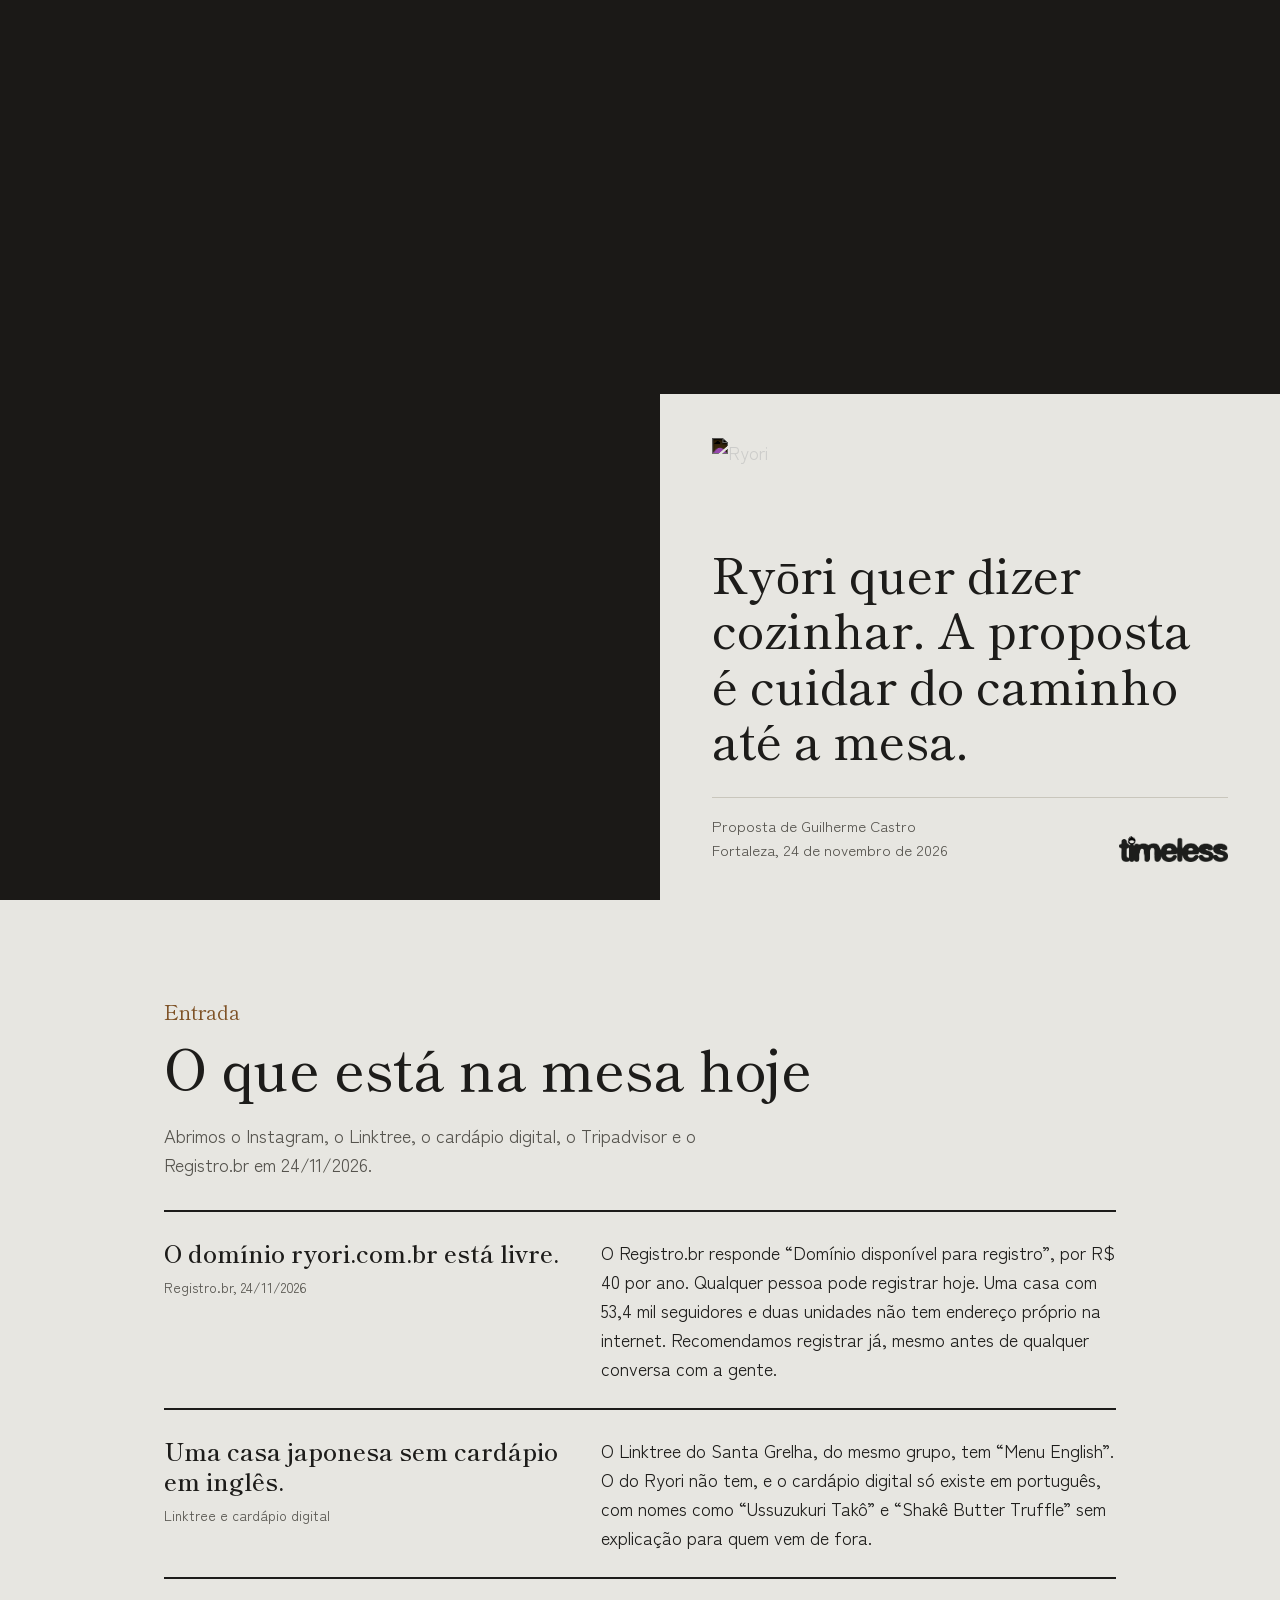
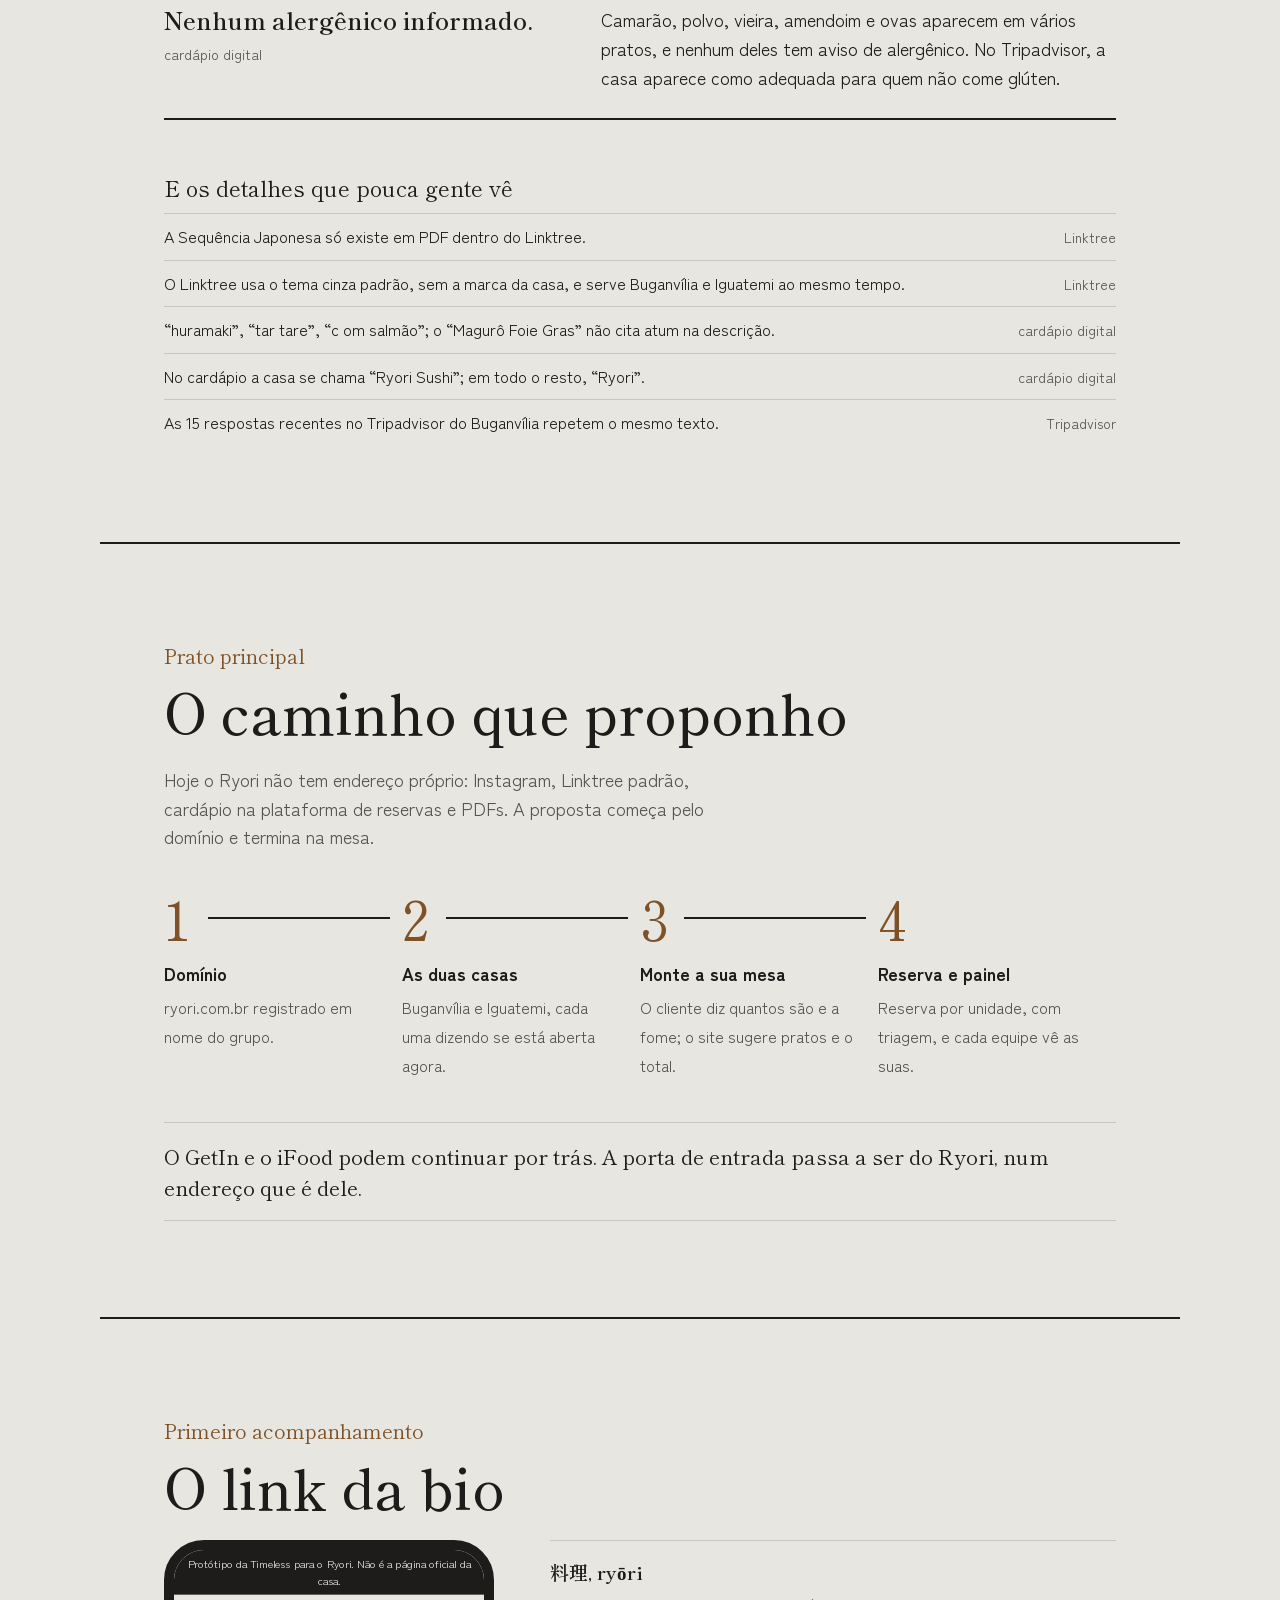
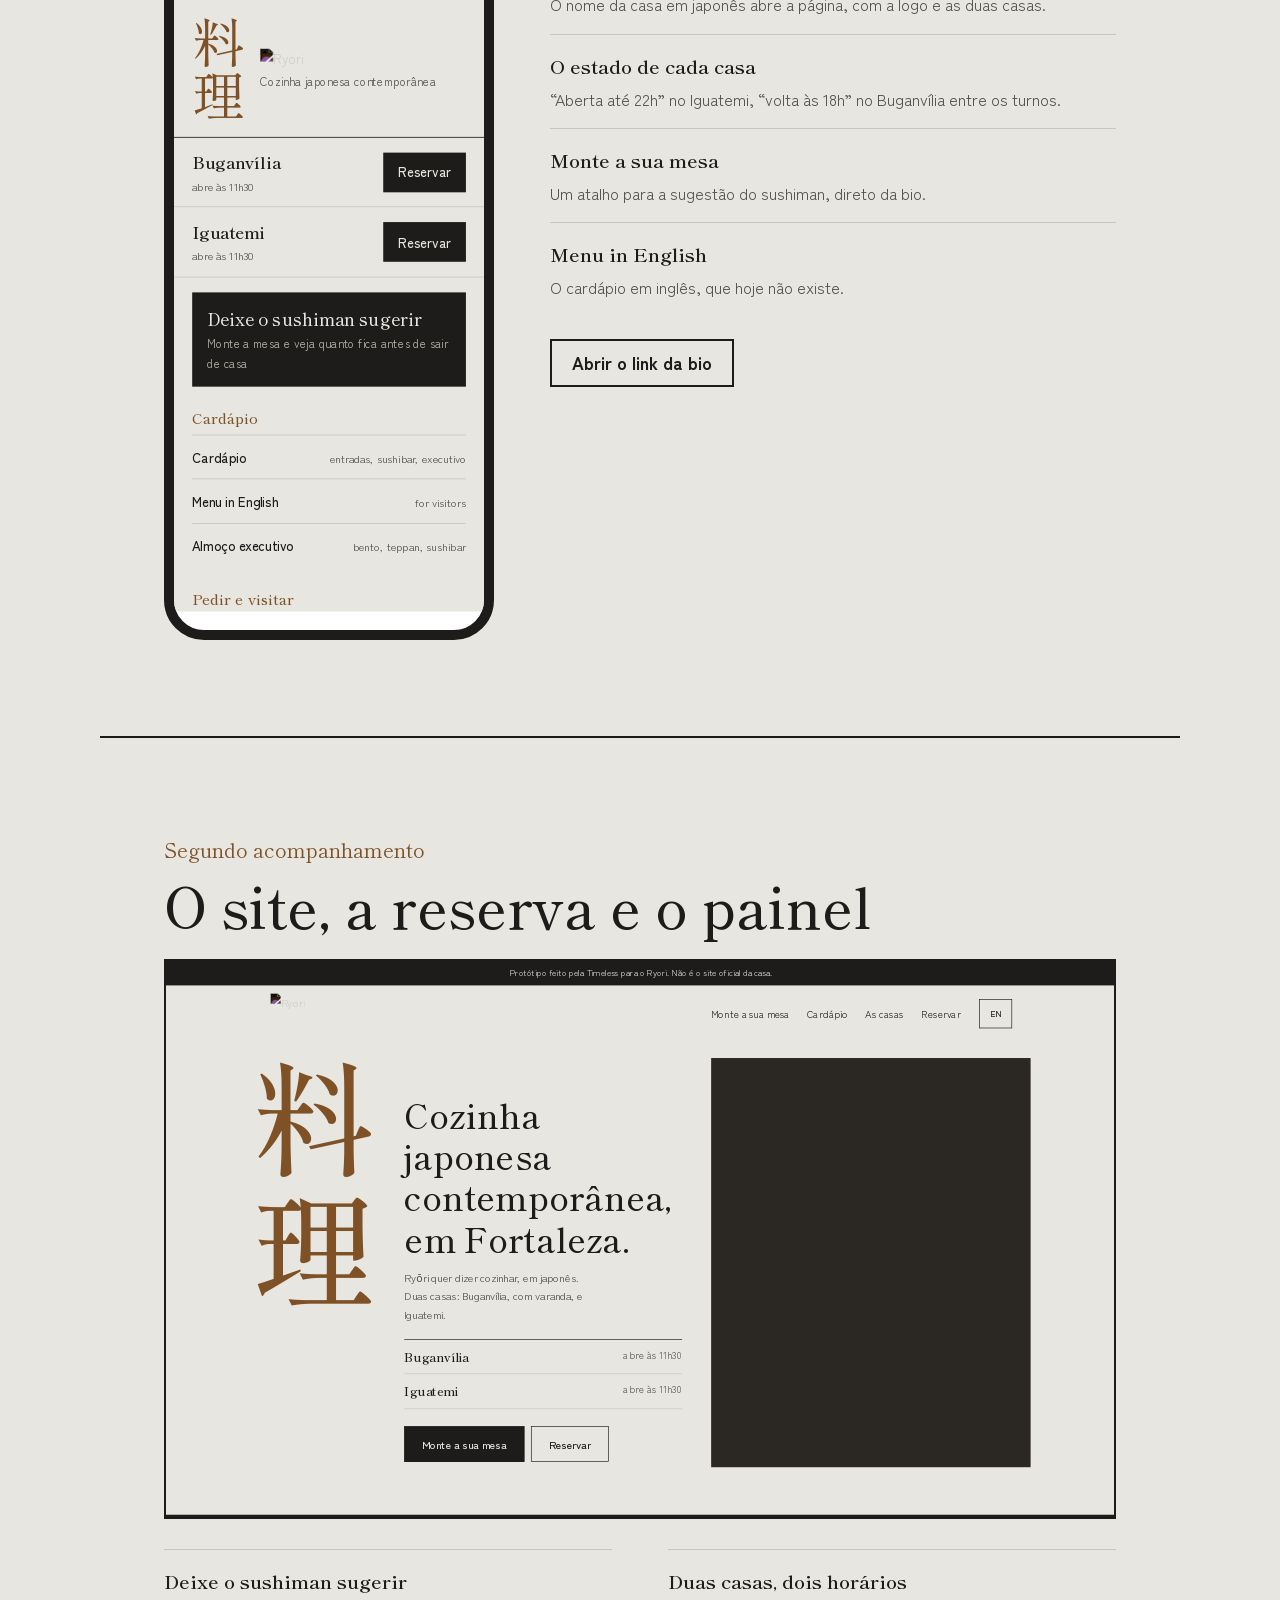
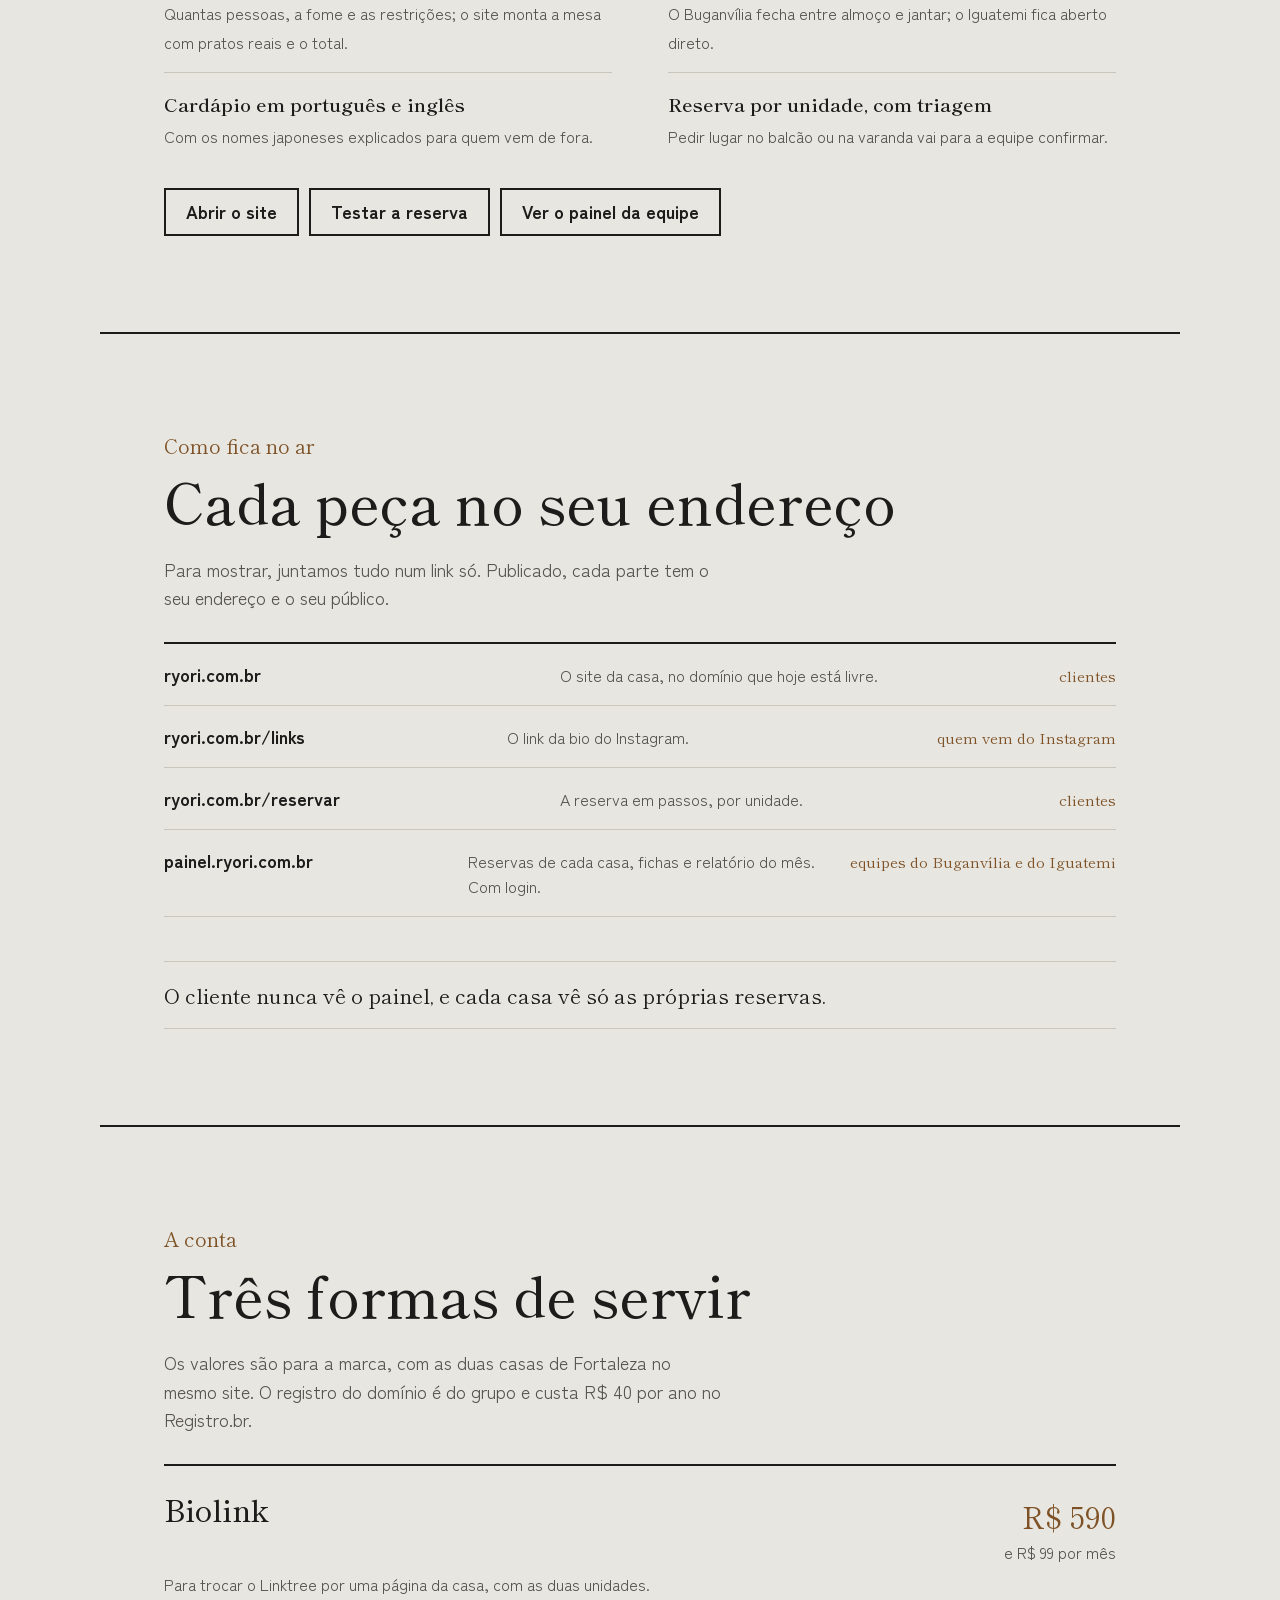
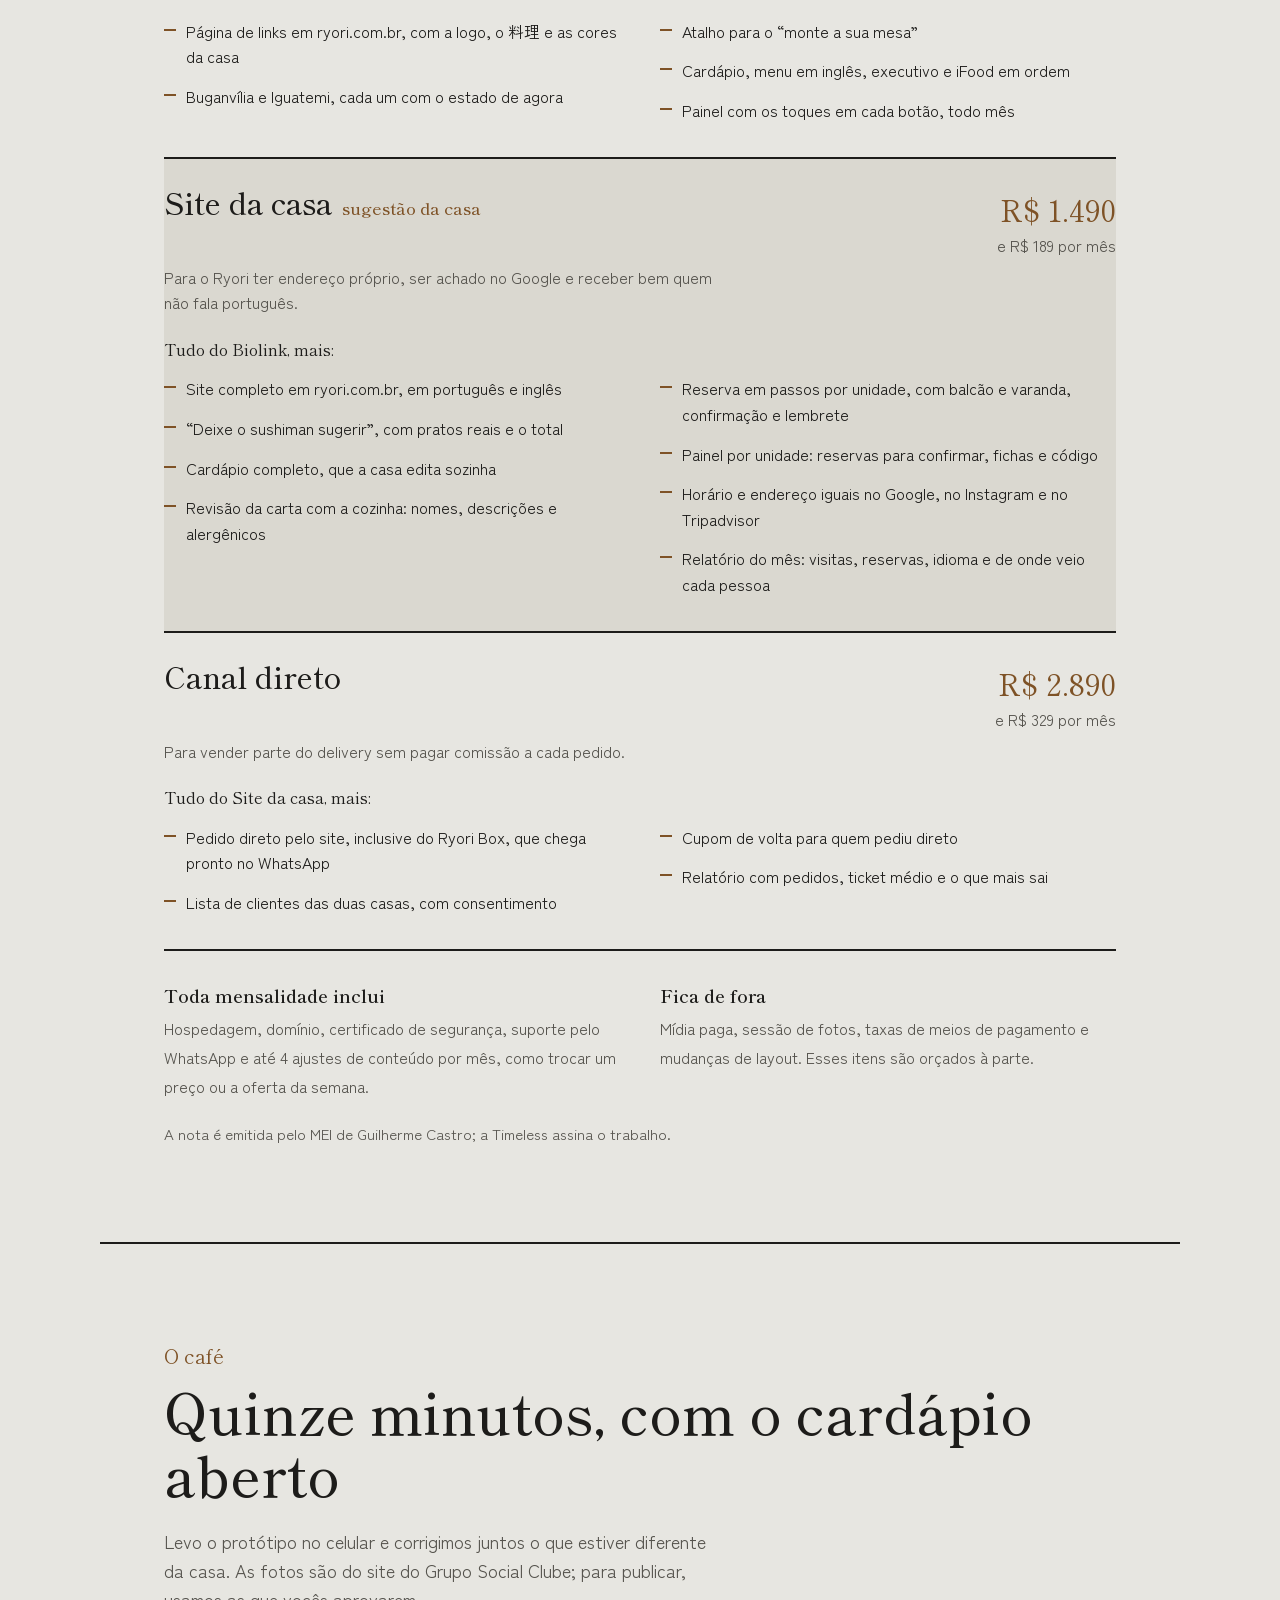
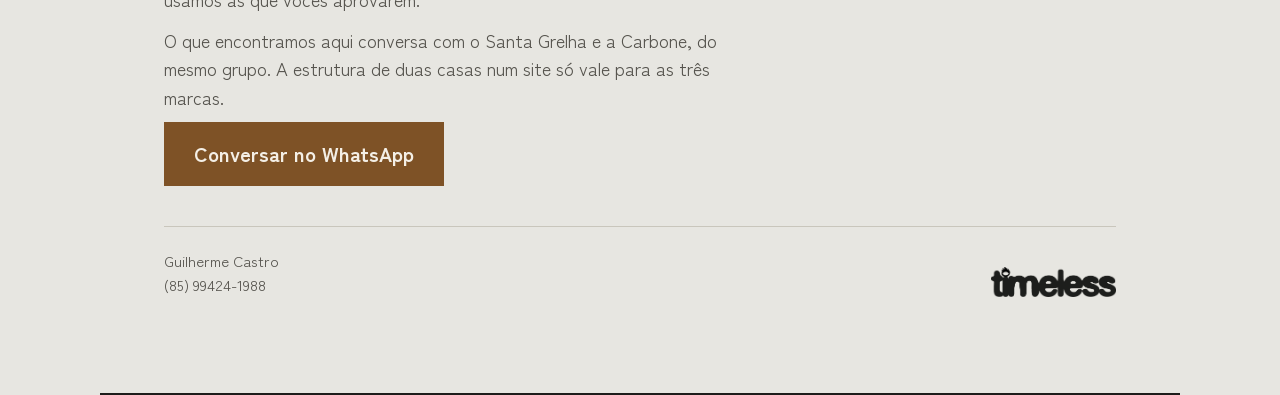
==== index.html @ e80ac44c "ryori: proposta, site, reserva por unidade, link da bio e painel da equipe Co-Authored-By: Claude Op" ====
<!doctype html>
<html lang="pt-BR">
<head>
<meta charset="utf-8">
<meta name="viewport" content="width=device-width,initial-scale=1">
<meta name="robots" content="noindex,nofollow">
<title>Ryori · proposta da Timeless</title>
<link rel="preconnect" href="https://fonts.googleapis.com">
<link rel="preconnect" href="https://fonts.gstatic.com" crossorigin>
<link href="https://fonts.googleapis.com/css2?family=Shippori+Mincho:wght@400;500;600&family=Zen+Kaku+Gothic+New:wght@400;500&display=swap" rel="stylesheet">
<style>
/* A proposta é um cardápio: entrada, prato principal, acompanhamentos, a conta, o café. Identidade tirada da própria casa. */

:root{--fundo:#E7E6E1;--fundo-2:#DAD8D0;--tinta:#1D1C1A;--tinta-2:#55534D;--acento:#7E5226;--acento-txt:#F4EFE6;--regra:#C9C6BC;--serif:'Shippori Mincho',serif;--sans:'Zen Kaku Gothic New',system-ui,sans-serif;--peso:500;--italico:normal}
*{box-sizing:border-box;margin:0;padding:0}
body{background:var(--fundo);color:var(--tinta);font:400 18px/1.6 var(--sans);-webkit-font-smoothing:antialiased}
a{color:inherit}
:focus-visible{outline:3px solid var(--acento);outline-offset:3px}
.folha{max-width:1080px;margin:0 auto;padding:96px 64px;border-bottom:2px solid var(--tinta)}
.texto{max-width:62ch}
h2{font-family:var(--serif);font-style:var(--italico);font-weight:400;font-size:20px;color:var(--acento)}
h3{font-family:var(--serif);font-weight:var(--peso);font-size:clamp(34px,4.4vw,56px);line-height:1.12;margin:8px 0 22px}
p + p{margin-top:12px}
.mut{color:var(--tinta-2)}
.capa{position:relative;min-height:100vh;display:grid;grid-template-rows:1fr auto;background:#1b1917}
.capa .img{position:absolute;inset:0;background:url(https://static.wixstatic.com/media/404bb8_2f331f542dbc48598bda50682508a97d~mv2.jpg/v1/fill/w_2000,h_1300,al_c,q_82,enc_auto/ryori.jpg) center/cover}
.capa .base{position:relative;background:var(--fundo);margin:0 0 0 auto;width:min(620px,100%);padding:44px 52px 38px}
.capa .wm{height:86px;filter:invert(1);mix-blend-mode:multiply;display:block;margin-bottom:22px}
.capa h1{font-family:var(--serif);font-weight:var(--peso);font-size:clamp(32px,3.8vw,48px);line-height:1.15}
.capa .por{display:flex;justify-content:space-between;align-items:end;gap:20px;margin-top:30px;padding-top:16px;border-top:1px solid var(--regra);font-size:15px;color:var(--tinta-2)}
.capa .por img{height:26px}
.achado{display:grid;grid-template-columns:minmax(0,1fr) minmax(0,1.3fr);gap:40px;padding:26px 0;border-top:2px solid var(--tinta)}
.achado:last-of-type{border-bottom:2px solid var(--tinta)}
.achado b{font-family:var(--serif);font-weight:600;font-size:24px;line-height:1.25;display:block}
.achado .fonte{font-size:14px;color:var(--tinta-2);margin-top:8px}
.miudos{margin-top:50px}
.miudos h4{font-family:var(--serif);font-style:var(--italico);font-weight:400;font-size:22px;margin-bottom:8px}
.miudo{display:flex;align-items:baseline;gap:12px;padding:10px 0;border-top:1px solid var(--regra);font-size:16px}
.miudo span:first-child{flex:1}
.miudo .onde{color:var(--tinta-2);font-size:14px;white-space:nowrap;text-align:right}
.elogio{margin-top:34px;padding:18px 22px;background:var(--fundo-2);font-family:var(--serif);font-size:20px;line-height:1.45}
.caminho{list-style:none;display:grid;grid-template-columns:repeat(4,1fr);margin-top:40px;counter-reset:p}
.caminho li{counter-increment:p;padding:0 24px 0 0;position:relative}
.caminho li::before{content:counter(p);display:block;font-family:var(--serif);font-size:54px;line-height:1;color:var(--acento);margin-bottom:14px}
.caminho li::after{content:'';position:absolute;top:26px;left:44px;right:12px;height:2px;background:var(--tinta)}
.caminho li:last-child::after{display:none}
.caminho b{display:block;font-weight:600;margin-bottom:4px}
.caminho span{font-size:16px;color:var(--tinta-2)}
.fica{margin-top:44px;padding:18px 0;border-top:1px solid var(--regra);border-bottom:1px solid var(--regra);font-family:var(--serif);font-size:21px;line-height:1.45}
.vivo{display:grid;grid-template-columns:auto 1fr;gap:56px;align-items:start;margin-top:12px}
.cel{width:330px;height:700px;border:10px solid var(--tinta);border-radius:40px;overflow:hidden;background:#fff}
.cel iframe{width:375px;height:800px;border:0;transform:scale(.827);transform-origin:0 0}
.notas{list-style:none}
.notas li{padding:16px 0;border-top:1px solid var(--regra)}
.notas b{display:block;font-family:var(--serif);font-weight:600;font-size:19px;margin-bottom:2px}
.notas span{color:var(--tinta-2);font-size:16px}
.abrir{display:inline-flex;align-items:center;min-height:48px;margin:22px 10px 0 0;padding:0 20px;border:2px solid var(--tinta);text-decoration:none;font-weight:600}
.abrir:hover{background:var(--tinta);color:var(--fundo)}
.tela{border:2px solid var(--tinta);height:560px;overflow:hidden;background:#fff;margin:6px 0 30px}
.tela iframe{width:1440px;height:1000px;border:0;transform:scale(.66);transform-origin:0 0}
.site .vivo{grid-template-columns:1fr 1fr}
.enderecos{margin-top:30px;border-top:2px solid var(--tinta)}
.enderecos div{display:grid;grid-template-columns:minmax(0,1.1fr) minmax(0,1.4fr) auto;gap:20px;padding:16px 0;border-bottom:1px solid var(--regra);align-items:baseline}
.enderecos b{font-weight:600;word-break:break-word}
.enderecos span{color:var(--tinta-2);font-size:16px}
.enderecos em{font-style:normal;font-family:var(--serif);color:var(--acento);font-size:15px;text-align:right}
.conta{margin-top:30px}
.plano{padding:26px 0;border-top:2px solid var(--tinta);display:grid;grid-template-columns:1fr auto;gap:8px 40px}
.plano:last-child{border-bottom:2px solid var(--tinta)}
.plano h4{font-family:var(--serif);font-weight:var(--peso);font-size:30px;line-height:1.15}
.plano .sug{font-family:var(--serif);font-style:var(--italico);font-size:17px;color:var(--acento);margin-left:10px}
.plano .val{text-align:right;font-family:var(--serif);font-size:30px;color:var(--acento);white-space:nowrap}
.plano .val small{display:block;font:400 16px var(--sans);color:var(--tinta-2)}
.plano p{color:var(--tinta-2);font-size:16px;grid-column:1/-1;max-width:70ch}
.plano.rec{background:var(--fundo-2)}
.vem{list-style:none;grid-column:1/-1;columns:2 300px;column-gap:40px;margin-top:6px}
.vem li{padding:7px 0 7px 22px;position:relative;font-size:16px;break-inside:avoid}
.vem li::before{content:'';position:absolute;left:0;top:17px;width:12px;height:2px;background:var(--acento)}
.vem li.tudo{font-family:var(--serif);font-style:var(--italico);padding-left:0;column-span:all}
.vem li.tudo::before{display:none}
.inclui{display:grid;grid-template-columns:1fr 1fr;gap:40px;margin-top:30px}
.inclui b{display:block;font-family:var(--serif);font-weight:600;font-size:18px;margin-bottom:4px}
.inclui span{color:var(--tinta-2);font-size:16px}
.rodape-conta{margin-top:22px;font-size:15px;color:var(--tinta-2);max-width:70ch}
.zap{display:inline-flex;align-items:center;min-height:64px;padding:0 30px;background:var(--acento);color:var(--acento-txt);text-decoration:none;font-size:20px;font-weight:600;margin:10px 0 40px}
.assina{display:flex;justify-content:space-between;align-items:end;gap:24px;flex-wrap:wrap;padding-top:22px;border-top:1px solid var(--regra);font-size:15px;color:var(--tinta-2)}
.assina img{height:30px}
.flutua{position:fixed;right:18px;bottom:18px;z-index:9;background:var(--acento);color:var(--acento-txt);text-decoration:none;font-weight:600;min-height:52px;display:none;align-items:center;padding:0 20px;box-shadow:0 8px 24px rgba(0,0,0,.25)}
@media (max-width:880px){
  .folha{padding:64px 22px} .capa .base{padding:32px 22px}
  .achado{grid-template-columns:1fr;gap:10px} .miudo{flex-direction:column;gap:2px} .miudo .onde{text-align:left}
  .caminho{grid-template-columns:1fr 1fr;gap:28px 0} .caminho li::after{display:none}
  .vivo,.site .vivo{grid-template-columns:1fr} .cel{margin:0 auto}
  .tela{height:300px} .tela iframe{transform:scale(.33)}
  .plano{grid-template-columns:1fr} .plano .val{text-align:left} .inclui{grid-template-columns:1fr;gap:18px}
  .enderecos div{grid-template-columns:1fr;gap:2px} .enderecos em{text-align:left}
}
@media print{
  @page{size:A4;margin:0}
  body{font-size:15px} .flutua{display:none!important} .abrir{display:none}
  .folha{max-width:none;height:297mm;overflow:hidden;padding:22mm 18mm;border:0;break-after:page}
  .capa{min-height:297mm;break-after:page} .capa .base{width:62%}
  .caminho{grid-template-columns:repeat(4,1fr)} .vivo{grid-template-columns:auto 1fr} .site .vivo{grid-template-columns:1fr 1fr}
  .tela{height:470px} .tela iframe{transform:scale(.48)}
  h3{font-size:38px;margin-bottom:14px} .folha .texto.mut{font-size:14px}
  .achado{padding:11px 0;gap:24px;grid-template-columns:1fr 2.2fr} .achado b{font-size:18px} .achado p{font-size:13px;line-height:1.5}
  .miudos{margin-top:18px} .miudo{padding:5px 0;font-size:12.5px} .miudo .onde{font-size:11.5px} .elogio{font-size:15px;margin-top:16px;padding:12px 16px}
  .folha.conta-folha{height:auto;min-height:0;overflow:visible}
  .plano{break-inside:avoid;padding:16px 0} .plano:last-child{break-before:page;margin-top:22mm}
  .vem li{font-size:13px;padding:4px 0 4px 20px} .vem li::before{top:12px} .plano h4,.plano .val{font-size:24px} .inclui{break-inside:avoid}
}

</style>
</head>
<body>
<header class="capa">
  <div class="img" role="img" aria-label="Barco de sashimi do Ryori, foto do site do Grupo Social Clube"></div>
  <div></div>
  <div class="base">
    <img class="wm" src="https://static.wixstatic.com/media/404bb8_7d5670b5bc4c471db1008a3949596d86~mv2.png/v1/fill/w_600,h_440,al_c,q_85/ryori.png" alt="Ryori">
    <h1>Ryōri quer dizer cozinhar. A proposta é cuidar do caminho até a mesa.</h1>
    <div class="por"><span>Proposta de Guilherme Castro<br>Fortaleza, 24 de novembro de 2026</span><img src="assets/timeless.png" alt="Timeless"></div>
  </div>
</header>

<section class="folha">
  <h2>Entrada</h2>
  <h3>O que está na mesa hoje</h3>
  <p class="texto mut">Abrimos o Instagram, o Linktree, o cardápio digital, o Tripadvisor e o Registro.br em 24/11/2026.</p>
  <div style="margin-top:32px"><div class="achado"><div><b>O domínio ryori.com.br está livre.</b><div class="fonte">Registro.br, 24/11/2026</div></div><p>O Registro.br responde “Domínio disponível para registro”, por R$ 40 por ano. Qualquer pessoa pode registrar hoje. Uma casa com 53,4 mil seguidores e duas unidades não tem endereço próprio na internet. Recomendamos registrar já, mesmo antes de qualquer conversa com a gente.</p></div><div class="achado"><div><b>Uma casa japonesa sem cardápio em inglês.</b><div class="fonte">Linktree e cardápio digital</div></div><p>O Linktree do Santa Grelha, do mesmo grupo, tem “Menu English”. O do Ryori não tem, e o cardápio digital só existe em português, com nomes como “Ussuzukuri Takô” e “Shakê Butter Truffle” sem explicação para quem vem de fora.</p></div><div class="achado"><div><b>Nenhum alergênico informado.</b><div class="fonte">cardápio digital</div></div><p>Camarão, polvo, vieira, amendoim e ovas aparecem em vários pratos, e nenhum deles tem aviso de alergênico. No Tripadvisor, a casa aparece como adequada para quem não come glúten.</p></div></div>
  <div class="miudos"><h4>E os detalhes que pouca gente vê</h4><div class="miudo"><span>A Sequência Japonesa só existe em PDF dentro do Linktree.</span><span class="onde">Linktree</span></div><div class="miudo"><span>O Linktree usa o tema cinza padrão, sem a marca da casa, e serve Buganvília e Iguatemi ao mesmo tempo.</span><span class="onde">Linktree</span></div><div class="miudo"><span>“huramaki”, “tar tare”, “c om salmão”; o “Magurô Foie Gras” não cita atum na descrição.</span><span class="onde">cardápio digital</span></div><div class="miudo"><span>No cardápio a casa se chama “Ryori Sushi”; em todo o resto, “Ryori”.</span><span class="onde">cardápio digital</span></div><div class="miudo"><span>As 15 respostas recentes no Tripadvisor do Buganvília repetem o mesmo texto.</span><span class="onde">Tripadvisor</span></div></div>
</section>

<section class="folha">
  <h2>Prato principal</h2>
  <h3>O caminho que proponho</h3>
  <p class="texto mut">Hoje o Ryori não tem endereço próprio: Instagram, Linktree padrão, cardápio na plataforma de reservas e PDFs. A proposta começa pelo domínio e termina na mesa.</p>
  <ol class="caminho"><li><b>Domínio</b><span>ryori.com.br registrado em nome do grupo.</span></li><li><b>As duas casas</b><span>Buganvília e Iguatemi, cada uma dizendo se está aberta agora.</span></li><li><b>Monte a sua mesa</b><span>O cliente diz quantos são e a fome; o site sugere pratos e o total.</span></li><li><b>Reserva e painel</b><span>Reserva por unidade, com triagem, e cada equipe vê as suas.</span></li></ol>
  <p class="fica">O GetIn e o iFood podem continuar por trás. A porta de entrada passa a ser do Ryori, num endereço que é dele.</p>
</section>

<section class="folha">
  <h2>Primeiro acompanhamento</h2>
  <h3>O link da bio</h3>
  <div class="vivo">
    <div class="cel"><iframe src="site/links/" title="Protótipo do link da bio" loading="lazy"></iframe></div>
    <div><ul class="notas"><li><b>料理, ryōri</b><span>O nome da casa em japonês abre a página, com a logo e as duas casas.</span></li><li><b>O estado de cada casa</b><span>“Aberta até 22h” no Iguatemi, “volta às 18h” no Buganvília entre os turnos.</span></li><li><b>Monte a sua mesa</b><span>Um atalho para a sugestão do sushiman, direto da bio.</span></li><li><b>Menu in English</b><span>O cardápio em inglês, que hoje não existe.</span></li></ul><a class="abrir" href="site/links/">Abrir o link da bio</a></div>
  </div>
</section>

<section class="folha site">
  <h2>Segundo acompanhamento</h2>
  <h3>O site, a reserva e o painel</h3>
  <div class="tela"><iframe src="site/" title="Protótipo do site" loading="lazy" tabindex="-1"></iframe></div>
  <div class="vivo"><ul class="notas"><li><b>Deixe o sushiman sugerir</b><span>Quantas pessoas, a fome e as restrições; o site monta a mesa com pratos reais e o total.</span></li><li><b>Cardápio em português e inglês</b><span>Com os nomes japoneses explicados para quem vem de fora.</span></li></ul><ul class="notas"><li><b>Duas casas, dois horários</b><span>O Buganvília fecha entre almoço e jantar; o Iguatemi fica aberto direto.</span></li><li><b>Reserva por unidade, com triagem</b><span>Pedir lugar no balcão ou na varanda vai para a equipe confirmar.</span></li></ul></div>
  <a class="abrir" href="site/">Abrir o site</a><a class="abrir" href="site/reservar/">Testar a reserva</a><a class="abrir" href="painel/">Ver o painel da equipe</a>
</section>

<section class="folha">
  <h2>Como fica no ar</h2>
  <h3>Cada peça no seu endereço</h3>
  <p class="texto mut">Para mostrar, juntamos tudo num link só. Publicado, cada parte tem o seu endereço e o seu público.</p>
  <div class="enderecos"><div><b>ryori.com.br</b><span>O site da casa, no domínio que hoje está livre.</span><em>clientes</em></div><div><b>ryori.com.br/links</b><span>O link da bio do Instagram.</span><em>quem vem do Instagram</em></div><div><b>ryori.com.br/reservar</b><span>A reserva em passos, por unidade.</span><em>clientes</em></div><div><b>painel.ryori.com.br</b><span>Reservas de cada casa, fichas e relatório do mês. Com login.</span><em>equipes do Buganvília e do Iguatemi</em></div></div>
  <p class="fica">O cliente nunca vê o painel, e cada casa vê só as próprias reservas.</p>
</section>

<section class="folha conta-folha">
  <h2>A conta</h2>
  <h3>Três formas de servir</h3>
  <p class="texto mut">Os valores são para a marca, com as duas casas de Fortaleza no mesmo site. O registro do domínio é do grupo e custa R$ 40 por ano no Registro.br.</p>
  <div class="conta">
    <div class="plano"><h4>Biolink</h4><div class="val">R$ 590<small>e R$ 99 por mês</small></div>
      <p>Para trocar o Linktree por uma página da casa, com as duas unidades.</p><ul class="vem"><li>Página de links em ryori.com.br, com a logo, o 料理 e as cores da casa</li><li>Buganvília e Iguatemi, cada um com o estado de agora</li><li>Atalho para o “monte a sua mesa”</li><li>Cardápio, menu em inglês, executivo e iFood em ordem</li><li>Painel com os toques em cada botão, todo mês</li></ul></div>
    <div class="plano rec"><h4>Site da casa<span class="sug">sugestão da casa</span></h4><div class="val">R$ 1.490<small>e R$ 189 por mês</small></div>
      <p>Para o Ryori ter endereço próprio, ser achado no Google e receber bem quem não fala português.</p><ul class="vem"><li class="tudo">Tudo do Biolink, mais:</li><li>Site completo em ryori.com.br, em português e inglês</li><li>“Deixe o sushiman sugerir”, com pratos reais e o total</li><li>Cardápio completo, que a casa edita sozinha</li><li>Revisão da carta com a cozinha: nomes, descrições e alergênicos</li><li>Reserva em passos por unidade, com balcão e varanda, confirmação e lembrete</li><li>Painel por unidade: reservas para confirmar, fichas e código</li><li>Horário e endereço iguais no Google, no Instagram e no Tripadvisor</li><li>Relatório do mês: visitas, reservas, idioma e de onde veio cada pessoa</li></ul></div>
    <div class="plano"><h4>Canal direto</h4><div class="val">R$ 2.890<small>e R$ 329 por mês</small></div>
      <p>Para vender parte do delivery sem pagar comissão a cada pedido.</p><ul class="vem"><li class="tudo">Tudo do Site da casa, mais:</li><li>Pedido direto pelo site, inclusive do Ryori Box, que chega pronto no WhatsApp</li><li>Lista de clientes das duas casas, com consentimento</li><li>Cupom de volta para quem pediu direto</li><li>Relatório com pedidos, ticket médio e o que mais sai</li></ul></div>
  </div>
  <div class="inclui">
    <div><b>Toda mensalidade inclui</b><span>Hospedagem, domínio, certificado de segurança, suporte pelo WhatsApp e até 4 ajustes de conteúdo por mês, como trocar um preço ou a oferta da semana.</span></div>
    <div><b>Fica de fora</b><span>Mídia paga, sessão de fotos, taxas de meios de pagamento e mudanças de layout. Esses itens são orçados à parte.</span></div>
  </div>
  <p class="rodape-conta">A nota é emitida pelo MEI de Guilherme Castro; a Timeless assina o trabalho.</p>
</section>

<section class="folha">
  <h2>O café</h2>
  <h3>Quinze minutos, com o cardápio aberto</h3>
  <p class="texto mut">Levo o protótipo no celular e corrigimos juntos o que estiver diferente da casa. As fotos são do site do Grupo Social Clube; para publicar, usamos as que vocês aprovarem.</p>
  <p class="texto mut">O que encontramos aqui conversa com o Santa Grelha e a Carbone, do mesmo grupo. A estrutura de duas casas num site só vale para as três marcas.</p>
  <a class="zap" href="https://wa.me/5585994241988?text=Ol%C3%A1%2C%20Guilherme.%20Vi%20a%20proposta%20para%20o%20Ryori." target="_blank" rel="noopener">Conversar no WhatsApp</a>
  <div class="assina"><span>Guilherme Castro<br>(85) 99424-1988</span><img src="assets/timeless.png" alt="Timeless"></div>
</section>
<script>
const fl=()=>document.querySelector('.flutua').style.display=scrollY>innerHeight*.6?'flex':'none';
addEventListener('scroll',fl,{passive:true});
</script>
<a class="flutua" href="https://wa.me/5585994241988?text=Ol%C3%A1%2C%20Guilherme.%20Vi%20a%20proposta%20para%20o%20Ryori." target="_blank" rel="noopener">WhatsApp</a>
</body>
</html>
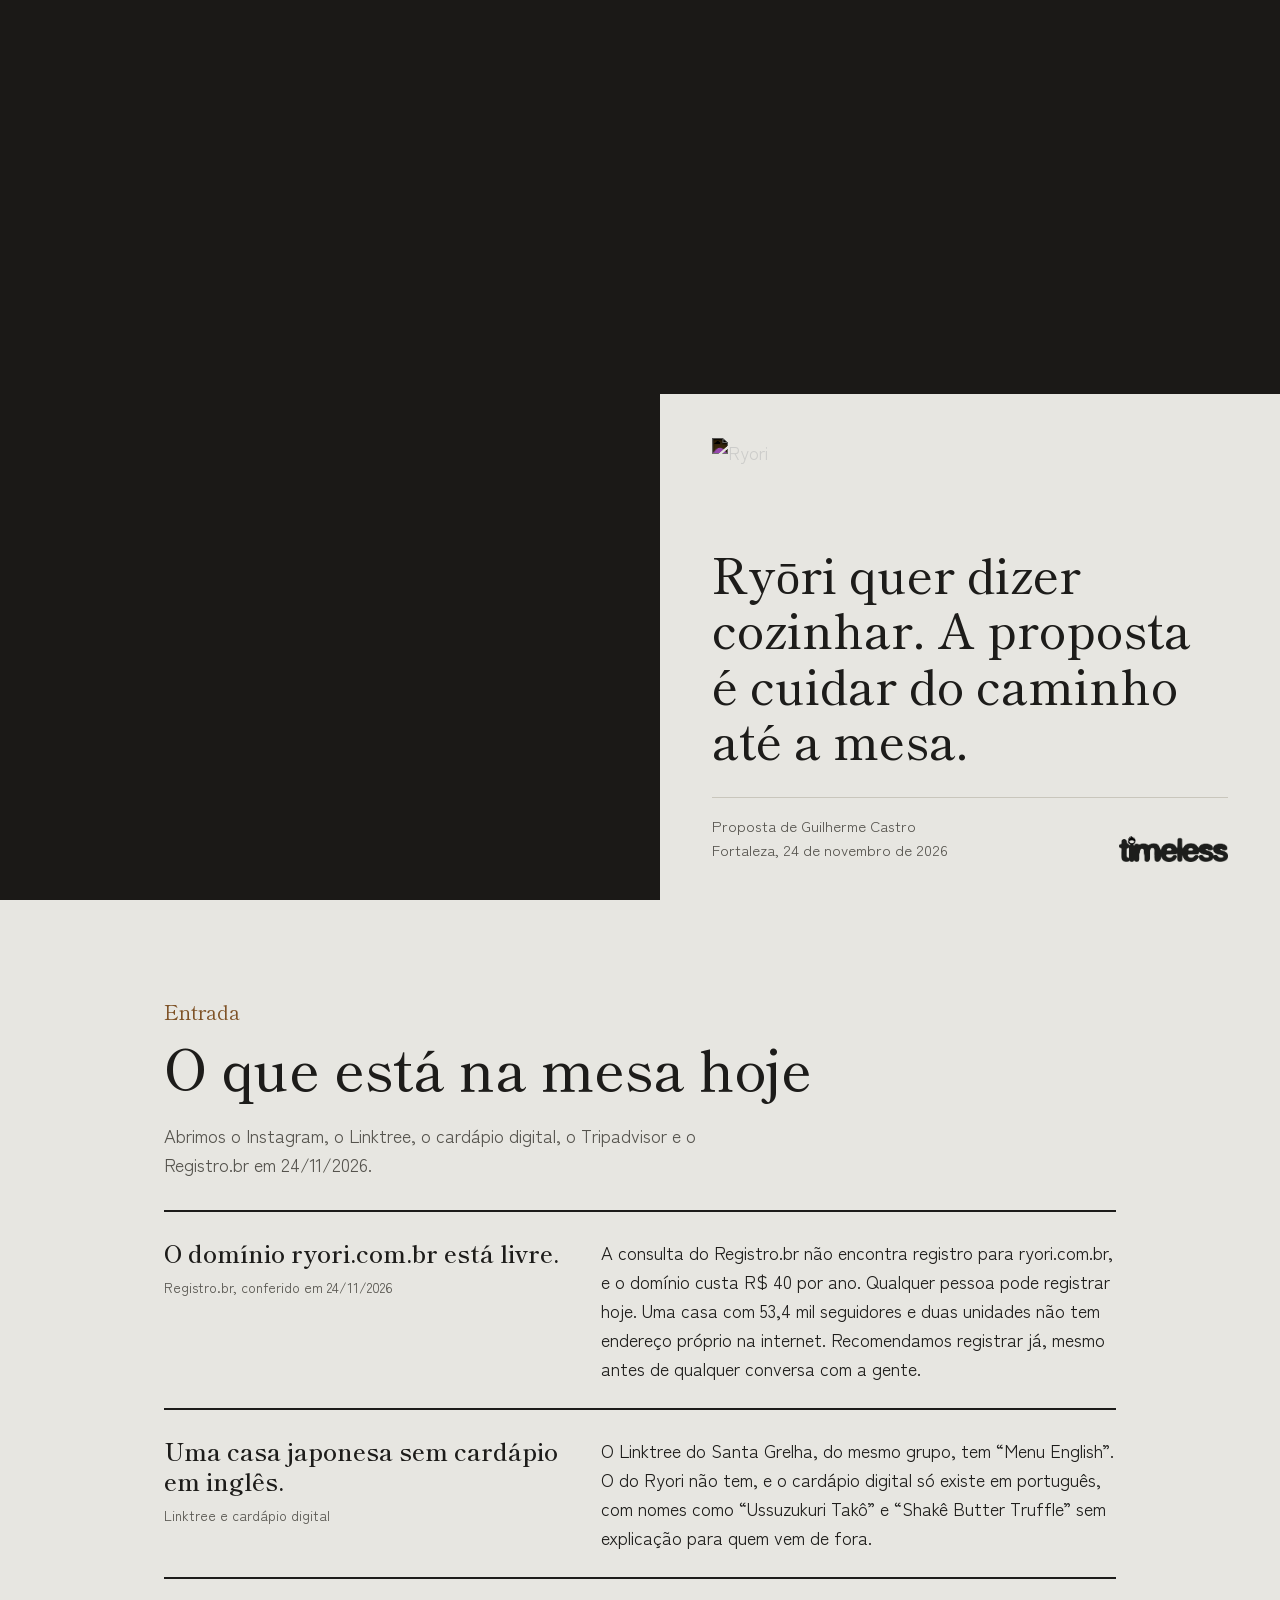
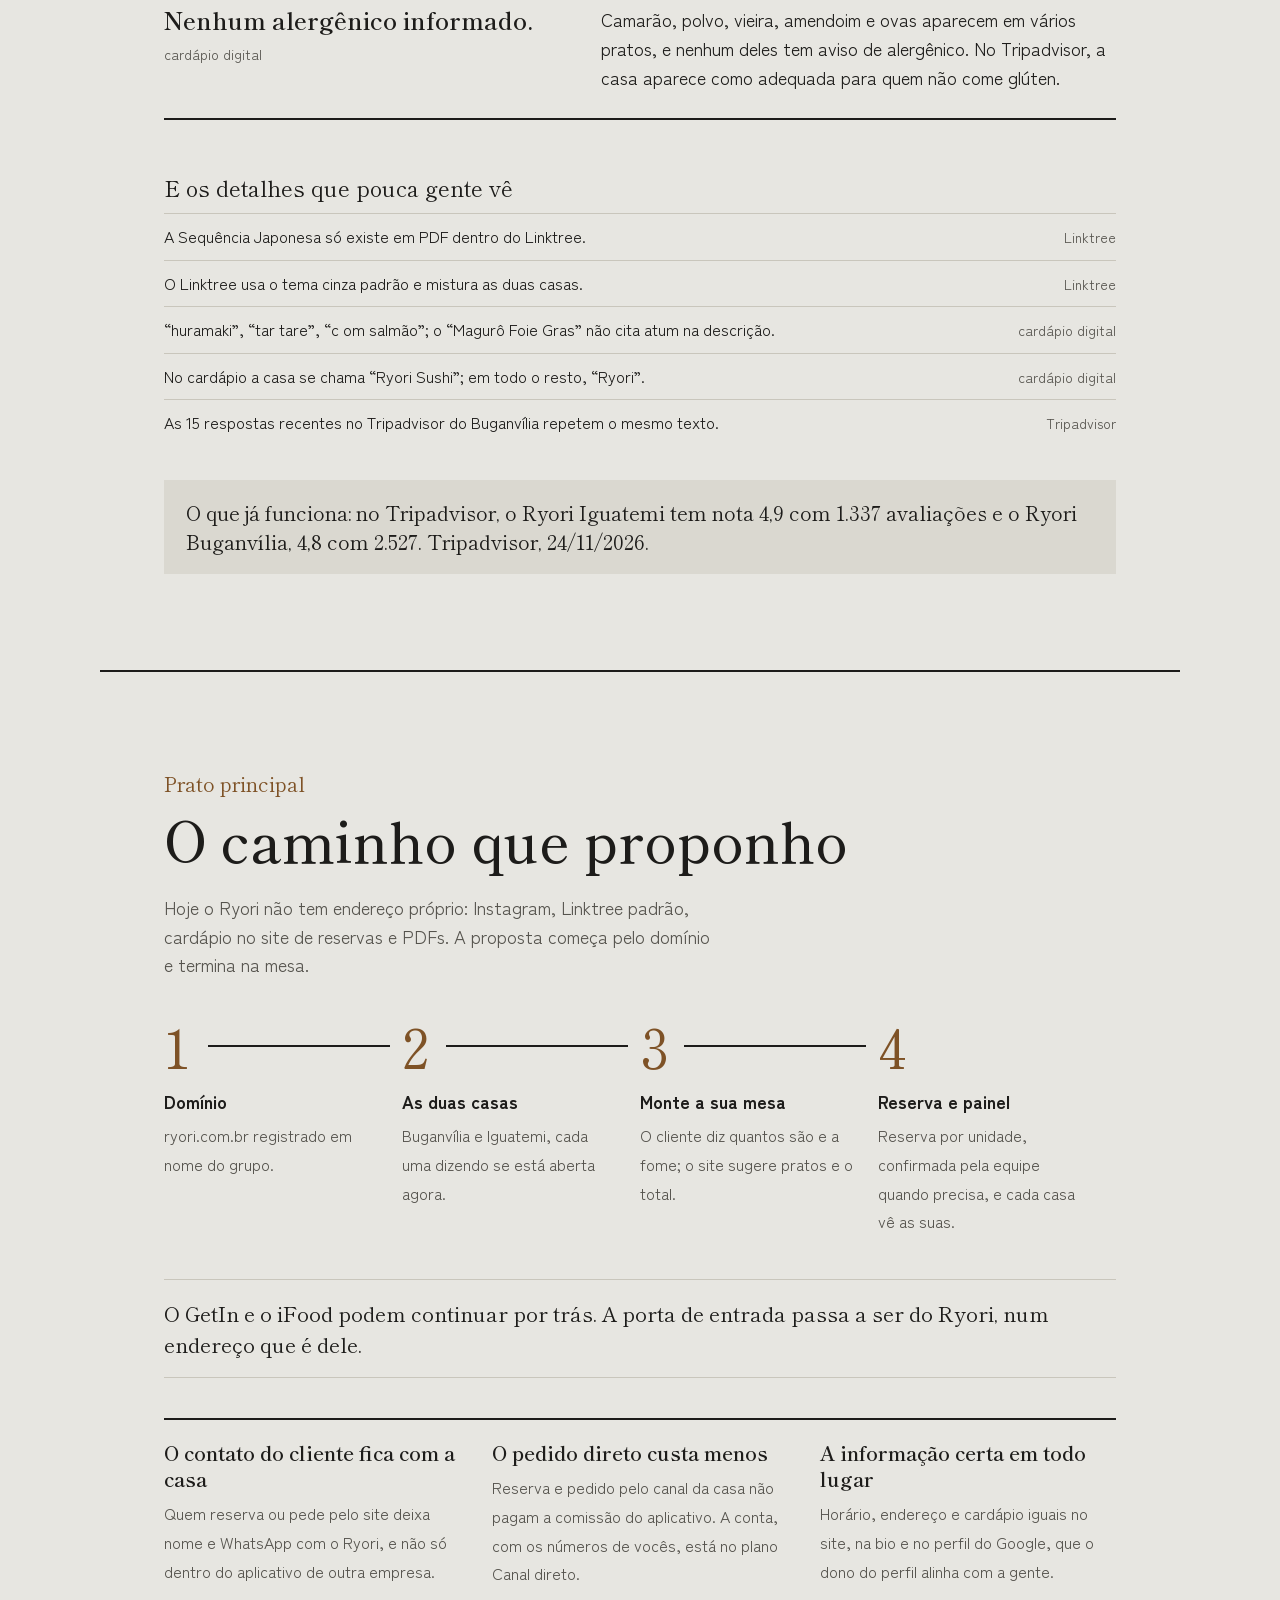
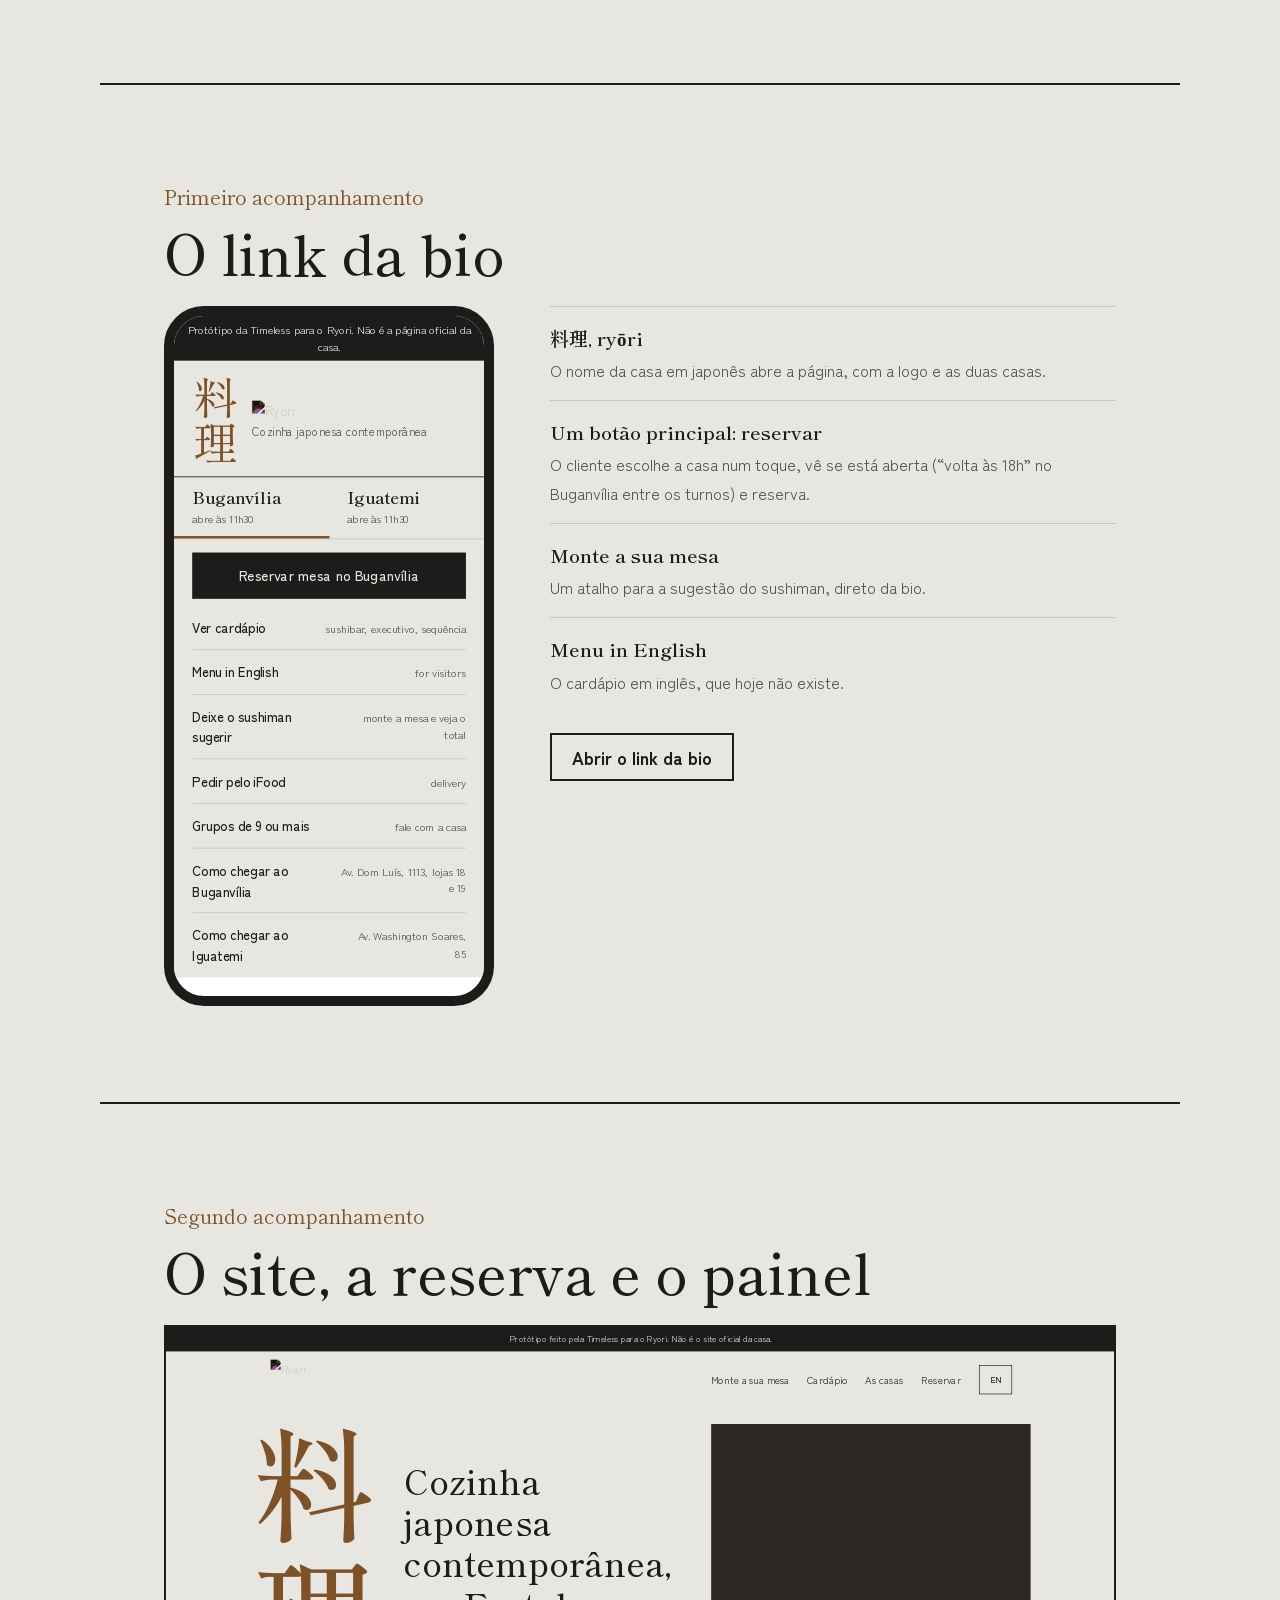
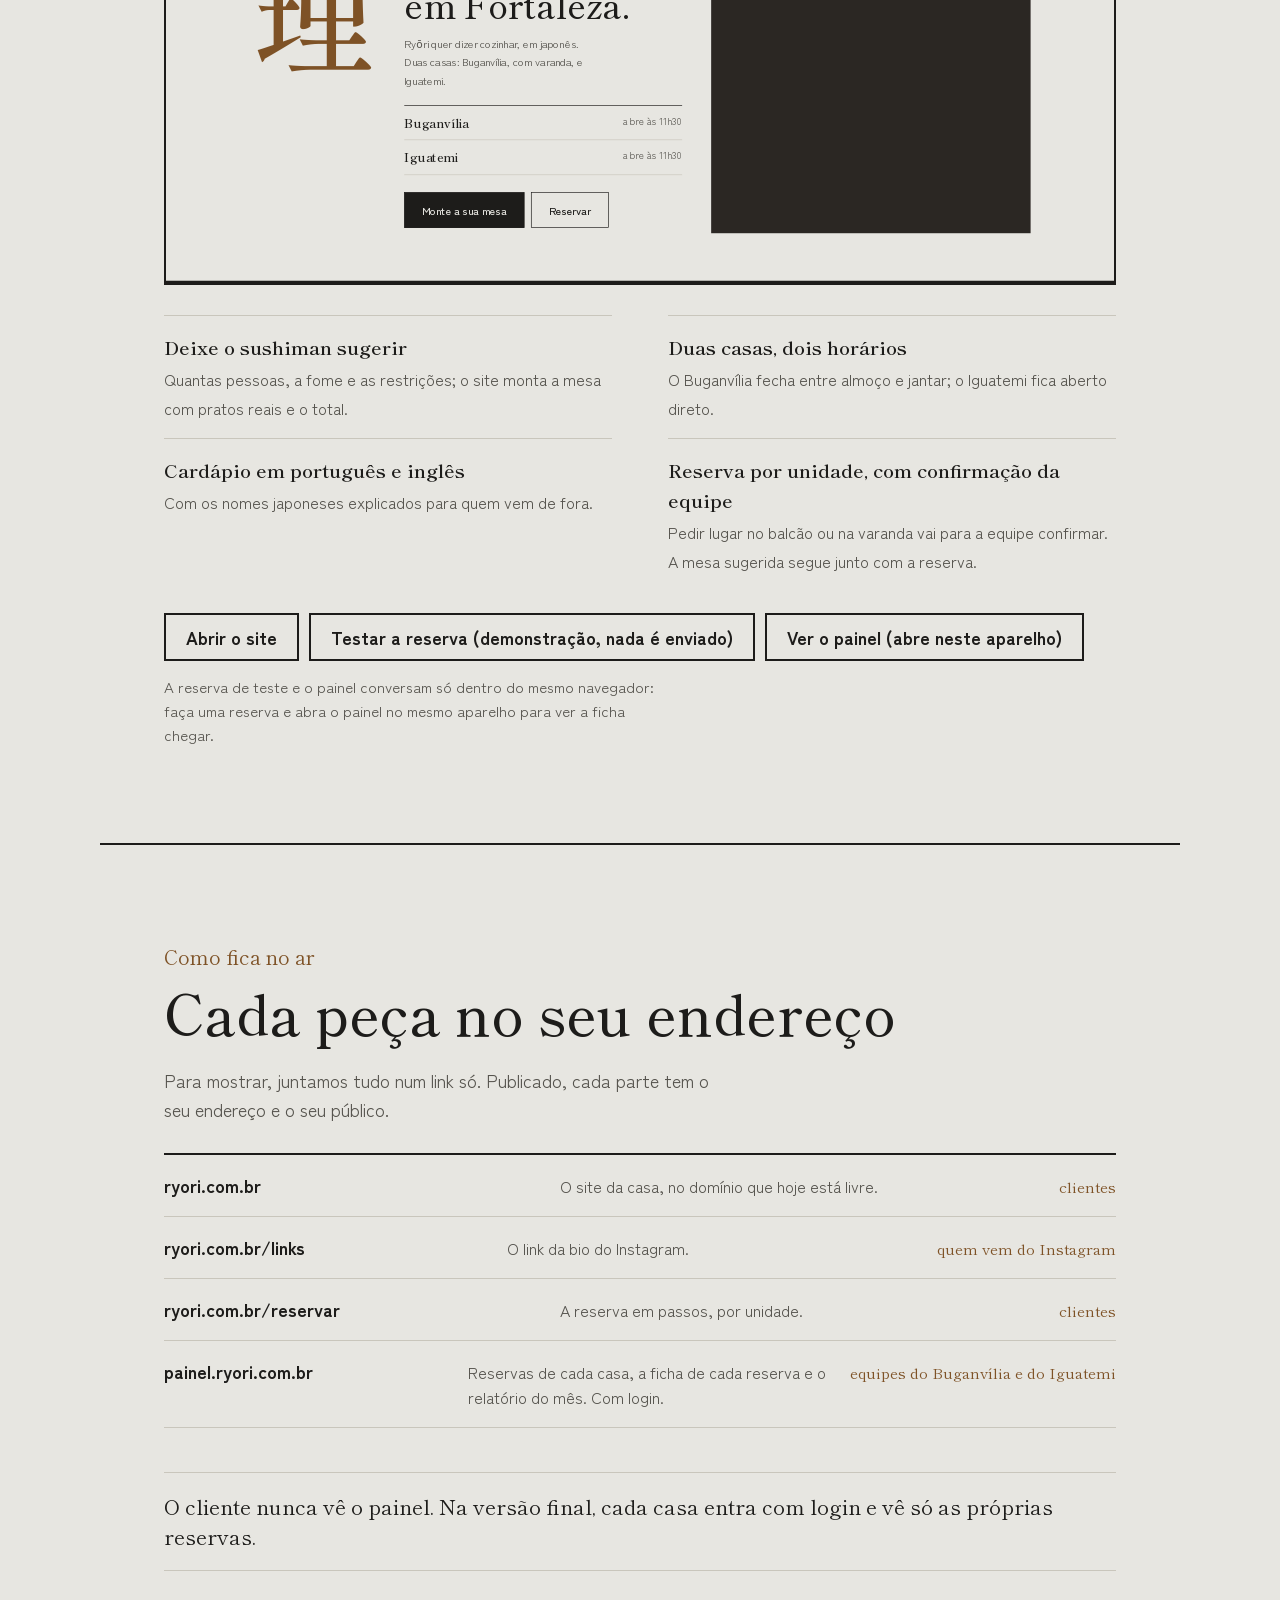
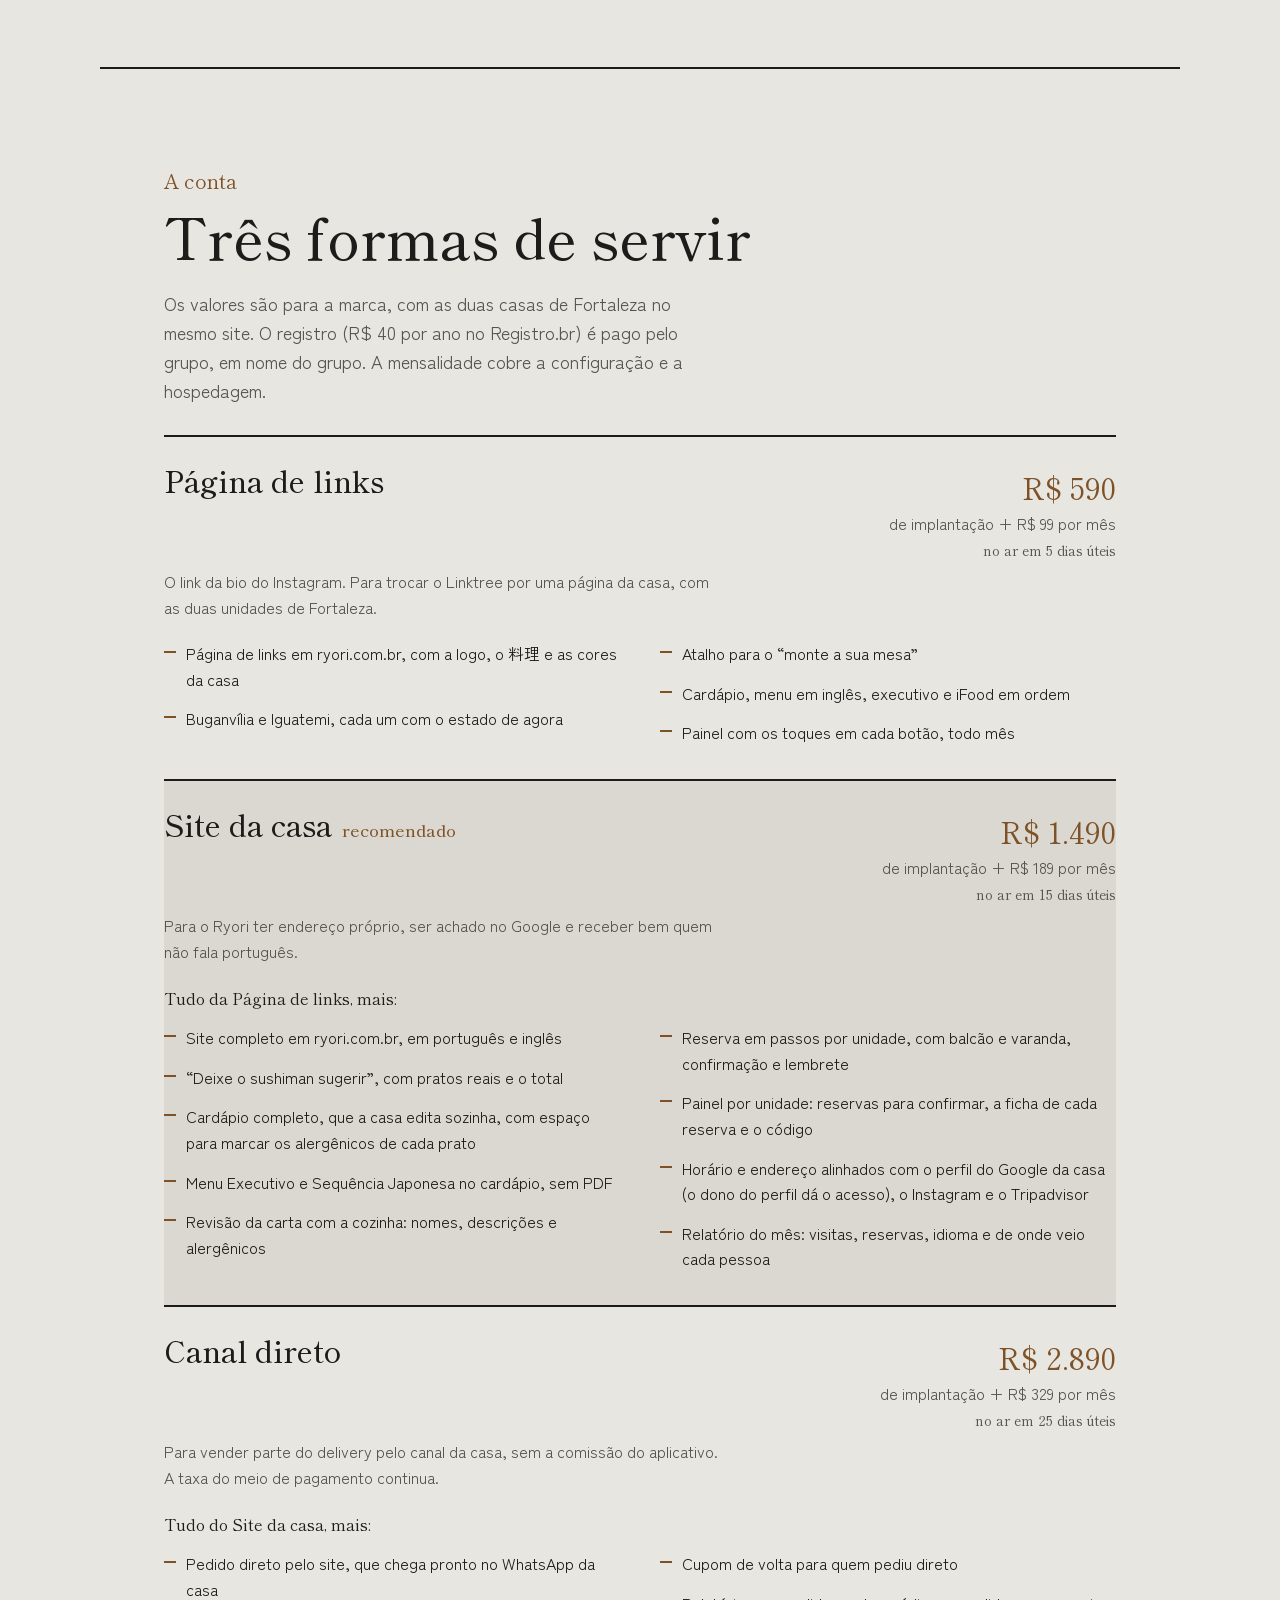
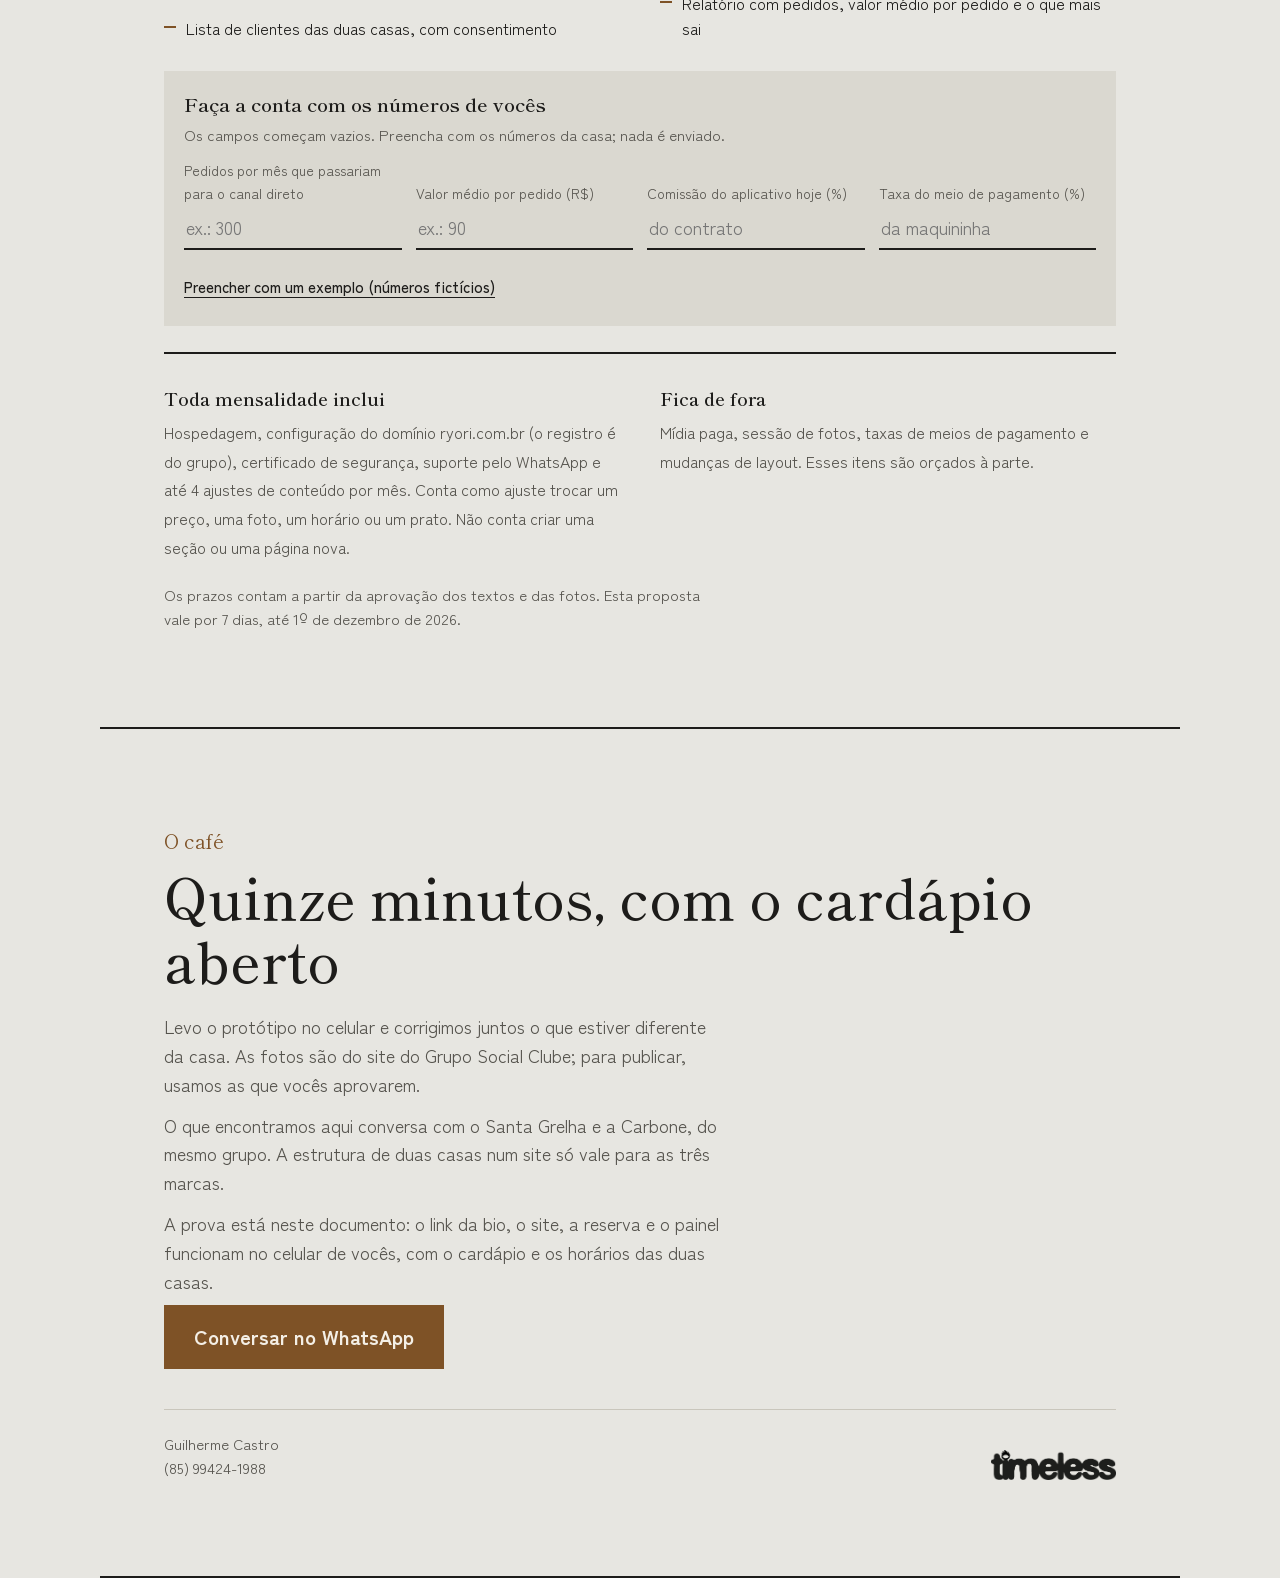
==== commit 9860ca0a: "Proposta: implantação explícita, prazos, validade, calculadora, prova e og:tags Co-Authored-By: Clau" ====
--- a/index.html
+++ b/index.html
@@ -5,6 +5,11 @@
 <meta name="viewport" content="width=device-width,initial-scale=1">
 <meta name="robots" content="noindex,nofollow">
 <title>Ryori · proposta da Timeless</title>
+<meta property="og:type" content="website">
+<meta property="og:title" content="Ryori · proposta da Timeless">
+<meta property="og:description" content="Proposta para o Ryori: domínio próprio, link da bio, site com cardápio em inglês, reserva por unidade e painel da equipe.">
+<meta property="og:image" content="https://static.wixstatic.com/media/404bb8_2f331f542dbc48598bda50682508a97d~mv2.jpg/v1/fill/w_2000,h_1300,al_c,q_82,enc_auto/ryori.jpg">
+<meta name="twitter:card" content="summary_large_image">
 <link rel="preconnect" href="https://fonts.googleapis.com">
 <link rel="preconnect" href="https://fonts.gstatic.com" crossorigin>
 <link href="https://fonts.googleapis.com/css2?family=Shippori+Mincho:wght@400;500;600&family=Zen+Kaku+Gothic+New:wght@400;500&display=swap" rel="stylesheet">
@@ -85,6 +90,23 @@
 .zap{display:inline-flex;align-items:center;min-height:64px;padding:0 30px;background:var(--acento);color:var(--acento-txt);text-decoration:none;font-size:20px;font-weight:600;margin:10px 0 40px}
 .assina{display:flex;justify-content:space-between;align-items:end;gap:24px;flex-wrap:wrap;padding-top:22px;border-top:1px solid var(--regra);font-size:15px;color:var(--tinta-2)}
 .assina img{height:30px}
+.ganhos{list-style:none;display:grid;grid-template-columns:repeat(3,1fr);gap:32px;margin-top:40px;border-top:2px solid var(--tinta);padding-top:20px}
+.ganhos b{display:block;font-family:var(--serif);font-weight:600;font-size:20px;line-height:1.3;margin-bottom:6px}
+.ganhos span{color:var(--tinta-2);font-size:16px}
+.calc{grid-column:1/-1;margin-top:14px;padding:18px 20px;background:var(--fundo-2)}
+.plano.rec .calc{background:var(--fundo)}
+.calc h5{font-family:var(--serif);font-weight:600;font-size:19px;margin-bottom:4px}
+.calc .mut{font-size:15px}
+.calc .campos{display:grid;grid-template-columns:repeat(4,minmax(0,1fr));gap:14px;margin-top:12px}
+.calc label{display:grid;gap:2px;font-size:14px;color:var(--tinta-2);align-content:end}
+.calc input{background:transparent;border:0;border-bottom:2px solid var(--tinta);font:400 18px var(--sans);color:var(--tinta);padding:6px 2px;min-height:44px;width:100%;border-radius:0}
+.calc .res{margin-top:14px;font-size:16px;font-variant-numeric:tabular-nums}
+.calc .res div{display:flex;justify-content:space-between;gap:16px;padding:6px 0;border-top:1px solid var(--regra)}
+.calc .res div:last-child{font-weight:600}
+.calc button{background:none;border:0;font:500 15px var(--sans);color:var(--tinta);text-decoration:underline;text-underline-offset:4px;cursor:pointer;min-height:44px;padding:0}
+.prazo{display:block;font-size:14px;color:var(--tinta-2);margin-top:4px}
+.prova{margin-top:30px;padding:16px 20px;background:var(--fundo-2);font-size:16px}
+.prova b{font-family:var(--serif);font-weight:600}
 .flutua{position:fixed;right:18px;bottom:18px;z-index:9;background:var(--acento);color:var(--acento-txt);text-decoration:none;font-weight:600;min-height:52px;display:none;align-items:center;padding:0 20px;box-shadow:0 8px 24px rgba(0,0,0,.25)}
 @media (max-width:880px){
   .folha{padding:64px 22px} .capa .base{padding:32px 22px}
@@ -94,19 +116,21 @@
   .tela{height:300px} .tela iframe{transform:scale(.33)}
   .plano{grid-template-columns:1fr} .plano .val{text-align:left} .inclui{grid-template-columns:1fr;gap:18px}
   .enderecos div{grid-template-columns:1fr;gap:2px} .enderecos em{text-align:left}
+  .ganhos{grid-template-columns:1fr;gap:18px} .calc .campos{grid-template-columns:1fr 1fr}
 }
 @media print{
   @page{size:A4;margin:0}
-  body{font-size:15px} .flutua{display:none!important} .abrir{display:none}
+  body{font-size:15px} .flutua{display:none!important} .abrir{display:none} .so-tela{display:none}
   .folha{max-width:none;height:297mm;overflow:hidden;padding:22mm 18mm;border:0;break-after:page}
   .capa{min-height:297mm;break-after:page} .capa .base{width:62%}
   .caminho{grid-template-columns:repeat(4,1fr)} .vivo{grid-template-columns:auto 1fr} .site .vivo{grid-template-columns:1fr 1fr}
   .tela{height:470px} .tela iframe{transform:scale(.48)}
   h3{font-size:38px;margin-bottom:14px} .folha .texto.mut{font-size:14px}
   .achado{padding:11px 0;gap:24px;grid-template-columns:1fr 2.2fr} .achado b{font-size:18px} .achado p{font-size:13px;line-height:1.5}
-  .miudos{margin-top:18px} .miudo{padding:5px 0;font-size:12.5px} .miudo .onde{font-size:11.5px} .elogio{font-size:15px;margin-top:16px;padding:12px 16px}
+  .miudos{margin-top:18px} .miudo{padding:5px 0;font-size:12.5px} .miudo .onde{font-size:11.5px} .elogio{font-size:13px;line-height:1.4;margin-top:10px;padding:8px 12px} .notas li{padding:9px 0} .notas b{font-size:16px} .notas span{font-size:13px} .achado .fonte{font-size:11.5px;margin-top:4px}
   .folha.conta-folha{height:auto;min-height:0;overflow:visible}
   .plano{break-inside:avoid;padding:16px 0} .plano:last-child{break-before:page;margin-top:22mm}
+  .calc{display:none} .ganhos b{font-size:16px} .ganhos span{font-size:13px}
   .vem li{font-size:13px;padding:4px 0 4px 20px} .vem li::before{top:12px} .plano h4,.plano .val{font-size:24px} .inclui{break-inside:avoid}
 }
 
@@ -127,16 +151,22 @@
   <h2>Entrada</h2>
   <h3>O que está na mesa hoje</h3>
   <p class="texto mut">Abrimos o Instagram, o Linktree, o cardápio digital, o Tripadvisor e o Registro.br em 24/11/2026.</p>
-  <div style="margin-top:32px"><div class="achado"><div><b>O domínio ryori.com.br está livre.</b><div class="fonte">Registro.br, 24/11/2026</div></div><p>O Registro.br responde “Domínio disponível para registro”, por R$ 40 por ano. Qualquer pessoa pode registrar hoje. Uma casa com 53,4 mil seguidores e duas unidades não tem endereço próprio na internet. Recomendamos registrar já, mesmo antes de qualquer conversa com a gente.</p></div><div class="achado"><div><b>Uma casa japonesa sem cardápio em inglês.</b><div class="fonte">Linktree e cardápio digital</div></div><p>O Linktree do Santa Grelha, do mesmo grupo, tem “Menu English”. O do Ryori não tem, e o cardápio digital só existe em português, com nomes como “Ussuzukuri Takô” e “Shakê Butter Truffle” sem explicação para quem vem de fora.</p></div><div class="achado"><div><b>Nenhum alergênico informado.</b><div class="fonte">cardápio digital</div></div><p>Camarão, polvo, vieira, amendoim e ovas aparecem em vários pratos, e nenhum deles tem aviso de alergênico. No Tripadvisor, a casa aparece como adequada para quem não come glúten.</p></div></div>
-  <div class="miudos"><h4>E os detalhes que pouca gente vê</h4><div class="miudo"><span>A Sequência Japonesa só existe em PDF dentro do Linktree.</span><span class="onde">Linktree</span></div><div class="miudo"><span>O Linktree usa o tema cinza padrão, sem a marca da casa, e serve Buganvília e Iguatemi ao mesmo tempo.</span><span class="onde">Linktree</span></div><div class="miudo"><span>“huramaki”, “tar tare”, “c om salmão”; o “Magurô Foie Gras” não cita atum na descrição.</span><span class="onde">cardápio digital</span></div><div class="miudo"><span>No cardápio a casa se chama “Ryori Sushi”; em todo o resto, “Ryori”.</span><span class="onde">cardápio digital</span></div><div class="miudo"><span>As 15 respostas recentes no Tripadvisor do Buganvília repetem o mesmo texto.</span><span class="onde">Tripadvisor</span></div></div>
+  <div style="margin-top:32px"><div class="achado"><div><b>O domínio ryori.com.br está livre.</b><div class="fonte">Registro.br, conferido em 24/11/2026</div></div><p>A consulta do Registro.br não encontra registro para ryori.com.br, e o domínio custa R$ 40 por ano. Qualquer pessoa pode registrar hoje. Uma casa com 53,4 mil seguidores e duas unidades não tem endereço próprio na internet. Recomendamos registrar já, mesmo antes de qualquer conversa com a gente.</p></div><div class="achado"><div><b>Uma casa japonesa sem cardápio em inglês.</b><div class="fonte">Linktree e cardápio digital</div></div><p>O Linktree do Santa Grelha, do mesmo grupo, tem “Menu English”. O do Ryori não tem, e o cardápio digital só existe em português, com nomes como “Ussuzukuri Takô” e “Shakê Butter Truffle” sem explicação para quem vem de fora.</p></div><div class="achado"><div><b>Nenhum alergênico informado.</b><div class="fonte">cardápio digital</div></div><p>Camarão, polvo, vieira, amendoim e ovas aparecem em vários pratos, e nenhum deles tem aviso de alergênico. No Tripadvisor, a casa aparece como adequada para quem não come glúten.</p></div></div>
+  <div class="miudos"><h4>E os detalhes que pouca gente vê</h4><div class="miudo"><span>A Sequência Japonesa só existe em PDF dentro do Linktree.</span><span class="onde">Linktree</span></div><div class="miudo"><span>O Linktree usa o tema cinza padrão e mistura as duas casas.</span><span class="onde">Linktree</span></div><div class="miudo"><span>“huramaki”, “tar tare”, “c om salmão”; o “Magurô Foie Gras” não cita atum na descrição.</span><span class="onde">cardápio digital</span></div><div class="miudo"><span>No cardápio a casa se chama “Ryori Sushi”; em todo o resto, “Ryori”.</span><span class="onde">cardápio digital</span></div><div class="miudo"><span>As 15 respostas recentes no Tripadvisor do Buganvília repetem o mesmo texto.</span><span class="onde">Tripadvisor</span></div></div>
+  <p class="elogio">O que já funciona: no Tripadvisor, o Ryori Iguatemi tem nota 4,9 com 1.337 avaliações e o Ryori Buganvília, 4,8 com 2.527. Tripadvisor, 24/11/2026.</p>
 </section>
 
 <section class="folha">
   <h2>Prato principal</h2>
   <h3>O caminho que proponho</h3>
-  <p class="texto mut">Hoje o Ryori não tem endereço próprio: Instagram, Linktree padrão, cardápio na plataforma de reservas e PDFs. A proposta começa pelo domínio e termina na mesa.</p>
-  <ol class="caminho"><li><b>Domínio</b><span>ryori.com.br registrado em nome do grupo.</span></li><li><b>As duas casas</b><span>Buganvília e Iguatemi, cada uma dizendo se está aberta agora.</span></li><li><b>Monte a sua mesa</b><span>O cliente diz quantos são e a fome; o site sugere pratos e o total.</span></li><li><b>Reserva e painel</b><span>Reserva por unidade, com triagem, e cada equipe vê as suas.</span></li></ol>
+  <p class="texto mut">Hoje o Ryori não tem endereço próprio: Instagram, Linktree padrão, cardápio no site de reservas e PDFs. A proposta começa pelo domínio e termina na mesa.</p>
+  <ol class="caminho"><li><b>Domínio</b><span>ryori.com.br registrado em nome do grupo.</span></li><li><b>As duas casas</b><span>Buganvília e Iguatemi, cada uma dizendo se está aberta agora.</span></li><li><b>Monte a sua mesa</b><span>O cliente diz quantos são e a fome; o site sugere pratos e o total.</span></li><li><b>Reserva e painel</b><span>Reserva por unidade, confirmada pela equipe quando precisa, e cada casa vê as suas.</span></li></ol>
   <p class="fica">O GetIn e o iFood podem continuar por trás. A porta de entrada passa a ser do Ryori, num endereço que é dele.</p>
+  <ul class="ganhos">
+    <li><b>O contato do cliente fica com a casa</b><span>Quem reserva ou pede pelo site deixa nome e WhatsApp com o Ryori, e não só dentro do aplicativo de outra empresa.</span></li>
+    <li><b>O pedido direto custa menos</b><span>Reserva e pedido pelo canal da casa não pagam a comissão do aplicativo. A conta, com os números de vocês, está no plano Canal direto.</span></li>
+    <li><b>A informação certa em todo lugar</b><span>Horário, endereço e cardápio iguais no site, na bio e no perfil do Google, que o dono do perfil alinha com a gente.</span></li>
+  </ul>
 </section>
 
 <section class="folha">
@@ -144,7 +174,7 @@
   <h3>O link da bio</h3>
   <div class="vivo">
     <div class="cel"><iframe src="site/links/" title="Protótipo do link da bio" loading="lazy"></iframe></div>
-    <div><ul class="notas"><li><b>料理, ryōri</b><span>O nome da casa em japonês abre a página, com a logo e as duas casas.</span></li><li><b>O estado de cada casa</b><span>“Aberta até 22h” no Iguatemi, “volta às 18h” no Buganvília entre os turnos.</span></li><li><b>Monte a sua mesa</b><span>Um atalho para a sugestão do sushiman, direto da bio.</span></li><li><b>Menu in English</b><span>O cardápio em inglês, que hoje não existe.</span></li></ul><a class="abrir" href="site/links/">Abrir o link da bio</a></div>
+    <div><ul class="notas"><li><b>料理, ryōri</b><span>O nome da casa em japonês abre a página, com a logo e as duas casas.</span></li><li><b>Um botão principal: reservar</b><span>O cliente escolhe a casa num toque, vê se está aberta (“volta às 18h” no Buganvília entre os turnos) e reserva.</span></li><li><b>Monte a sua mesa</b><span>Um atalho para a sugestão do sushiman, direto da bio.</span></li><li><b>Menu in English</b><span>O cardápio em inglês, que hoje não existe.</span></li></ul><a class="abrir" href="site/links/">Abrir o link da bio</a></div>
   </div>
 </section>
 
@@ -152,35 +182,48 @@
   <h2>Segundo acompanhamento</h2>
   <h3>O site, a reserva e o painel</h3>
   <div class="tela"><iframe src="site/" title="Protótipo do site" loading="lazy" tabindex="-1"></iframe></div>
-  <div class="vivo"><ul class="notas"><li><b>Deixe o sushiman sugerir</b><span>Quantas pessoas, a fome e as restrições; o site monta a mesa com pratos reais e o total.</span></li><li><b>Cardápio em português e inglês</b><span>Com os nomes japoneses explicados para quem vem de fora.</span></li></ul><ul class="notas"><li><b>Duas casas, dois horários</b><span>O Buganvília fecha entre almoço e jantar; o Iguatemi fica aberto direto.</span></li><li><b>Reserva por unidade, com triagem</b><span>Pedir lugar no balcão ou na varanda vai para a equipe confirmar.</span></li></ul></div>
-  <a class="abrir" href="site/">Abrir o site</a><a class="abrir" href="site/reservar/">Testar a reserva</a><a class="abrir" href="painel/">Ver o painel da equipe</a>
+  <div class="vivo"><ul class="notas"><li><b>Deixe o sushiman sugerir</b><span>Quantas pessoas, a fome e as restrições; o site monta a mesa com pratos reais e o total.</span></li><li><b>Cardápio em português e inglês</b><span>Com os nomes japoneses explicados para quem vem de fora.</span></li></ul><ul class="notas"><li><b>Duas casas, dois horários</b><span>O Buganvília fecha entre almoço e jantar; o Iguatemi fica aberto direto.</span></li><li><b>Reserva por unidade, com confirmação da equipe</b><span>Pedir lugar no balcão ou na varanda vai para a equipe confirmar. A mesa sugerida segue junto com a reserva.</span></li></ul></div>
+  <a class="abrir" href="site/">Abrir o site</a><a class="abrir" href="site/reservar/">Testar a reserva (demonstração, nada é enviado)</a><a class="abrir" href="painel/">Ver o painel (abre neste aparelho)</a>
+  <p class="texto mut so-tela" style="margin-top:14px;font-size:15px">A reserva de teste e o painel conversam só dentro do mesmo navegador: faça uma reserva e abra o painel no mesmo aparelho para ver a ficha chegar.</p>
 </section>
 
 <section class="folha">
   <h2>Como fica no ar</h2>
   <h3>Cada peça no seu endereço</h3>
   <p class="texto mut">Para mostrar, juntamos tudo num link só. Publicado, cada parte tem o seu endereço e o seu público.</p>
-  <div class="enderecos"><div><b>ryori.com.br</b><span>O site da casa, no domínio que hoje está livre.</span><em>clientes</em></div><div><b>ryori.com.br/links</b><span>O link da bio do Instagram.</span><em>quem vem do Instagram</em></div><div><b>ryori.com.br/reservar</b><span>A reserva em passos, por unidade.</span><em>clientes</em></div><div><b>painel.ryori.com.br</b><span>Reservas de cada casa, fichas e relatório do mês. Com login.</span><em>equipes do Buganvília e do Iguatemi</em></div></div>
-  <p class="fica">O cliente nunca vê o painel, e cada casa vê só as próprias reservas.</p>
+  <div class="enderecos"><div><b>ryori.com.br</b><span>O site da casa, no domínio que hoje está livre.</span><em>clientes</em></div><div><b>ryori.com.br/links</b><span>O link da bio do Instagram.</span><em>quem vem do Instagram</em></div><div><b>ryori.com.br/reservar</b><span>A reserva em passos, por unidade.</span><em>clientes</em></div><div><b>painel.ryori.com.br</b><span>Reservas de cada casa, a ficha de cada reserva e o relatório do mês. Com login.</span><em>equipes do Buganvília e do Iguatemi</em></div></div>
+  <p class="fica">O cliente nunca vê o painel. Na versão final, cada casa entra com login e vê só as próprias reservas.</p>
 </section>
 
 <section class="folha conta-folha">
   <h2>A conta</h2>
   <h3>Três formas de servir</h3>
-  <p class="texto mut">Os valores são para a marca, com as duas casas de Fortaleza no mesmo site. O registro do domínio é do grupo e custa R$ 40 por ano no Registro.br.</p>
+  <p class="texto mut">Os valores são para a marca, com as duas casas de Fortaleza no mesmo site. O registro (R$ 40 por ano no Registro.br) é pago pelo grupo, em nome do grupo. A mensalidade cobre a configuração e a hospedagem.</p>
   <div class="conta">
-    <div class="plano"><h4>Biolink</h4><div class="val">R$ 590<small>e R$ 99 por mês</small></div>
-      <p>Para trocar o Linktree por uma página da casa, com as duas unidades.</p><ul class="vem"><li>Página de links em ryori.com.br, com a logo, o 料理 e as cores da casa</li><li>Buganvília e Iguatemi, cada um com o estado de agora</li><li>Atalho para o “monte a sua mesa”</li><li>Cardápio, menu em inglês, executivo e iFood em ordem</li><li>Painel com os toques em cada botão, todo mês</li></ul></div>
-    <div class="plano rec"><h4>Site da casa<span class="sug">sugestão da casa</span></h4><div class="val">R$ 1.490<small>e R$ 189 por mês</small></div>
-      <p>Para o Ryori ter endereço próprio, ser achado no Google e receber bem quem não fala português.</p><ul class="vem"><li class="tudo">Tudo do Biolink, mais:</li><li>Site completo em ryori.com.br, em português e inglês</li><li>“Deixe o sushiman sugerir”, com pratos reais e o total</li><li>Cardápio completo, que a casa edita sozinha</li><li>Revisão da carta com a cozinha: nomes, descrições e alergênicos</li><li>Reserva em passos por unidade, com balcão e varanda, confirmação e lembrete</li><li>Painel por unidade: reservas para confirmar, fichas e código</li><li>Horário e endereço iguais no Google, no Instagram e no Tripadvisor</li><li>Relatório do mês: visitas, reservas, idioma e de onde veio cada pessoa</li></ul></div>
-    <div class="plano"><h4>Canal direto</h4><div class="val">R$ 2.890<small>e R$ 329 por mês</small></div>
-      <p>Para vender parte do delivery sem pagar comissão a cada pedido.</p><ul class="vem"><li class="tudo">Tudo do Site da casa, mais:</li><li>Pedido direto pelo site, inclusive do Ryori Box, que chega pronto no WhatsApp</li><li>Lista de clientes das duas casas, com consentimento</li><li>Cupom de volta para quem pediu direto</li><li>Relatório com pedidos, ticket médio e o que mais sai</li></ul></div>
+    <div class="plano"><h4>Página de links</h4><div class="val">R$ 590<small>de implantação + R$ 99 por mês</small><span class="prazo">no ar em 5 dias úteis</span></div>
+      <p>O link da bio do Instagram. Para trocar o Linktree por uma página da casa, com as duas unidades de Fortaleza.</p><ul class="vem"><li>Página de links em ryori.com.br, com a logo, o 料理 e as cores da casa</li><li>Buganvília e Iguatemi, cada um com o estado de agora</li><li>Atalho para o “monte a sua mesa”</li><li>Cardápio, menu em inglês, executivo e iFood em ordem</li><li>Painel com os toques em cada botão, todo mês</li></ul></div>
+    <div class="plano rec"><h4>Site da casa<span class="sug">recomendado</span></h4><div class="val">R$ 1.490<small>de implantação + R$ 189 por mês</small><span class="prazo">no ar em 15 dias úteis</span></div>
+      <p>Para o Ryori ter endereço próprio, ser achado no Google e receber bem quem não fala português.</p><ul class="vem"><li class="tudo">Tudo da Página de links, mais:</li><li>Site completo em ryori.com.br, em português e inglês</li><li>“Deixe o sushiman sugerir”, com pratos reais e o total</li><li>Cardápio completo, que a casa edita sozinha, com espaço para marcar os alergênicos de cada prato</li><li>Menu Executivo e Sequência Japonesa no cardápio, sem PDF</li><li>Revisão da carta com a cozinha: nomes, descrições e alergênicos</li><li>Reserva em passos por unidade, com balcão e varanda, confirmação e lembrete</li><li>Painel por unidade: reservas para confirmar, a ficha de cada reserva e o código</li><li>Horário e endereço alinhados com o perfil do Google da casa (o dono do perfil dá o acesso), o Instagram e o Tripadvisor</li><li>Relatório do mês: visitas, reservas, idioma e de onde veio cada pessoa</li></ul></div>
+    <div class="plano"><h4>Canal direto</h4><div class="val">R$ 2.890<small>de implantação + R$ 329 por mês</small><span class="prazo">no ar em 25 dias úteis</span></div>
+      <p>Para vender parte do delivery pelo canal da casa, sem a comissão do aplicativo. A taxa do meio de pagamento continua.</p><ul class="vem"><li class="tudo">Tudo do Site da casa, mais:</li><li>Pedido direto pelo site, que chega pronto no WhatsApp da casa</li><li>Lista de clientes das duas casas, com consentimento</li><li>Cupom de volta para quem pediu direto</li><li>Relatório com pedidos, valor médio por pedido e o que mais sai</li></ul>
+      <div class="calc" id="calc">
+        <h5>Faça a conta com os números de vocês</h5>
+        <p class="mut">Os campos começam vazios. Preencha com os números da casa; nada é enviado.</p>
+        <div class="campos">
+          <label>Pedidos por mês que passariam para o canal direto<input id="c-ped" inputmode="numeric" placeholder="ex.: 300"></label>
+          <label>Valor médio por pedido (R$)<input id="c-val" inputmode="decimal" placeholder="ex.: 90"></label>
+          <label>Comissão do aplicativo hoje (%)<input id="c-com" inputmode="decimal" placeholder="do contrato"></label>
+          <label>Taxa do meio de pagamento (%)<input id="c-tax" inputmode="decimal" placeholder="da maquininha"></label>
+        </div>
+        <div class="res" id="c-res" aria-live="polite"></div>
+        <button type="button" id="c-ex">Preencher com um exemplo (números fictícios)</button>
+      </div></div>
   </div>
   <div class="inclui">
-    <div><b>Toda mensalidade inclui</b><span>Hospedagem, domínio, certificado de segurança, suporte pelo WhatsApp e até 4 ajustes de conteúdo por mês, como trocar um preço ou a oferta da semana.</span></div>
+    <div><b>Toda mensalidade inclui</b><span>Hospedagem, configuração do domínio ryori.com.br (o registro é do grupo), certificado de segurança, suporte pelo WhatsApp e até 4 ajustes de conteúdo por mês. Conta como ajuste trocar um preço, uma foto, um horário ou um prato. Não conta criar uma seção ou uma página nova.</span></div>
     <div><b>Fica de fora</b><span>Mídia paga, sessão de fotos, taxas de meios de pagamento e mudanças de layout. Esses itens são orçados à parte.</span></div>
   </div>
-  <p class="rodape-conta">A nota é emitida pelo MEI de Guilherme Castro; a Timeless assina o trabalho.</p>
+  <p class="rodape-conta">Os prazos contam a partir da aprovação dos textos e das fotos. Esta proposta vale por 7 dias, até 1º de dezembro de 2026.</p>
 </section>
 
 <section class="folha">
@@ -188,13 +231,27 @@
   <h3>Quinze minutos, com o cardápio aberto</h3>
   <p class="texto mut">Levo o protótipo no celular e corrigimos juntos o que estiver diferente da casa. As fotos são do site do Grupo Social Clube; para publicar, usamos as que vocês aprovarem.</p>
   <p class="texto mut">O que encontramos aqui conversa com o Santa Grelha e a Carbone, do mesmo grupo. A estrutura de duas casas num site só vale para as três marcas.</p>
-  <a class="zap" href="https://wa.me/5585994241988?text=Ol%C3%A1%2C%20Guilherme.%20Vi%20a%20proposta%20para%20o%20Ryori." target="_blank" rel="noopener">Conversar no WhatsApp</a>
+  <p class="texto mut">A prova está neste documento: o link da bio, o site, a reserva e o painel funcionam no celular de vocês, com o cardápio e os horários das duas casas.</p>
+  <a class="zap" href="https://wa.me/5585994241988?text=Ol%C3%A1%2C%20Guilherme!%20Vi%20a%20proposta%20do%20Ryori%20e%20queria%20conversar." target="_blank" rel="noopener">Conversar no WhatsApp</a>
   <div class="assina"><span>Guilherme Castro<br>(85) 99424-1988</span><img src="assets/timeless.png" alt="Timeless"></div>
 </section>
 <script>
+(()=>{const $=i=>document.getElementById(i),n=i=>parseFloat(($(i).value||'').replace(/\./g,'').replace(',','.')),
+ brl=v=>'R$ '+Math.round(v).toLocaleString('pt-BR'),MENS=329;
+ function conta(){const p=n('c-ped'),v=n('c-val'),c=n('c-com'),t=n('c-tax'),r=$('c-res');
+  if([p,v,c,t].some(x=>!isFinite(x))){r.innerHTML='';return;}
+  const venda=p*v,com=venda*c/100,tax=venda*t/100,fica=com-tax-MENS;
+  r.innerHTML=`<div><span>Comissão do aplicativo sobre esses pedidos</span><span>${brl(com)} por mês</span></div>
+  <div><span>No canal direto: taxa do meio de pagamento</span><span>− ${brl(tax)}</span></div>
+  <div><span>Mensalidade do Canal direto</span><span>− ${brl(MENS)}</span></div>
+  <div><span>${fica>=0?'Fica com a casa':'Com esses números, o canal direto custa mais'}</span><span>${brl(Math.abs(fica))} por mês</span></div>`;}
+ ['c-ped','c-val','c-com','c-tax'].forEach(i=>$(i).addEventListener('input',conta));
+ $('c-ex').addEventListener('click',()=>{$('c-ped').value='300';$('c-val').value='90';$('c-com').value='23';$('c-tax').value='3';conta();
+  $('c-res').insertAdjacentHTML('beforeend','<p class="mut" style="font-size:14px;margin-top:8px">Exemplo com números fictícios, só para mostrar a conta. Troque pelos da casa.</p>');});
+})();
 const fl=()=>document.querySelector('.flutua').style.display=scrollY>innerHeight*.6?'flex':'none';
 addEventListener('scroll',fl,{passive:true});
 </script>
-<a class="flutua" href="https://wa.me/5585994241988?text=Ol%C3%A1%2C%20Guilherme.%20Vi%20a%20proposta%20para%20o%20Ryori." target="_blank" rel="noopener">WhatsApp</a>
+<a class="flutua" href="https://wa.me/5585994241988?text=Ol%C3%A1%2C%20Guilherme!%20Vi%20a%20proposta%20do%20Ryori%20e%20queria%20conversar." target="_blank" rel="noopener">WhatsApp</a>
 </body>
 </html>
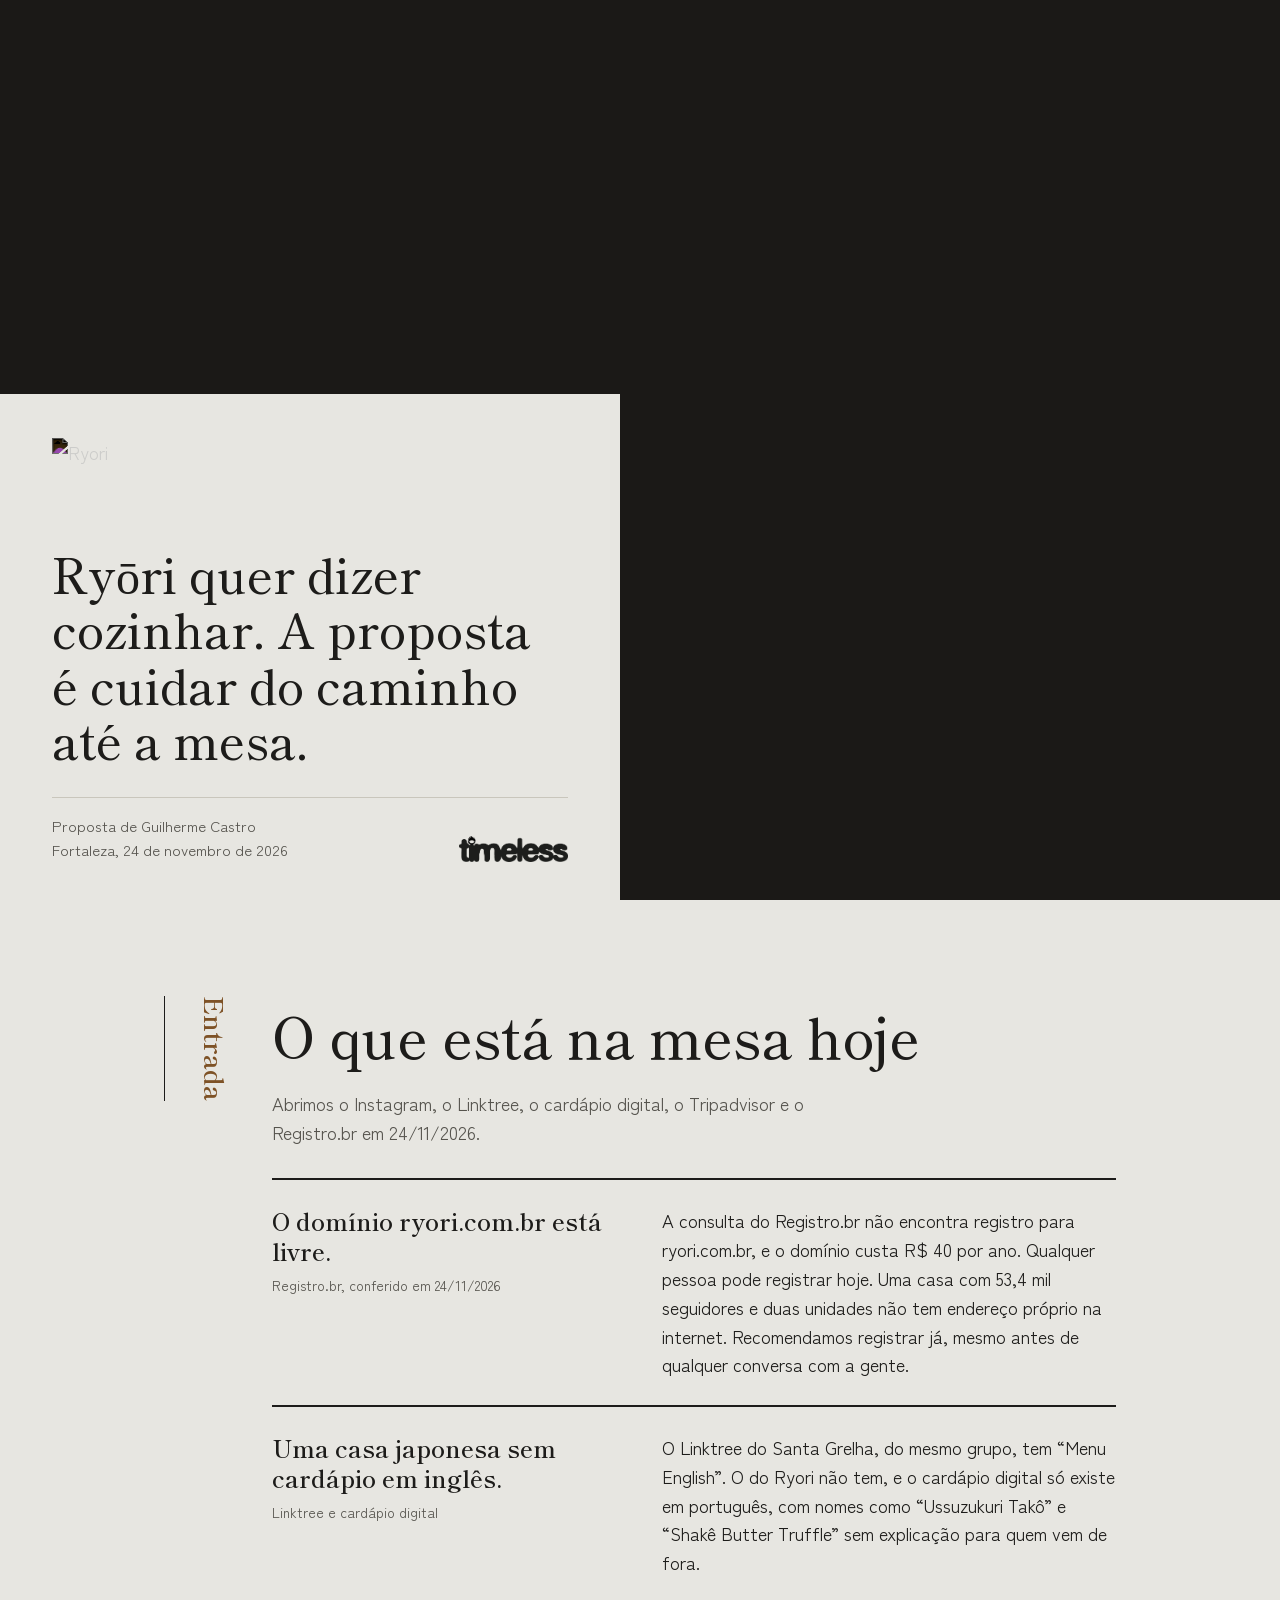
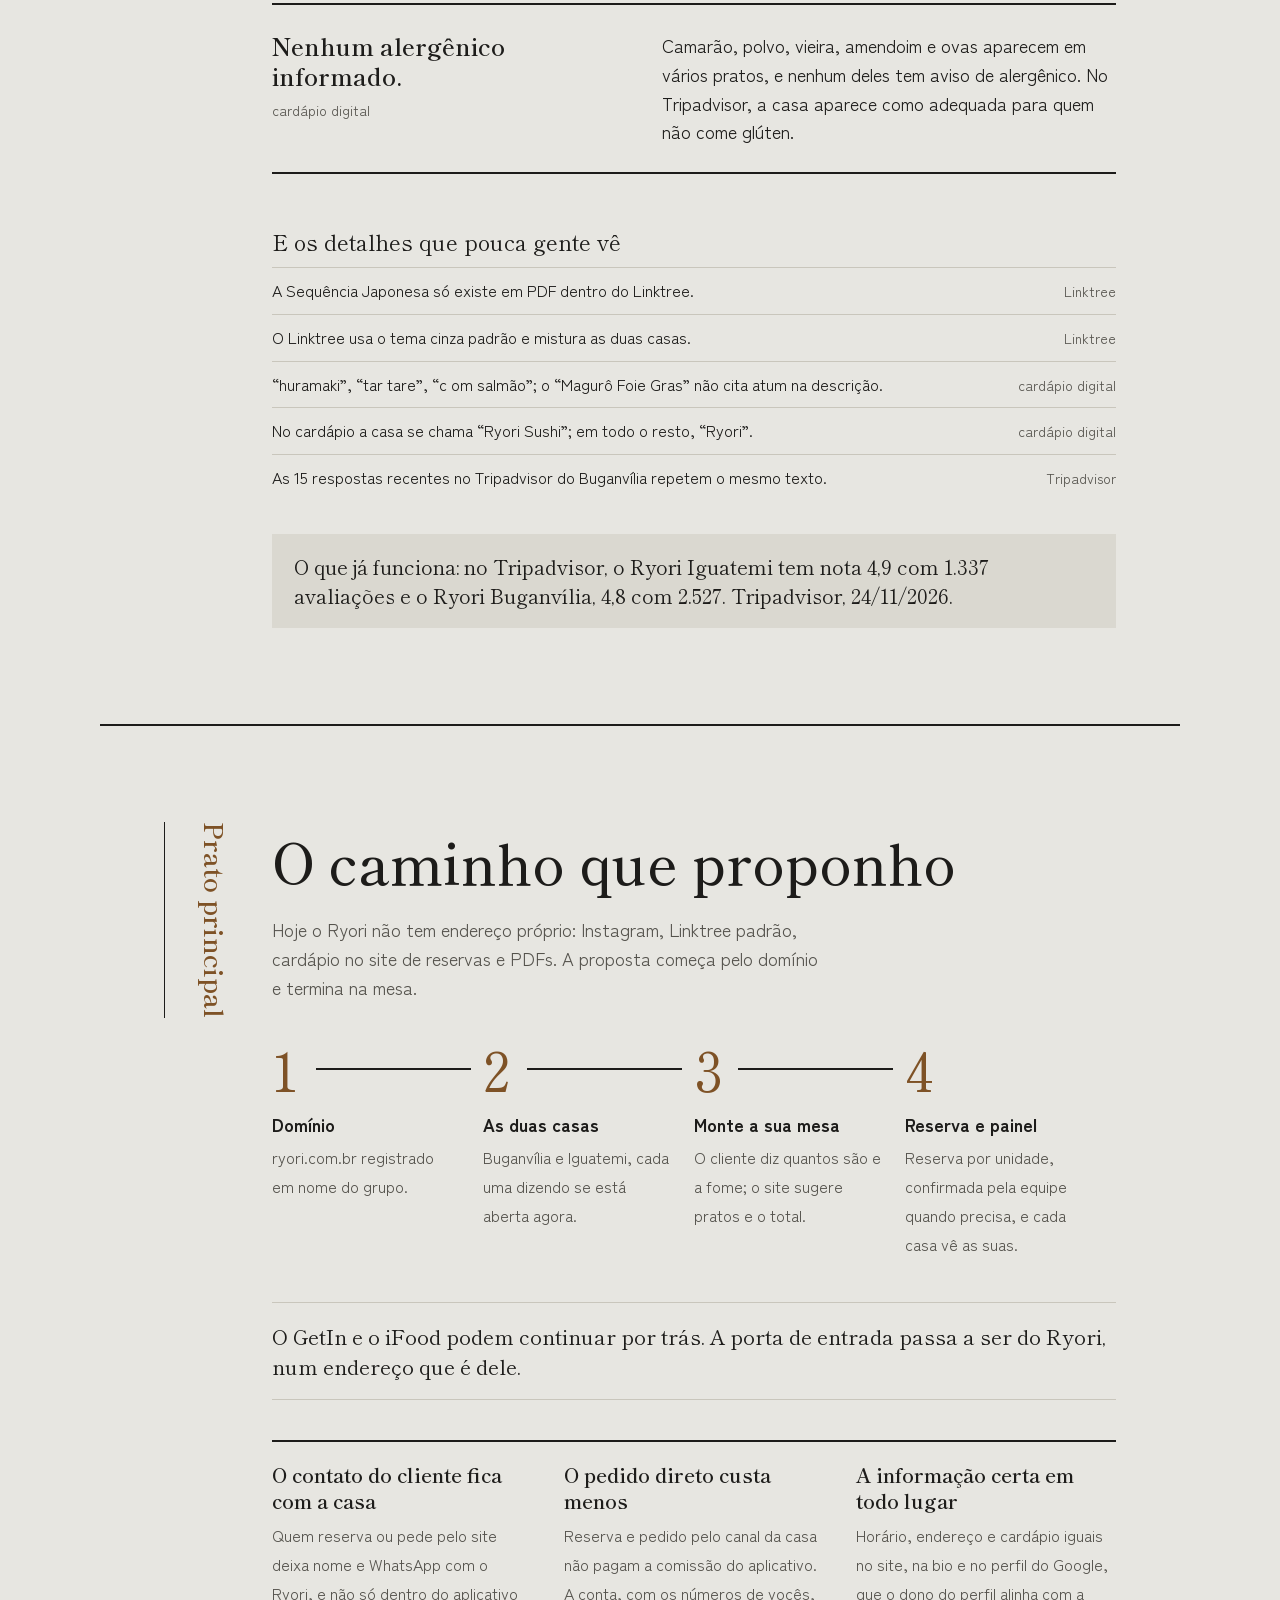
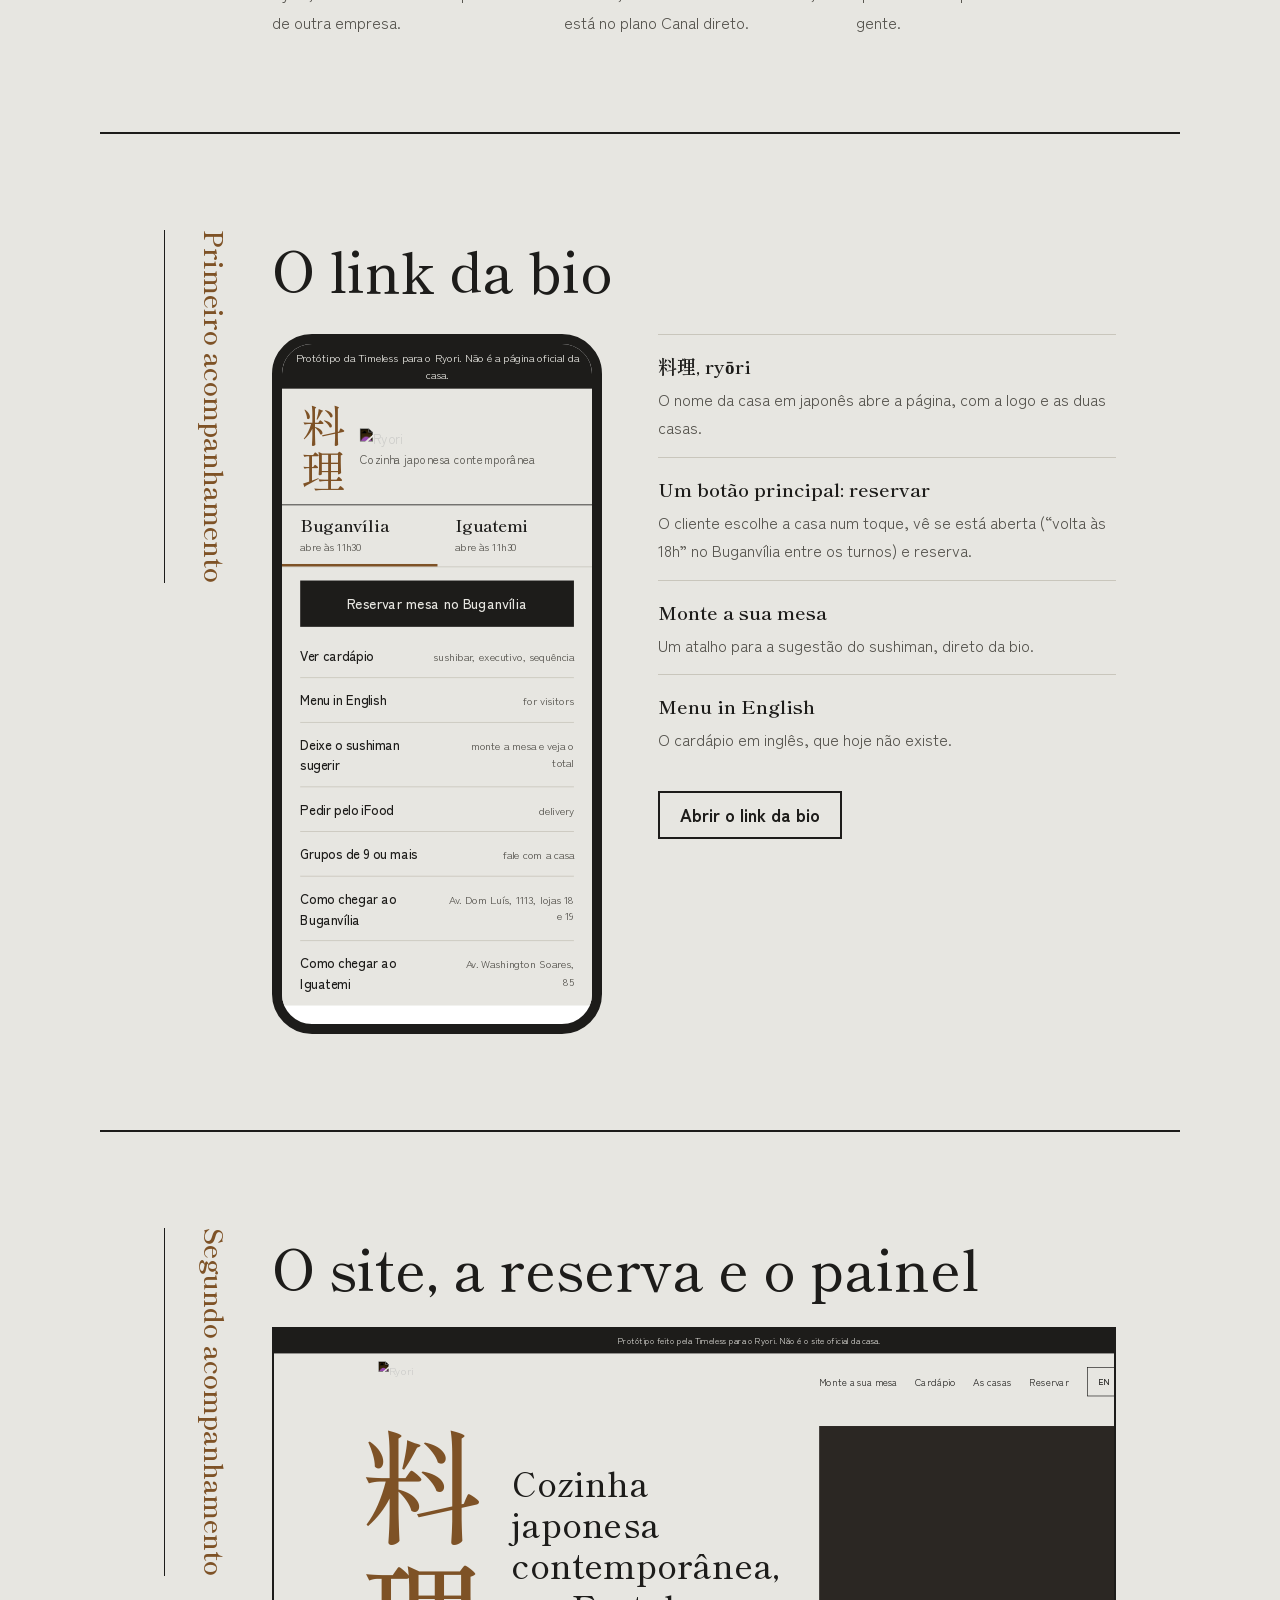
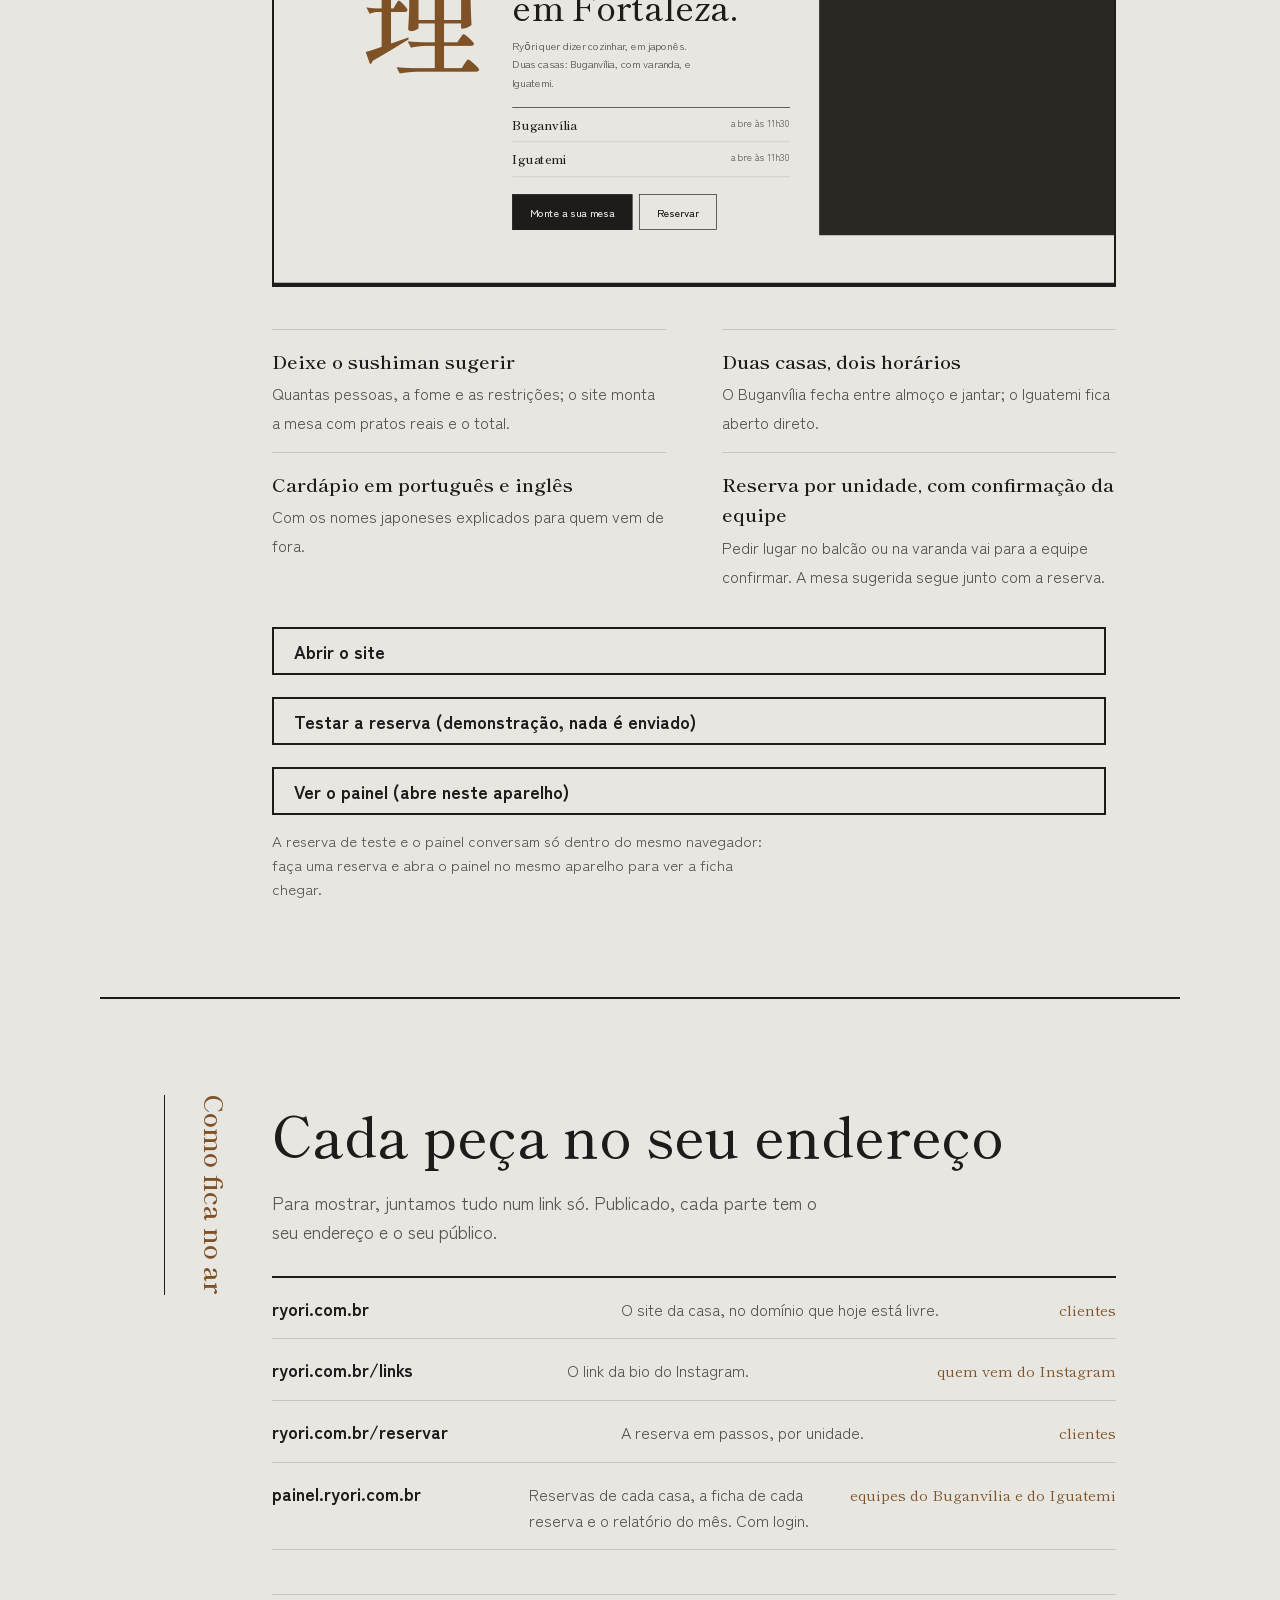
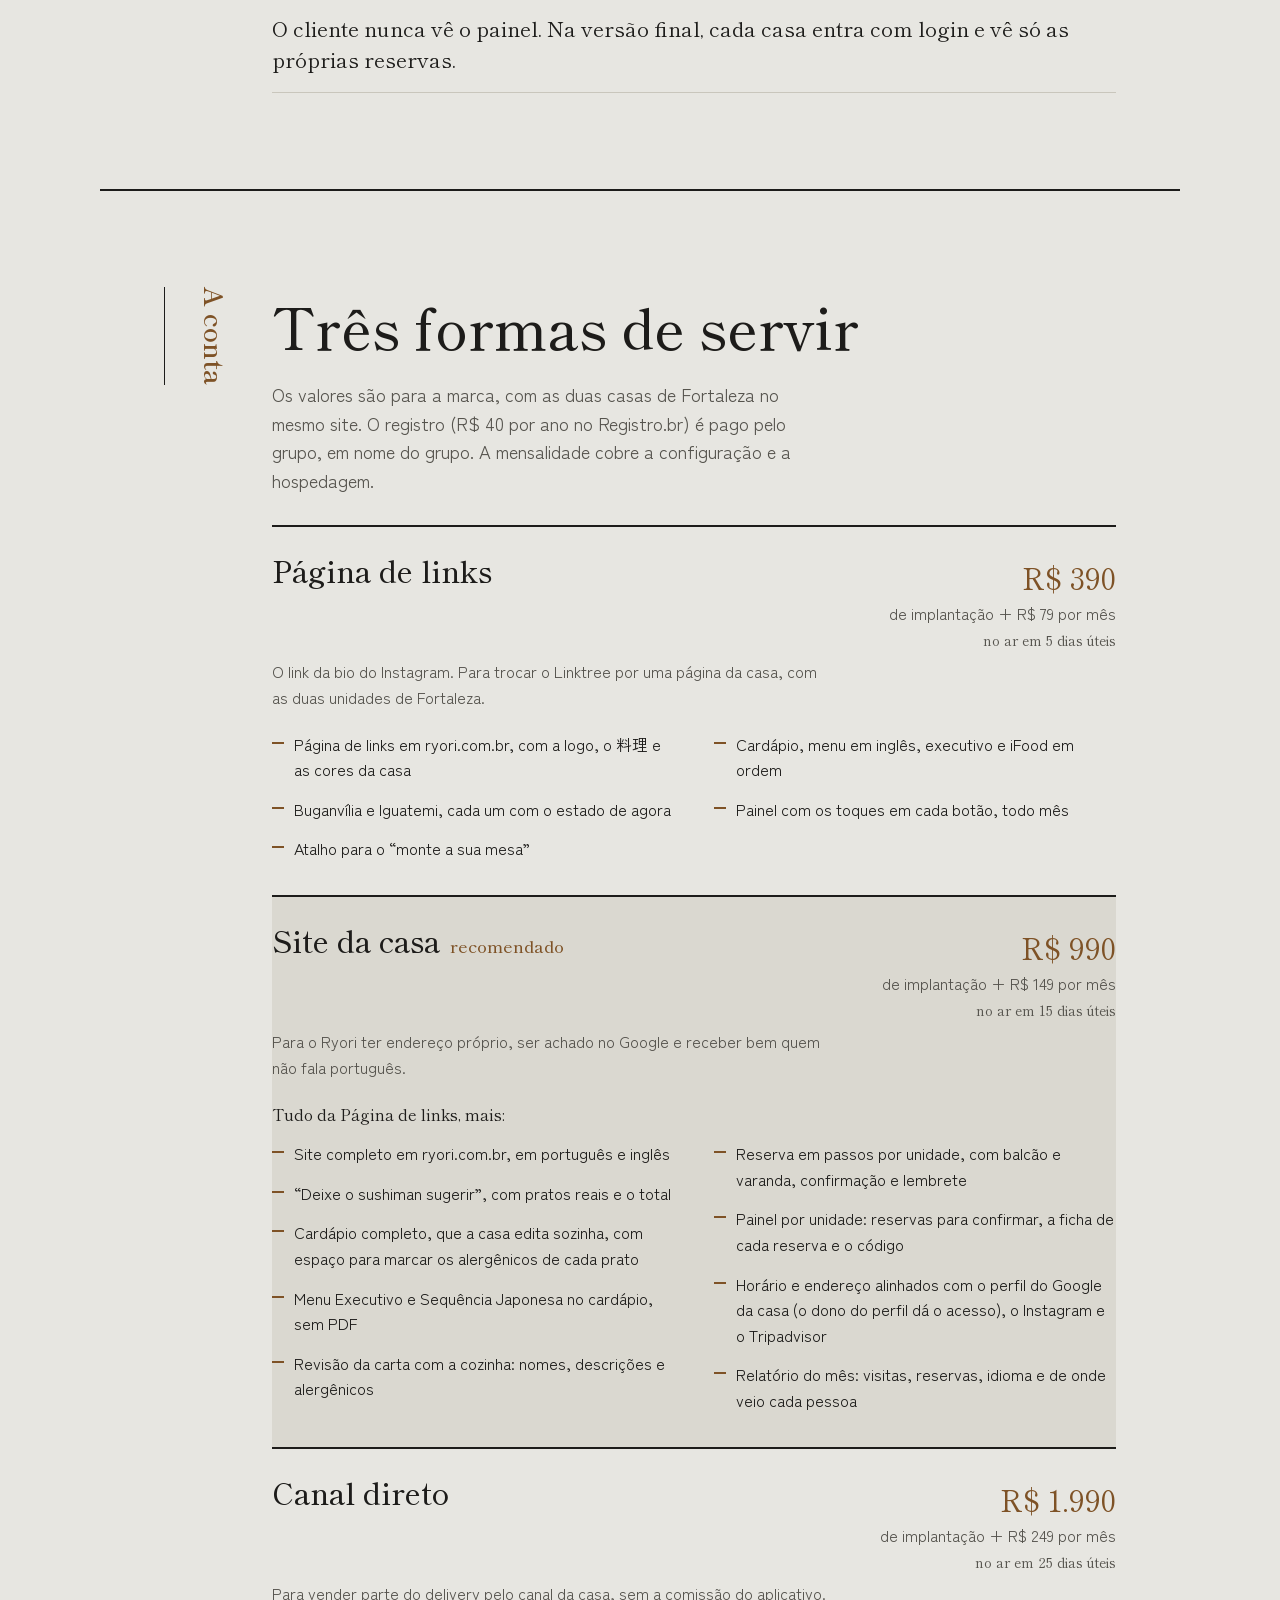
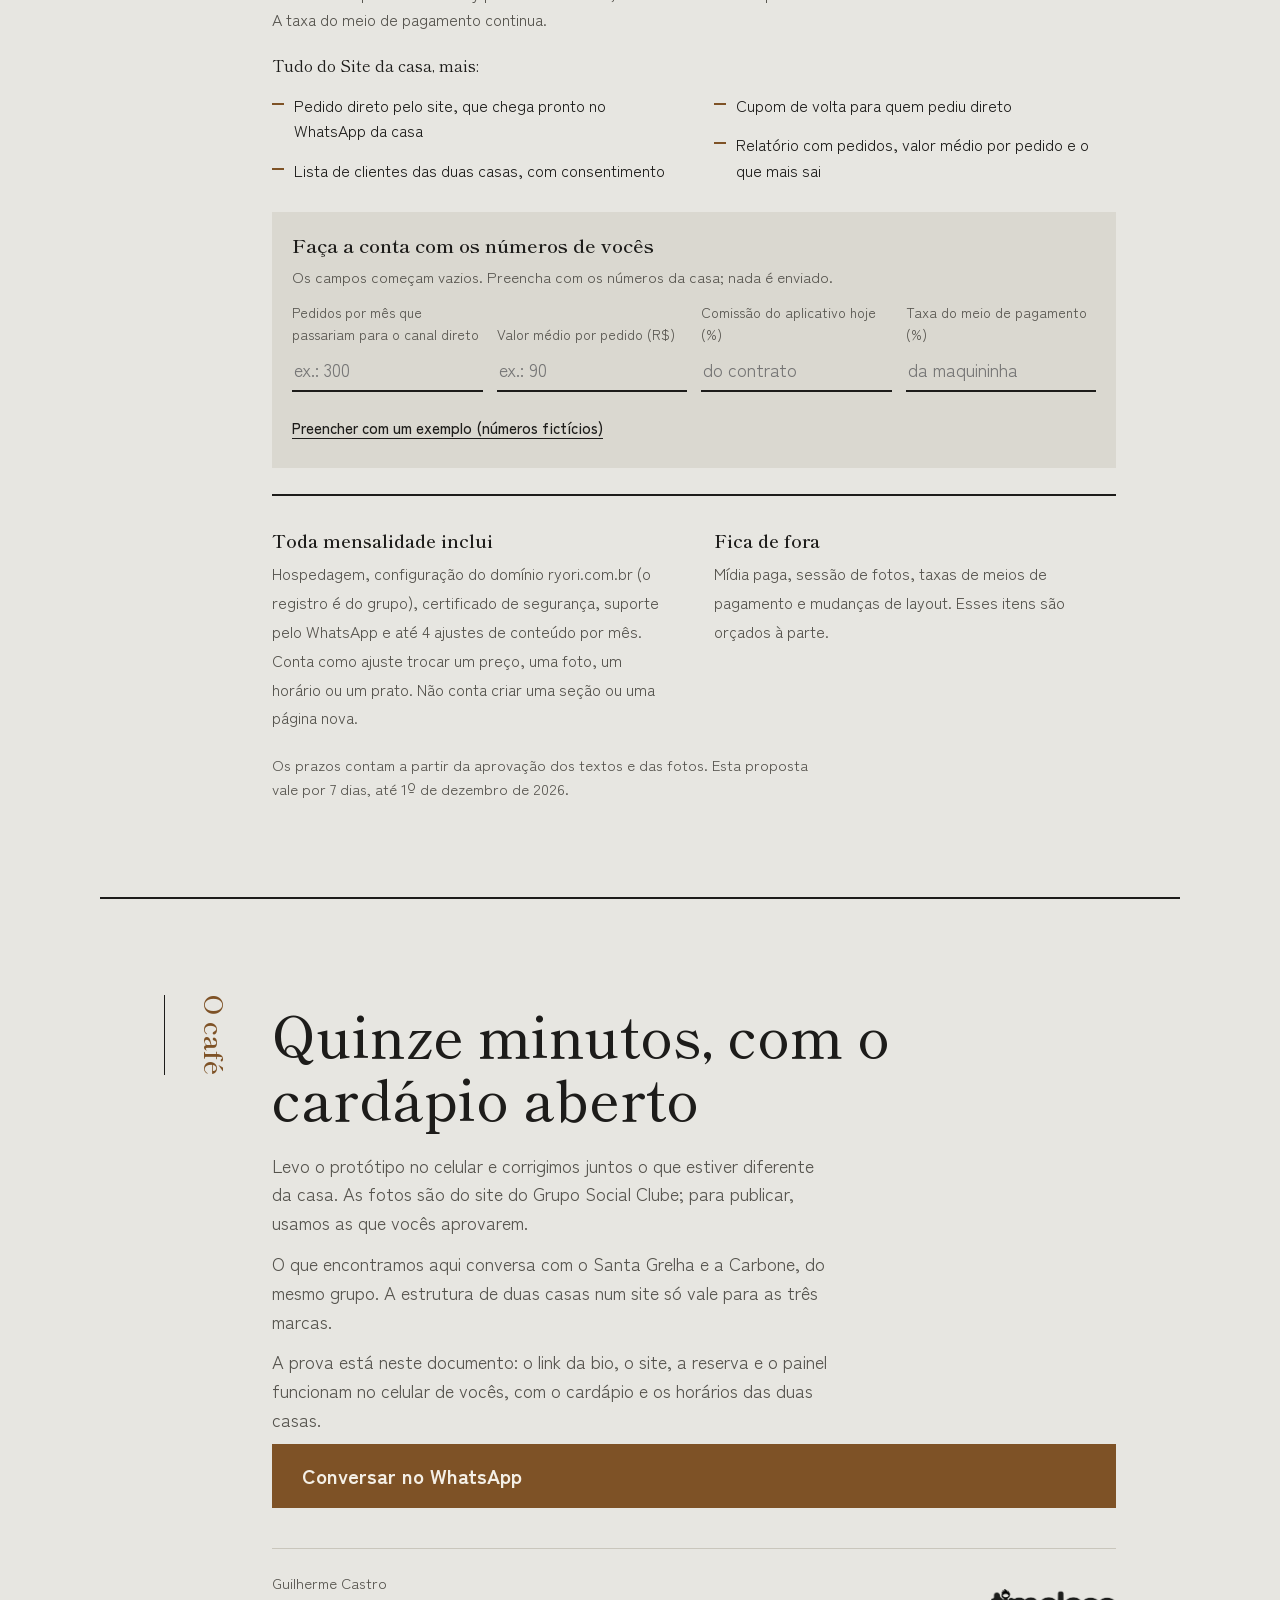
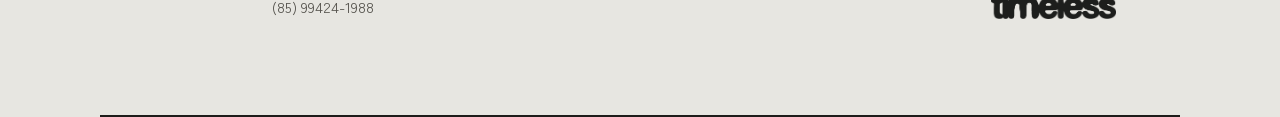
==== commit a6b6fd3a: "Proposta: tabela 390/990/1.990 e layout que segue a estética da casa Co-Authored-By: Claude Opus 5.5" ====
--- a/index.html
+++ b/index.html
@@ -134,6 +134,13 @@
   .vem li{font-size:13px;padding:4px 0 4px 20px} .vem li::before{top:12px} .plano h4,.plano .val{font-size:24px} .inclui{break-inside:avoid}
 }
 
+/* Ryori: a proposta segue o balcão: o nome de cada parte corre na vertical, num trilho à esquerda. */
+@media (min-width:881px){
+.folha{display:grid;grid-template-columns:72px minmax(0,1fr);column-gap:36px}
+.folha>*{grid-column:2}
+.folha>h2{grid-column:1;grid-row:1 / span 9;writing-mode:vertical-rl;font-size:26px;font-weight:600;border-left:1px solid var(--tinta);padding-left:14px;align-self:start}
+}
+.capa .base{margin:0 auto 0 0}
 </style>
 </head>
 <body>
@@ -200,11 +207,11 @@
   <h3>Três formas de servir</h3>
   <p class="texto mut">Os valores são para a marca, com as duas casas de Fortaleza no mesmo site. O registro (R$ 40 por ano no Registro.br) é pago pelo grupo, em nome do grupo. A mensalidade cobre a configuração e a hospedagem.</p>
   <div class="conta">
-    <div class="plano"><h4>Página de links</h4><div class="val">R$ 590<small>de implantação + R$ 99 por mês</small><span class="prazo">no ar em 5 dias úteis</span></div>
+    <div class="plano"><h4>Página de links</h4><div class="val">R$ 390<small>de implantação + R$ 79 por mês</small><span class="prazo">no ar em 5 dias úteis</span></div>
       <p>O link da bio do Instagram. Para trocar o Linktree por uma página da casa, com as duas unidades de Fortaleza.</p><ul class="vem"><li>Página de links em ryori.com.br, com a logo, o 料理 e as cores da casa</li><li>Buganvília e Iguatemi, cada um com o estado de agora</li><li>Atalho para o “monte a sua mesa”</li><li>Cardápio, menu em inglês, executivo e iFood em ordem</li><li>Painel com os toques em cada botão, todo mês</li></ul></div>
-    <div class="plano rec"><h4>Site da casa<span class="sug">recomendado</span></h4><div class="val">R$ 1.490<small>de implantação + R$ 189 por mês</small><span class="prazo">no ar em 15 dias úteis</span></div>
+    <div class="plano rec"><h4>Site da casa<span class="sug">recomendado</span></h4><div class="val">R$ 990<small>de implantação + R$ 149 por mês</small><span class="prazo">no ar em 15 dias úteis</span></div>
       <p>Para o Ryori ter endereço próprio, ser achado no Google e receber bem quem não fala português.</p><ul class="vem"><li class="tudo">Tudo da Página de links, mais:</li><li>Site completo em ryori.com.br, em português e inglês</li><li>“Deixe o sushiman sugerir”, com pratos reais e o total</li><li>Cardápio completo, que a casa edita sozinha, com espaço para marcar os alergênicos de cada prato</li><li>Menu Executivo e Sequência Japonesa no cardápio, sem PDF</li><li>Revisão da carta com a cozinha: nomes, descrições e alergênicos</li><li>Reserva em passos por unidade, com balcão e varanda, confirmação e lembrete</li><li>Painel por unidade: reservas para confirmar, a ficha de cada reserva e o código</li><li>Horário e endereço alinhados com o perfil do Google da casa (o dono do perfil dá o acesso), o Instagram e o Tripadvisor</li><li>Relatório do mês: visitas, reservas, idioma e de onde veio cada pessoa</li></ul></div>
-    <div class="plano"><h4>Canal direto</h4><div class="val">R$ 2.890<small>de implantação + R$ 329 por mês</small><span class="prazo">no ar em 25 dias úteis</span></div>
+    <div class="plano"><h4>Canal direto</h4><div class="val">R$ 1.990<small>de implantação + R$ 249 por mês</small><span class="prazo">no ar em 25 dias úteis</span></div>
       <p>Para vender parte do delivery pelo canal da casa, sem a comissão do aplicativo. A taxa do meio de pagamento continua.</p><ul class="vem"><li class="tudo">Tudo do Site da casa, mais:</li><li>Pedido direto pelo site, que chega pronto no WhatsApp da casa</li><li>Lista de clientes das duas casas, com consentimento</li><li>Cupom de volta para quem pediu direto</li><li>Relatório com pedidos, valor médio por pedido e o que mais sai</li></ul>
       <div class="calc" id="calc">
         <h5>Faça a conta com os números de vocês</h5>
@@ -237,7 +244,7 @@
 </section>
 <script>
 (()=>{const $=i=>document.getElementById(i),n=i=>parseFloat(($(i).value||'').replace(/\./g,'').replace(',','.')),
- brl=v=>'R$ '+Math.round(v).toLocaleString('pt-BR'),MENS=329;
+ brl=v=>'R$ '+Math.round(v).toLocaleString('pt-BR'),MENS=249;
  function conta(){const p=n('c-ped'),v=n('c-val'),c=n('c-com'),t=n('c-tax'),r=$('c-res');
   if([p,v,c,t].some(x=>!isFinite(x))){r.innerHTML='';return;}
   const venda=p*v,com=venda*c/100,tax=venda*t/100,fica=com-tax-MENS;
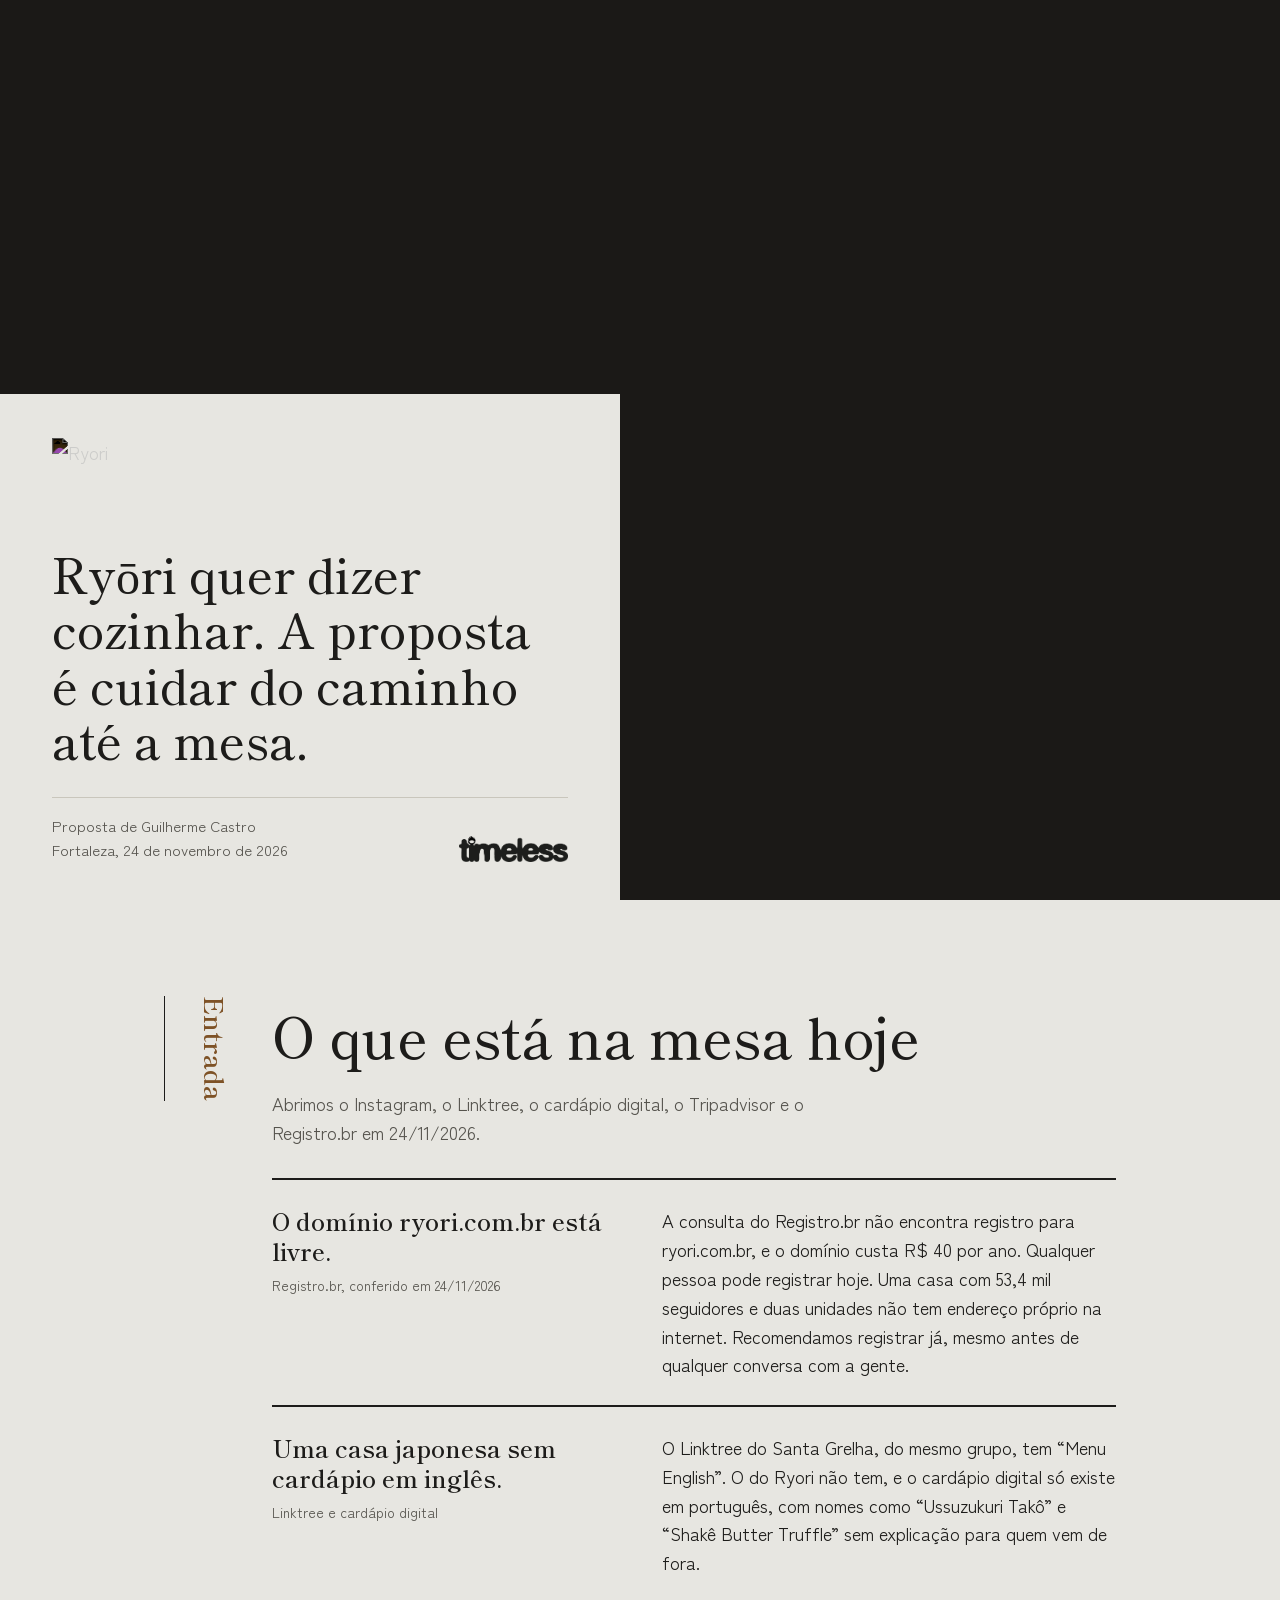
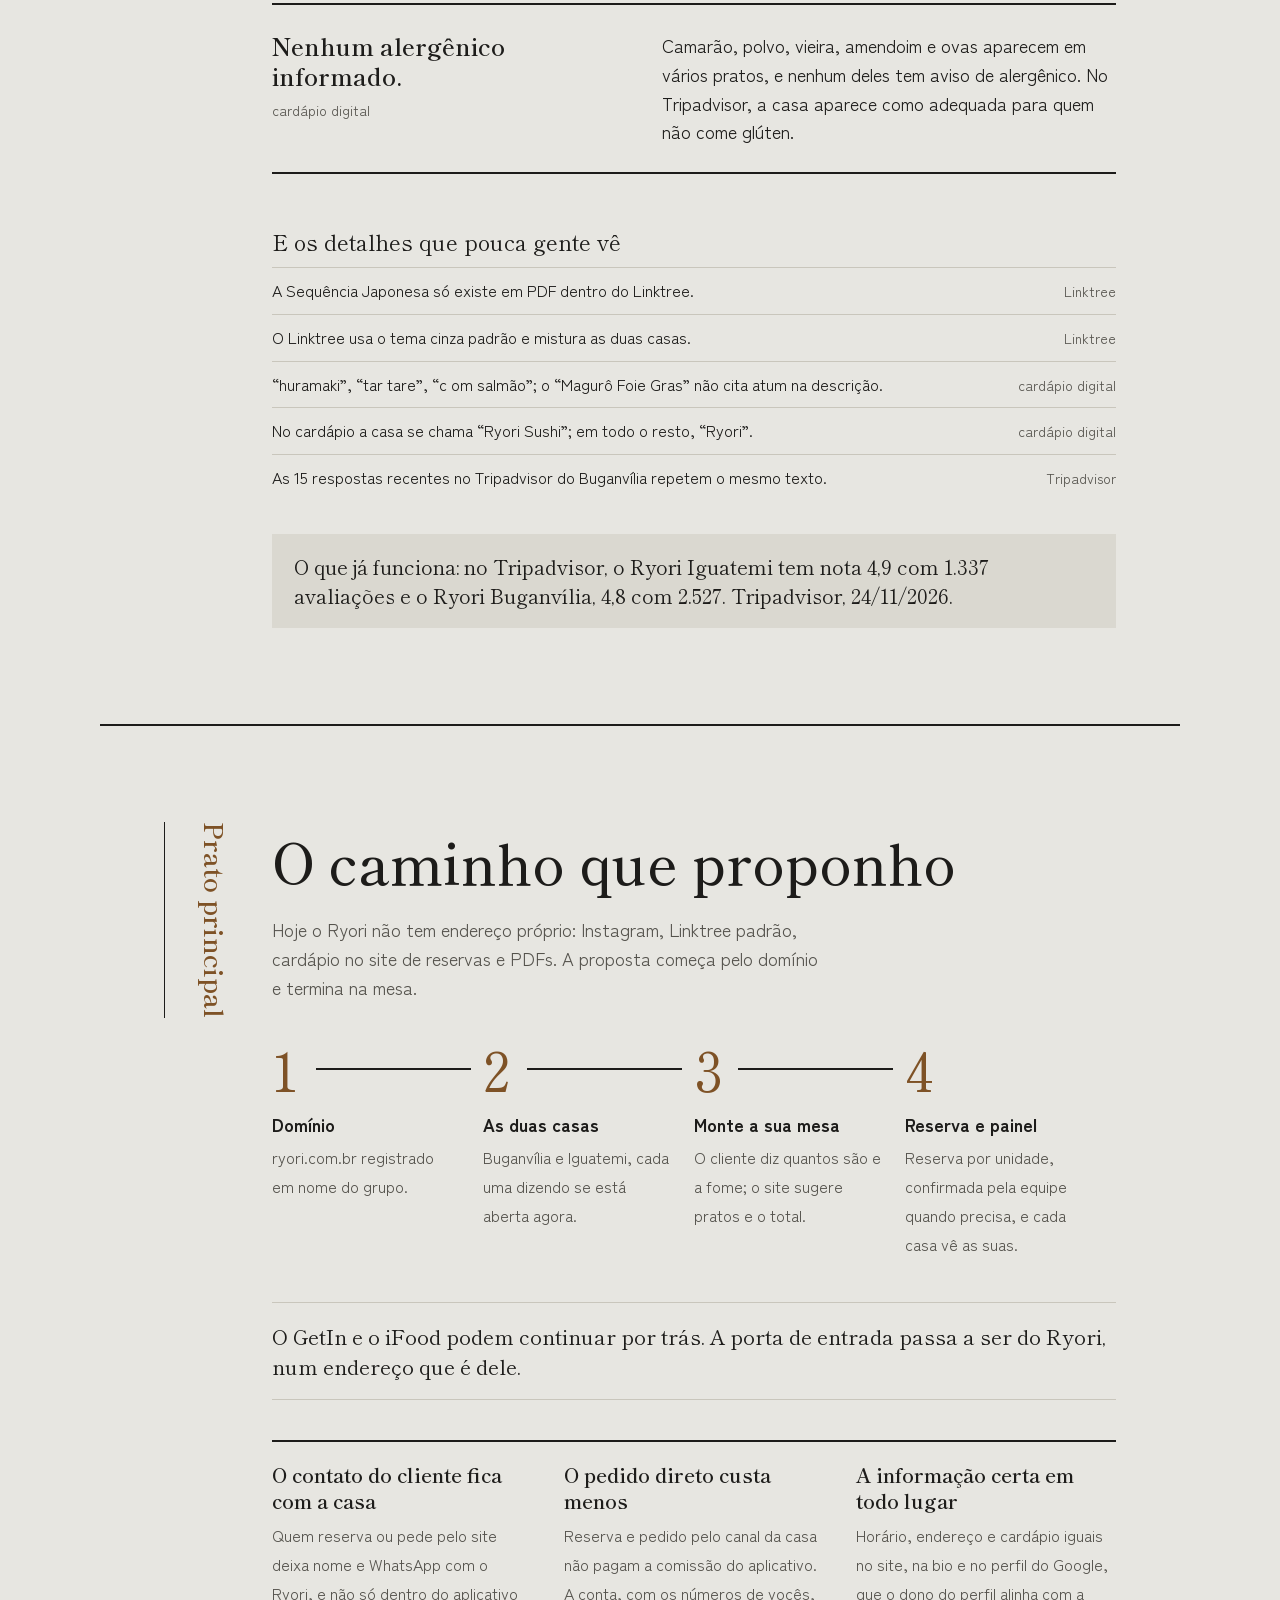
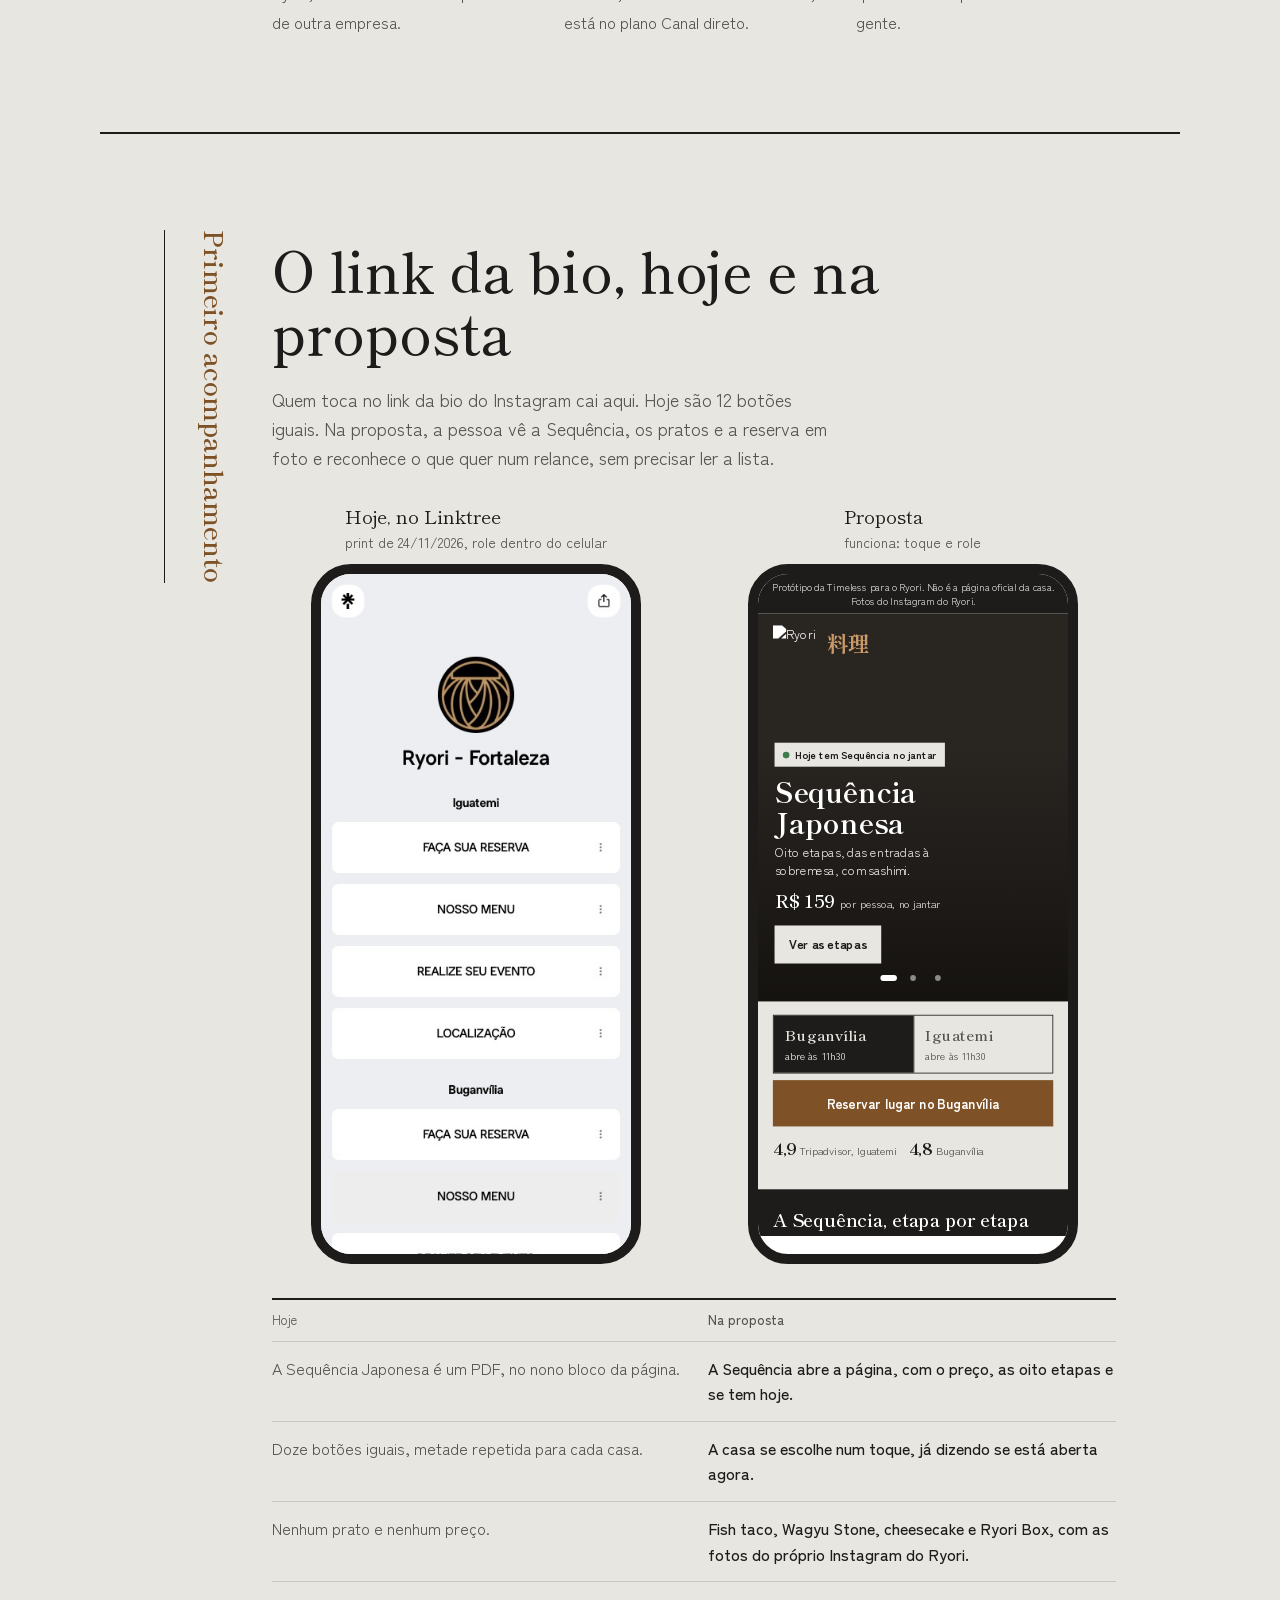
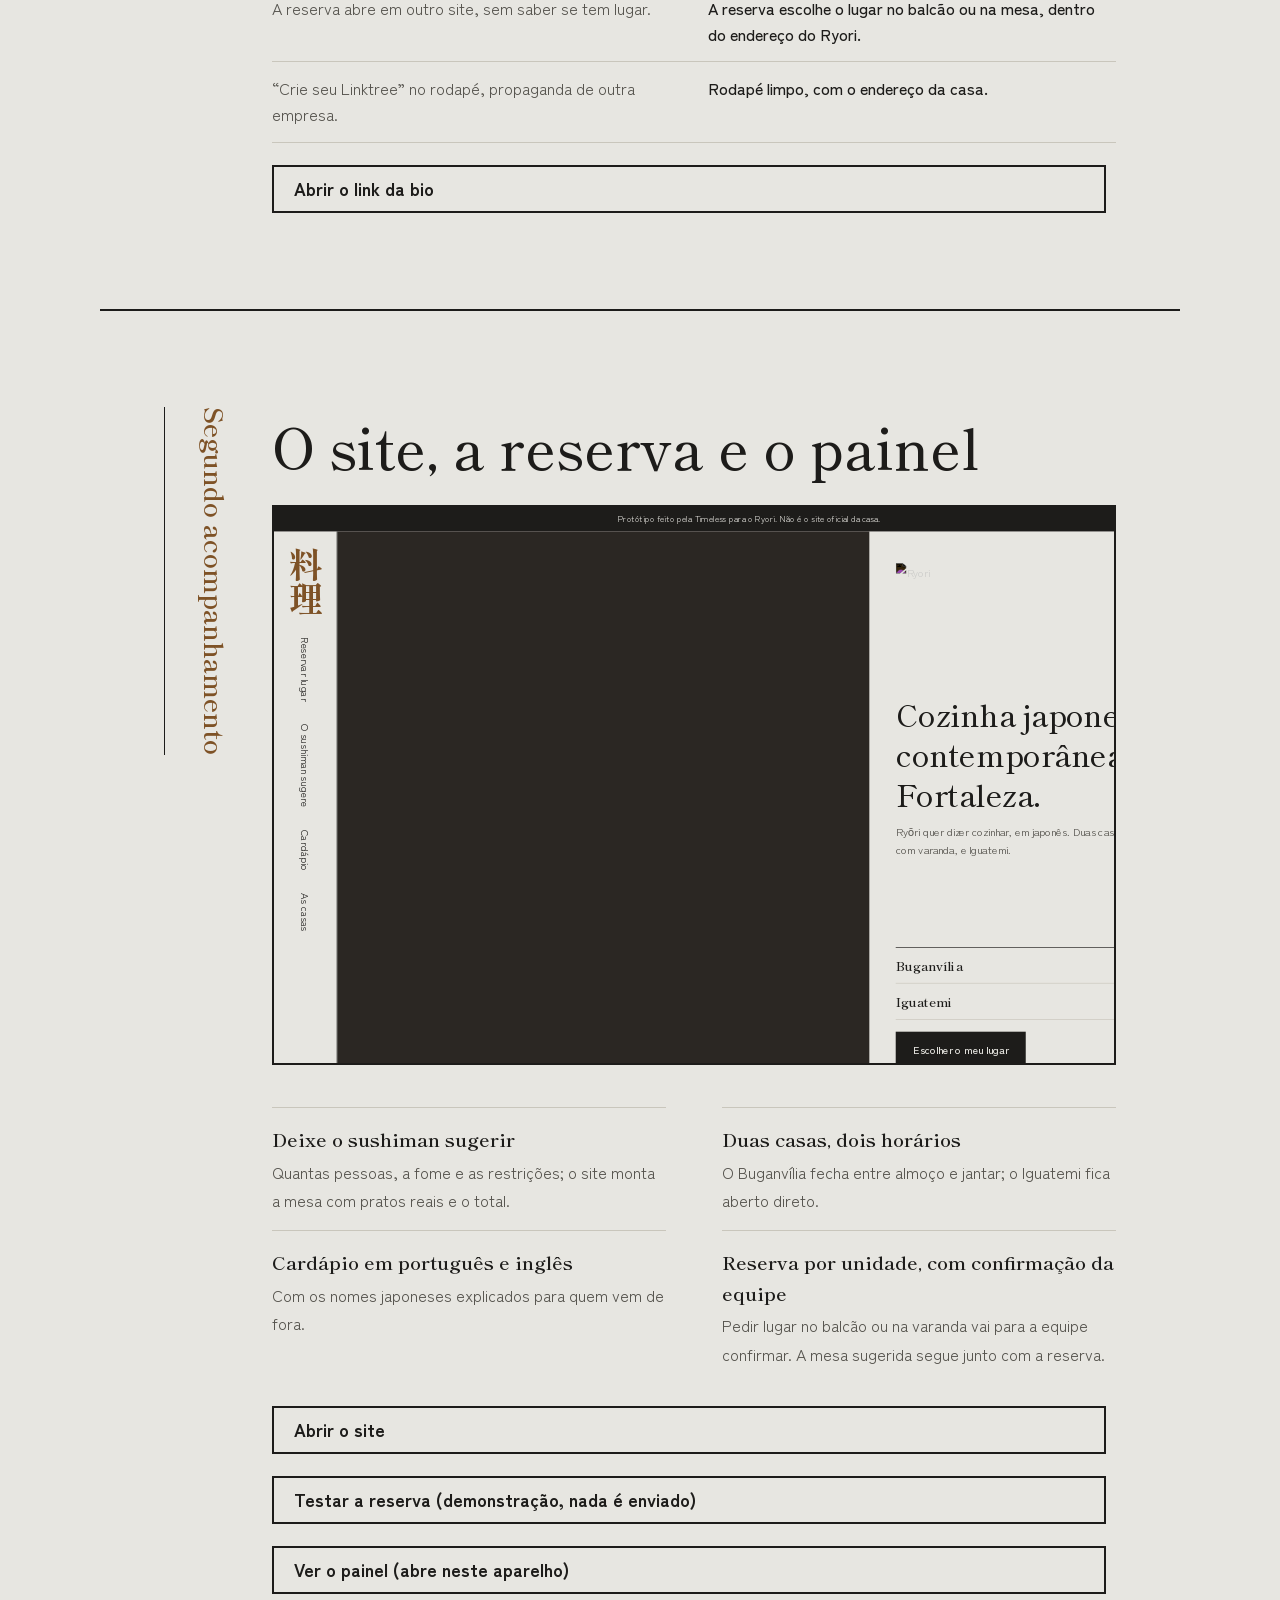
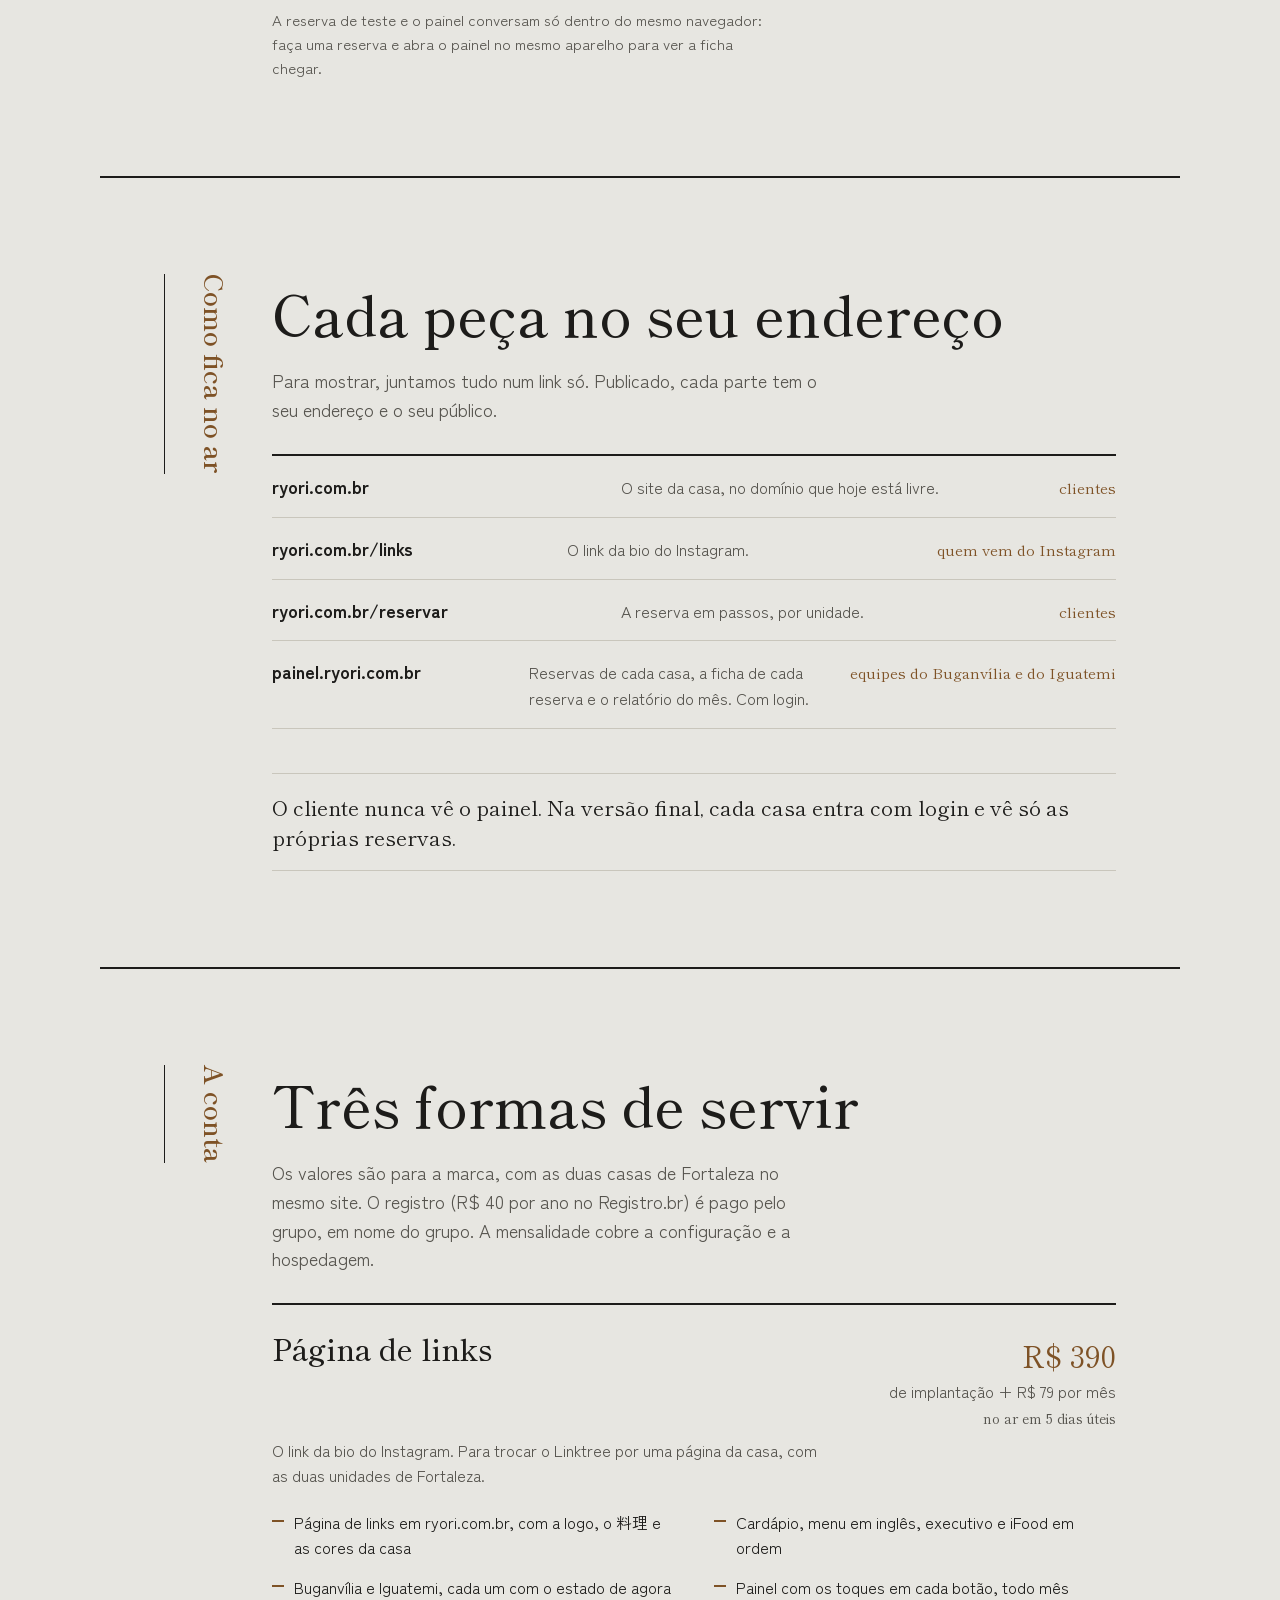
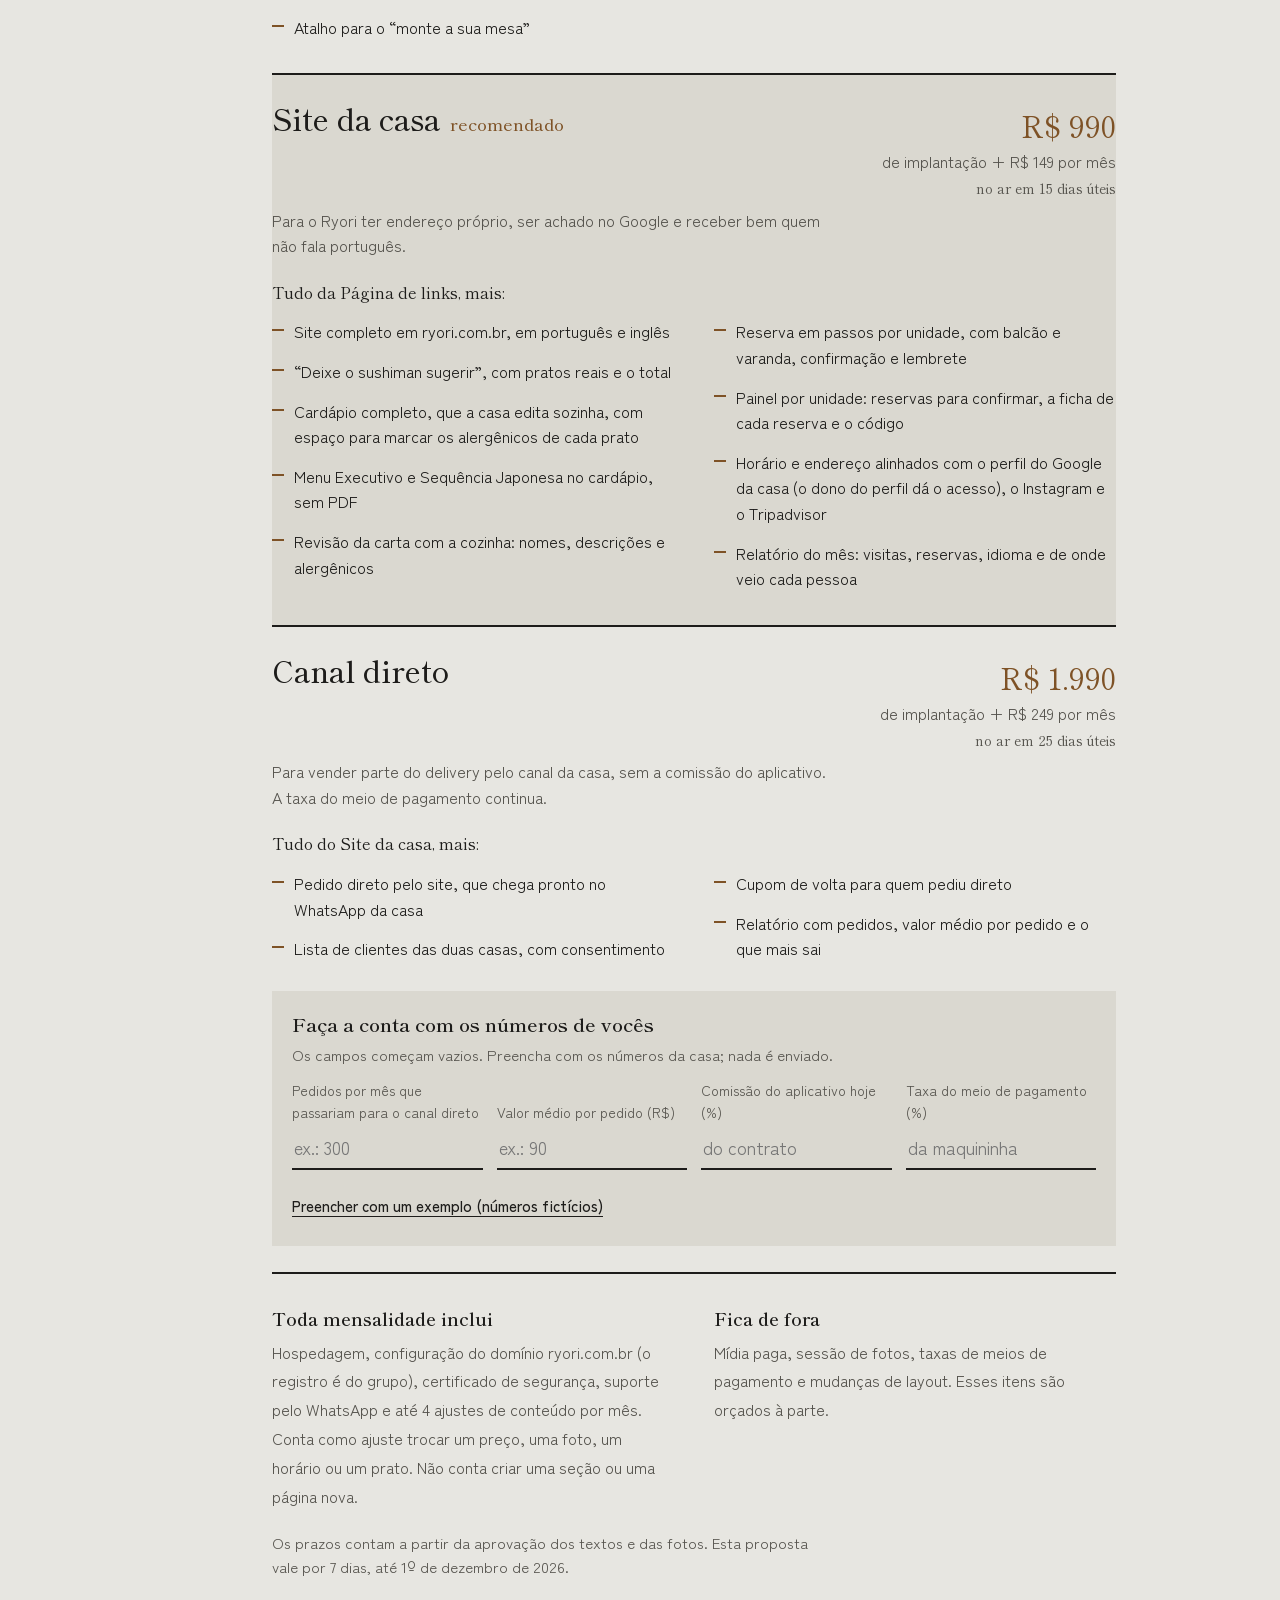
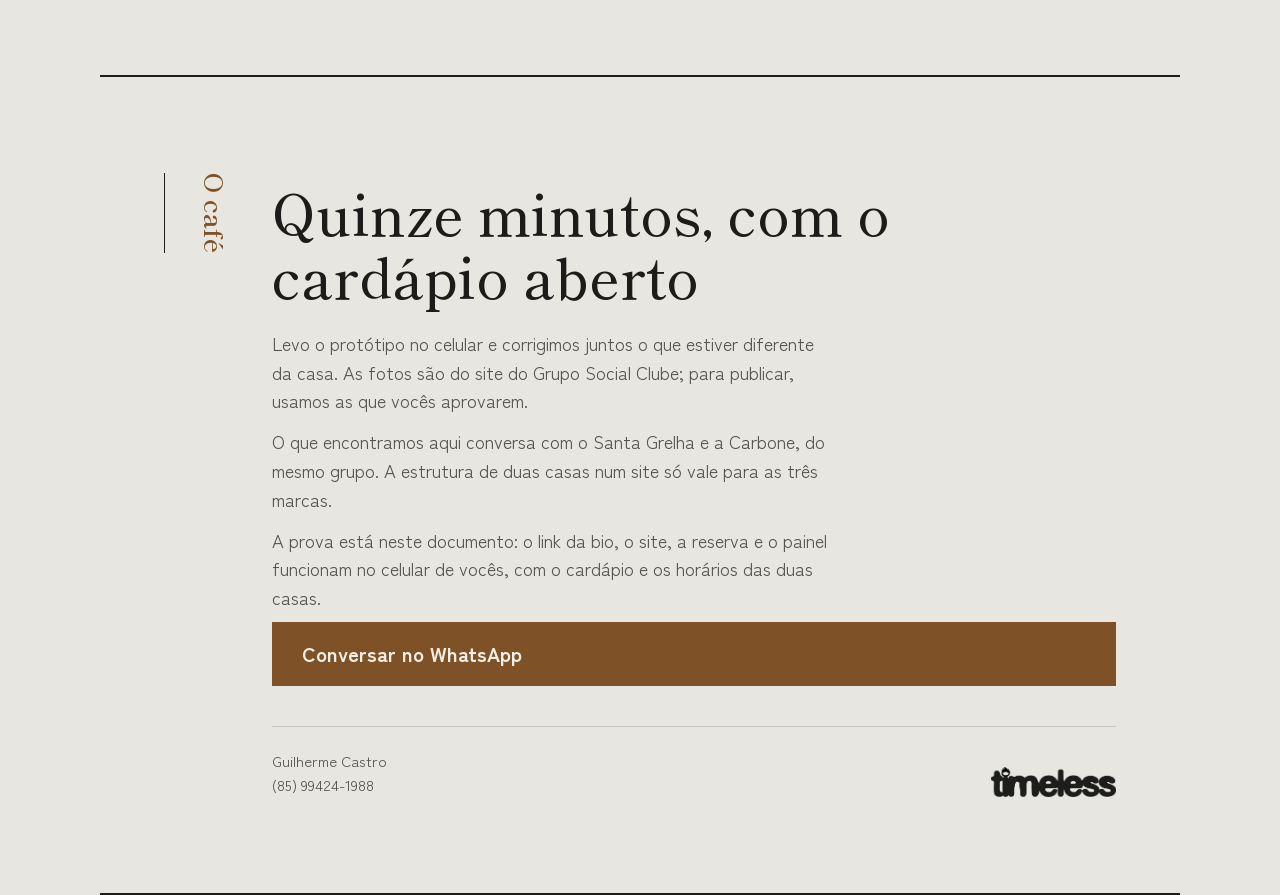
==== commit 3a5c6b89: "Proposta: link da bio de hoje e o proposto, lado a lado, com o que muda Co-Authored-By: Claude Opus " ====
--- a/index.html
+++ b/index.html
@@ -90,6 +90,17 @@
 .zap{display:inline-flex;align-items:center;min-height:64px;padding:0 30px;background:var(--acento);color:var(--acento-txt);text-decoration:none;font-size:20px;font-weight:600;margin:10px 0 40px}
 .assina{display:flex;justify-content:space-between;align-items:end;gap:24px;flex-wrap:wrap;padding-top:22px;border-top:1px solid var(--regra);font-size:15px;color:var(--tinta-2)}
 .assina img{height:30px}
+.ad{display:grid;grid-template-columns:repeat(2,minmax(0,1fr));gap:30px;margin-top:30px;justify-items:center}
+.ad figure{display:flex;flex-direction:column;align-items:center;gap:12px}
+.ad figcaption{font-family:var(--serif);font-size:19px}
+.ad figcaption small{display:block;font:400 14px var(--sans);color:var(--tinta-2);text-align:center}
+.cel-img .rola{height:100%;overflow-y:auto;background:#eceef1}
+.cel-img img{display:block;width:100%;height:auto}
+.troca{margin-top:34px;border-top:2px solid var(--tinta)}
+.troca div{display:grid;grid-template-columns:minmax(0,1fr) minmax(0,1fr);gap:28px;padding:14px 0;border-bottom:1px solid var(--regra);font-size:16px}
+.troca div:first-child{font-size:13px;color:var(--tinta-2);padding:10px 0}
+.troca span:first-child{color:var(--tinta-2)}
+.troca span:last-child{font-weight:500}
 .ganhos{list-style:none;display:grid;grid-template-columns:repeat(3,1fr);gap:32px;margin-top:40px;border-top:2px solid var(--tinta);padding-top:20px}
 .ganhos b{display:block;font-family:var(--serif);font-weight:600;font-size:20px;line-height:1.3;margin-bottom:6px}
 .ganhos span{color:var(--tinta-2);font-size:16px}
@@ -117,6 +128,7 @@
   .plano{grid-template-columns:1fr} .plano .val{text-align:left} .inclui{grid-template-columns:1fr;gap:18px}
   .enderecos div{grid-template-columns:1fr;gap:2px} .enderecos em{text-align:left}
   .ganhos{grid-template-columns:1fr;gap:18px} .calc .campos{grid-template-columns:1fr 1fr}
+  .ad{grid-template-columns:1fr;gap:34px} .troca div{grid-template-columns:1fr;gap:2px} .troca div:first-child{display:none} .troca span:first-child::before{content:'Hoje: '} .troca span:last-child::before{content:'Proposta: ';color:var(--acento)}
 }
 @media print{
   @page{size:A4;margin:0}
@@ -125,6 +137,8 @@
   .capa{min-height:297mm;break-after:page} .capa .base{width:62%}
   .caminho{grid-template-columns:repeat(4,1fr)} .vivo{grid-template-columns:auto 1fr} .site .vivo{grid-template-columns:1fr 1fr}
   .tela{height:470px} .tela iframe{transform:scale(.48)}
+  .ad{grid-template-columns:1fr 1fr;margin-top:10px;gap:10px} .ad .cel{height:400px;width:230px} .ad .cel iframe{transform:scale(.56)} .ad figcaption{font-size:15px}
+  .troca{margin-top:14px} .troca div{grid-template-columns:1fr 1fr;gap:20px;padding:6px 0;font-size:12px} .troca div:first-child{display:grid} .troca span::before{content:none!important}
   h3{font-size:38px;margin-bottom:14px} .folha .texto.mut{font-size:14px}
   .achado{padding:11px 0;gap:24px;grid-template-columns:1fr 2.2fr} .achado b{font-size:18px} .achado p{font-size:13px;line-height:1.5}
   .miudos{margin-top:18px} .miudo{padding:5px 0;font-size:12.5px} .miudo .onde{font-size:11.5px} .elogio{font-size:13px;line-height:1.4;margin-top:10px;padding:8px 12px} .notas li{padding:9px 0} .notas b{font-size:16px} .notas span{font-size:13px} .achado .fonte{font-size:11.5px;margin-top:4px}
@@ -178,11 +192,14 @@
 
 <section class="folha">
   <h2>Primeiro acompanhamento</h2>
-  <h3>O link da bio</h3>
-  <div class="vivo">
-    <div class="cel"><iframe src="site/links/" title="Protótipo do link da bio" loading="lazy"></iframe></div>
-    <div><ul class="notas"><li><b>料理, ryōri</b><span>O nome da casa em japonês abre a página, com a logo e as duas casas.</span></li><li><b>Um botão principal: reservar</b><span>O cliente escolhe a casa num toque, vê se está aberta (“volta às 18h” no Buganvília entre os turnos) e reserva.</span></li><li><b>Monte a sua mesa</b><span>Um atalho para a sugestão do sushiman, direto da bio.</span></li><li><b>Menu in English</b><span>O cardápio em inglês, que hoje não existe.</span></li></ul><a class="abrir" href="site/links/">Abrir o link da bio</a></div>
-  </div>
+  <h3>O link da bio, hoje e na proposta</h3>
+  <p class="texto mut">Quem toca no link da bio do Instagram cai aqui. Hoje são 12 botões iguais. Na proposta, a pessoa vê a Sequência, os pratos e a reserva em foto e reconhece o que quer num relance, sem precisar ler a lista.</p>
+  <div class="ad">
+    <figure><figcaption>Hoje, no Linktree<small>print de 24/11/2026, role dentro do celular</small></figcaption><div class="cel cel-img"><div class="rola" tabindex="0" aria-label="Print do Linktree atual"><img src="assets/linktree-hoje.jpg" alt="Linktree atual do Ryori: doze botões iguais, separados por casa" loading="lazy"></div></div></figure>
+    <figure><figcaption>Proposta<small>funciona: toque e role</small></figcaption><div class="cel"><iframe src="site/links/" title="Protótipo do link da bio" loading="lazy"></iframe></div></figure>
+  </div>
+  <div class="troca"><div><span>Hoje</span><span>Na proposta</span></div><div><span>A Sequência Japonesa é um PDF, no nono bloco da página.</span><span>A Sequência abre a página, com o preço, as oito etapas e se tem hoje.</span></div><div><span>Doze botões iguais, metade repetida para cada casa.</span><span>A casa se escolhe num toque, já dizendo se está aberta agora.</span></div><div><span>Nenhum prato e nenhum preço.</span><span>Fish taco, Wagyu Stone, cheesecake e Ryori Box, com as fotos do próprio Instagram do Ryori.</span></div><div><span>A reserva abre em outro site, sem saber se tem lugar.</span><span>A reserva escolhe o lugar no balcão ou na mesa, dentro do endereço do Ryori.</span></div><div><span>“Crie seu Linktree” no rodapé, propaganda de outra empresa.</span><span>Rodapé limpo, com o endereço da casa.</span></div></div>
+  <a class="abrir" href="site/links/">Abrir o link da bio</a>
 </section>
 
 <section class="folha site">
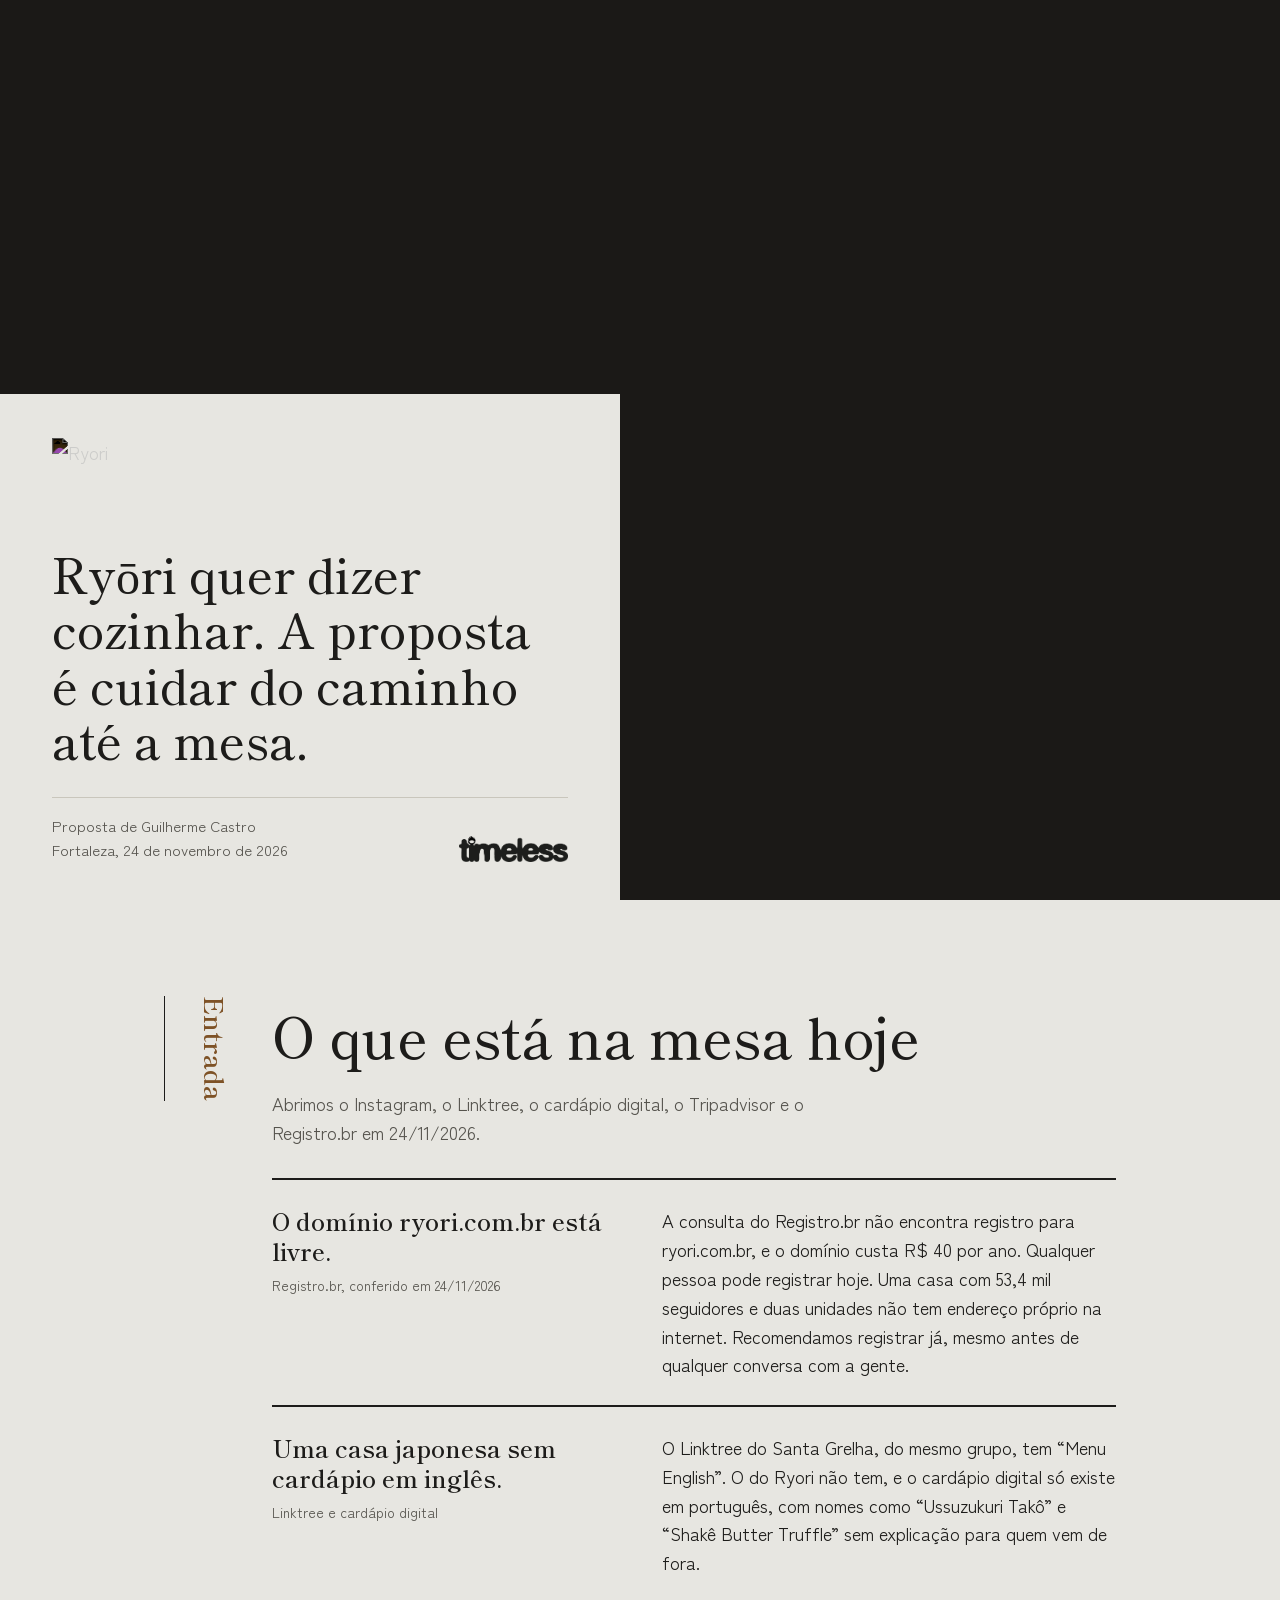
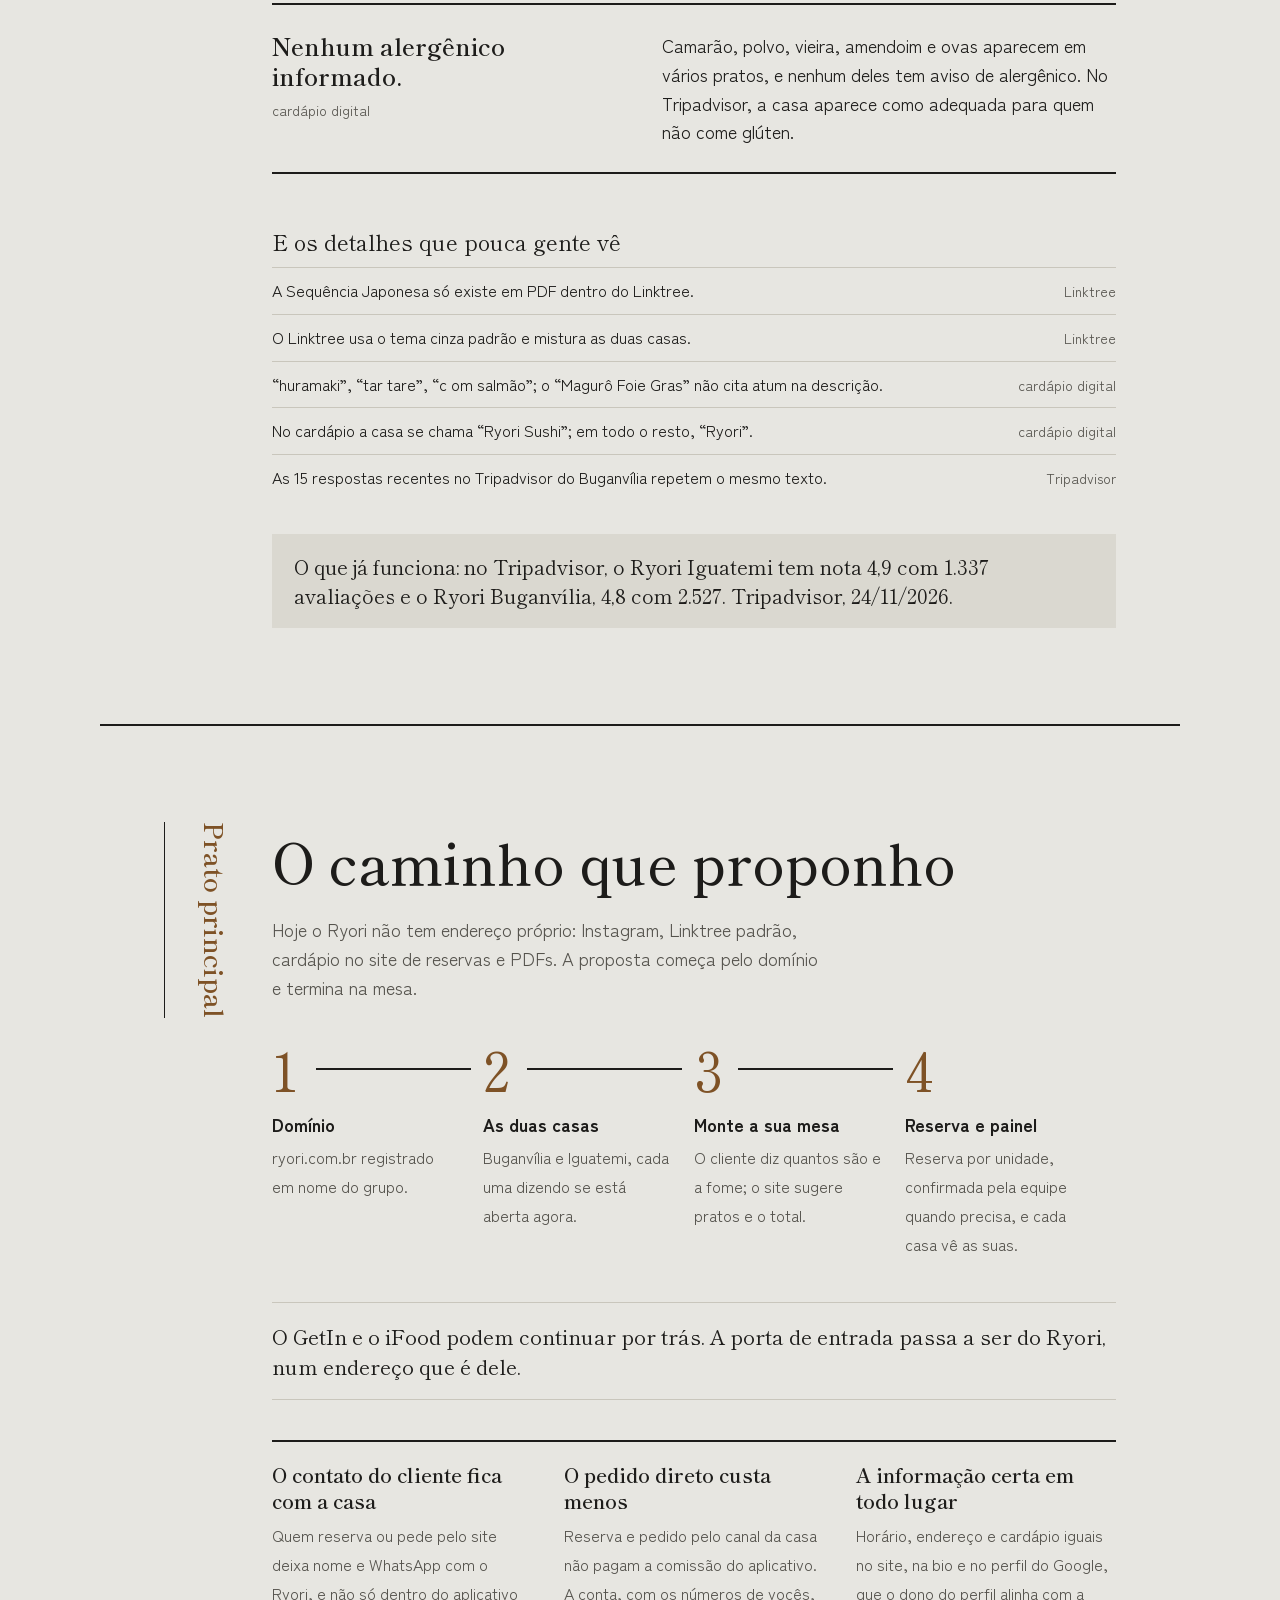
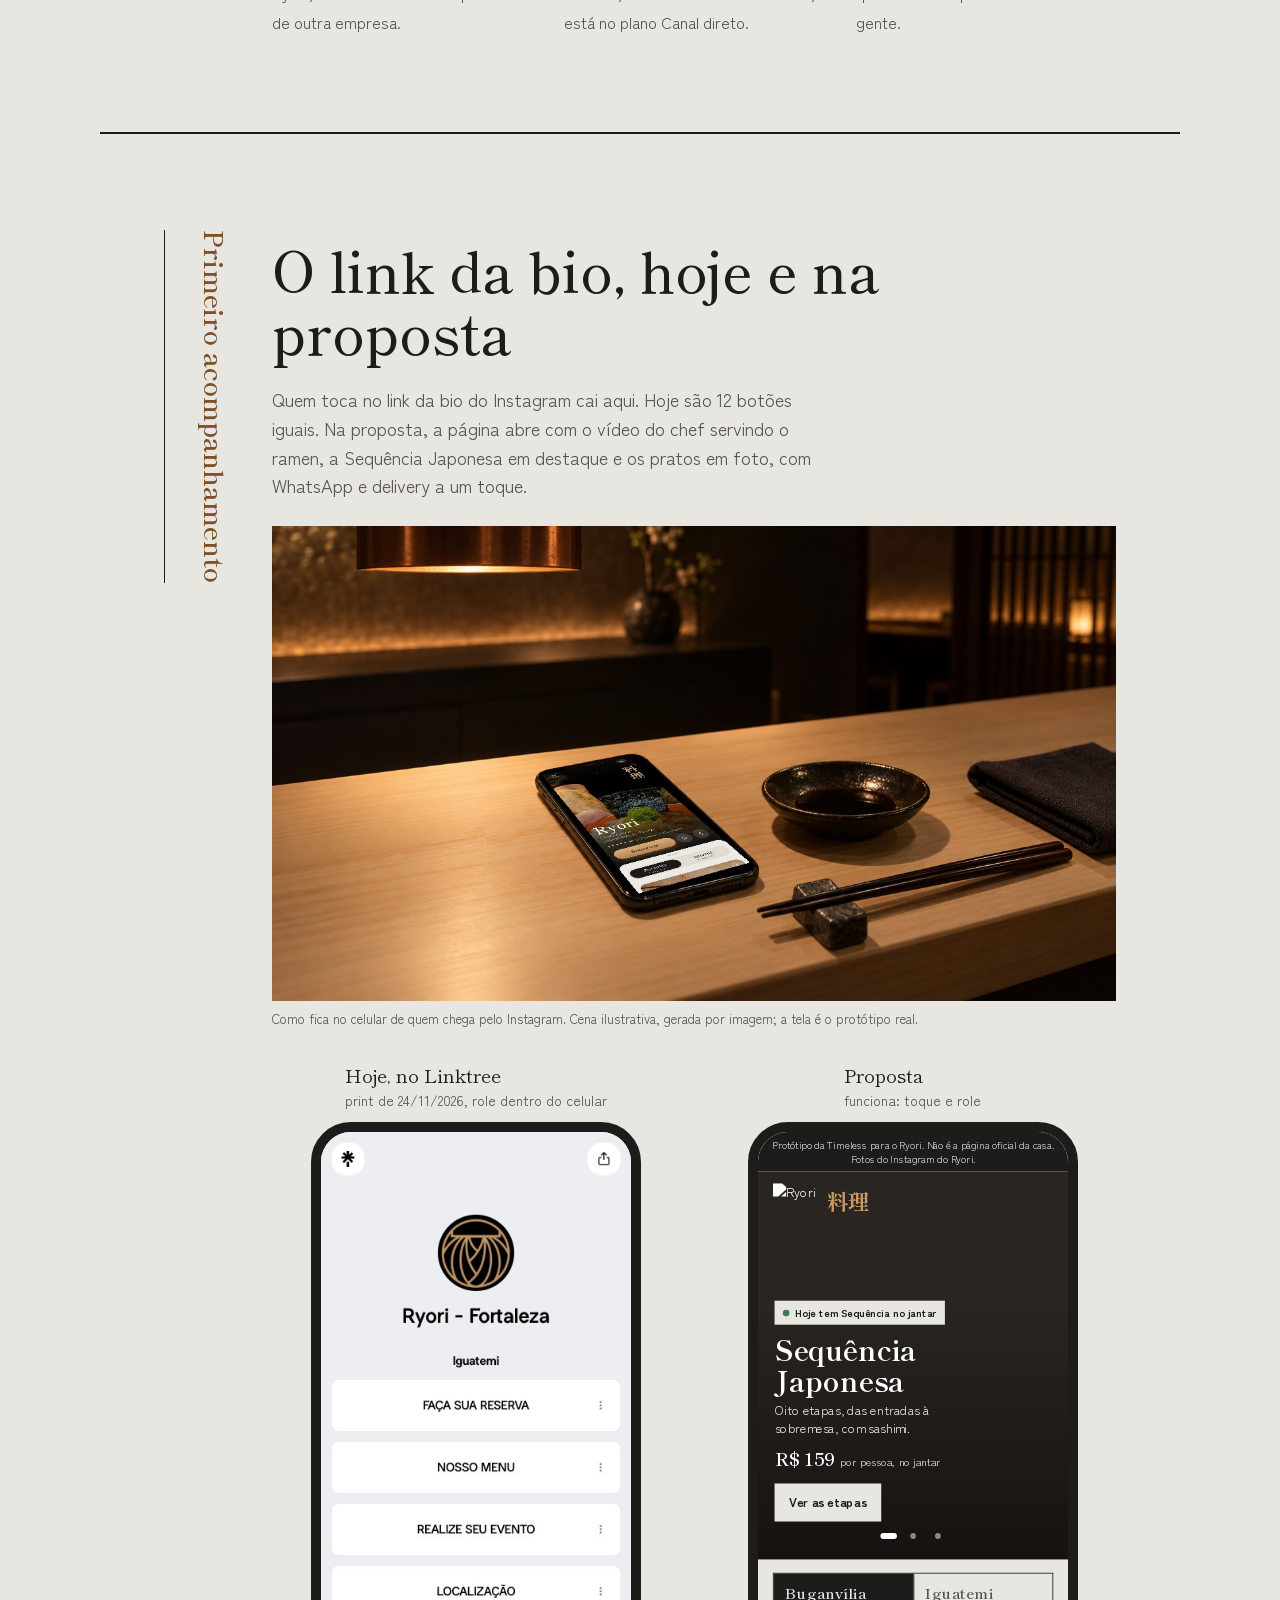
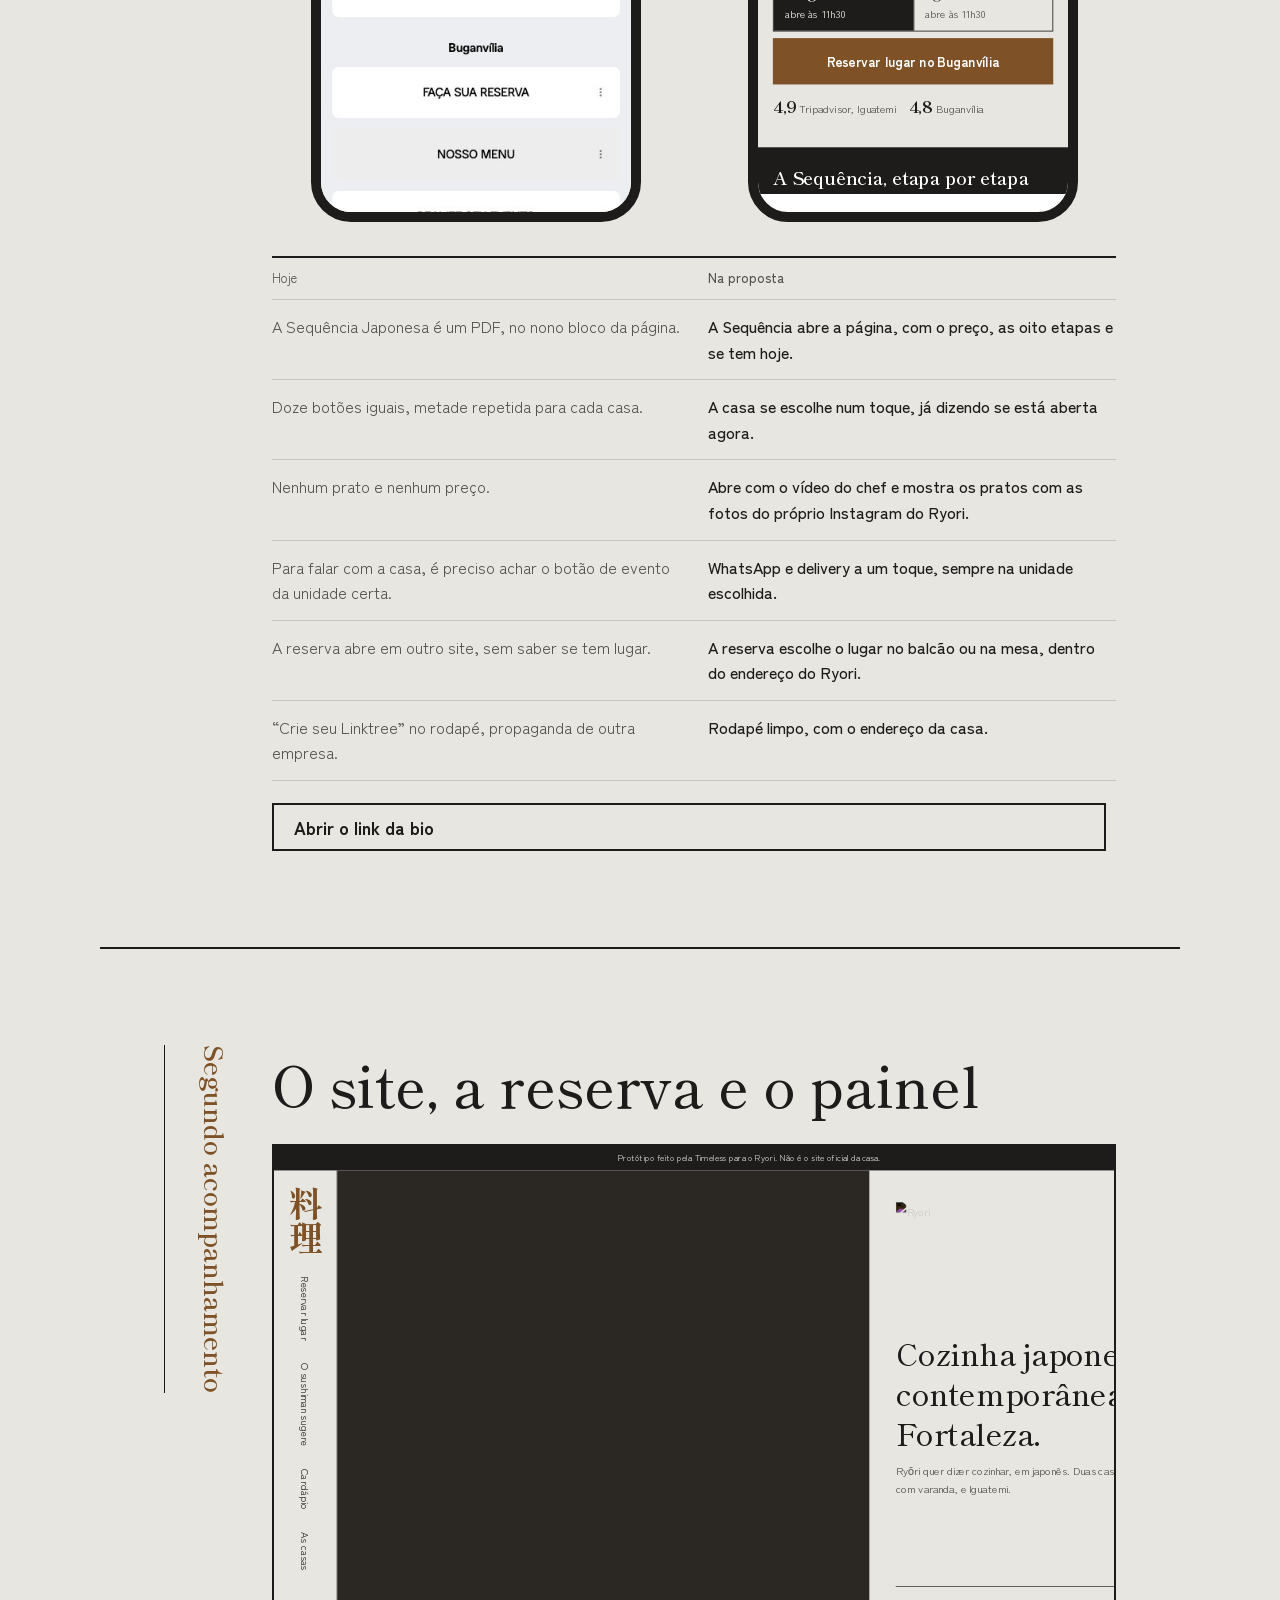
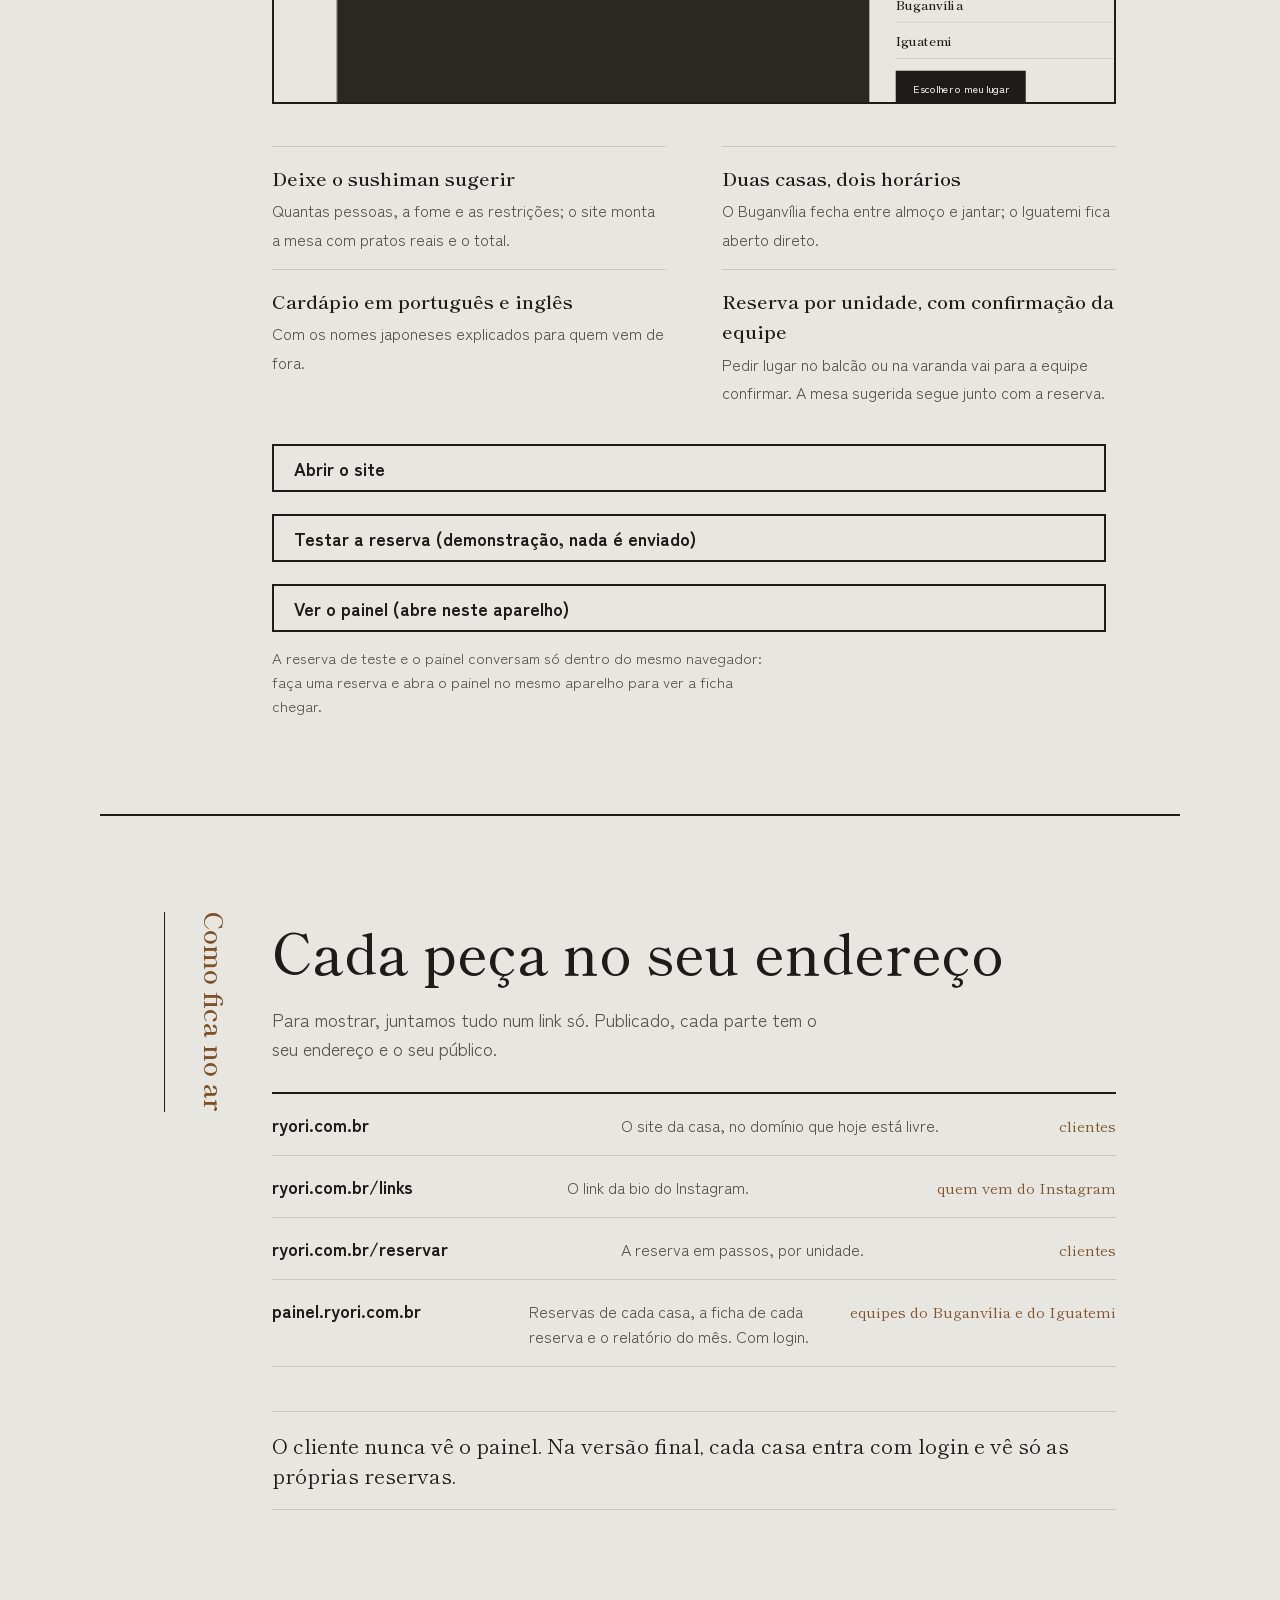
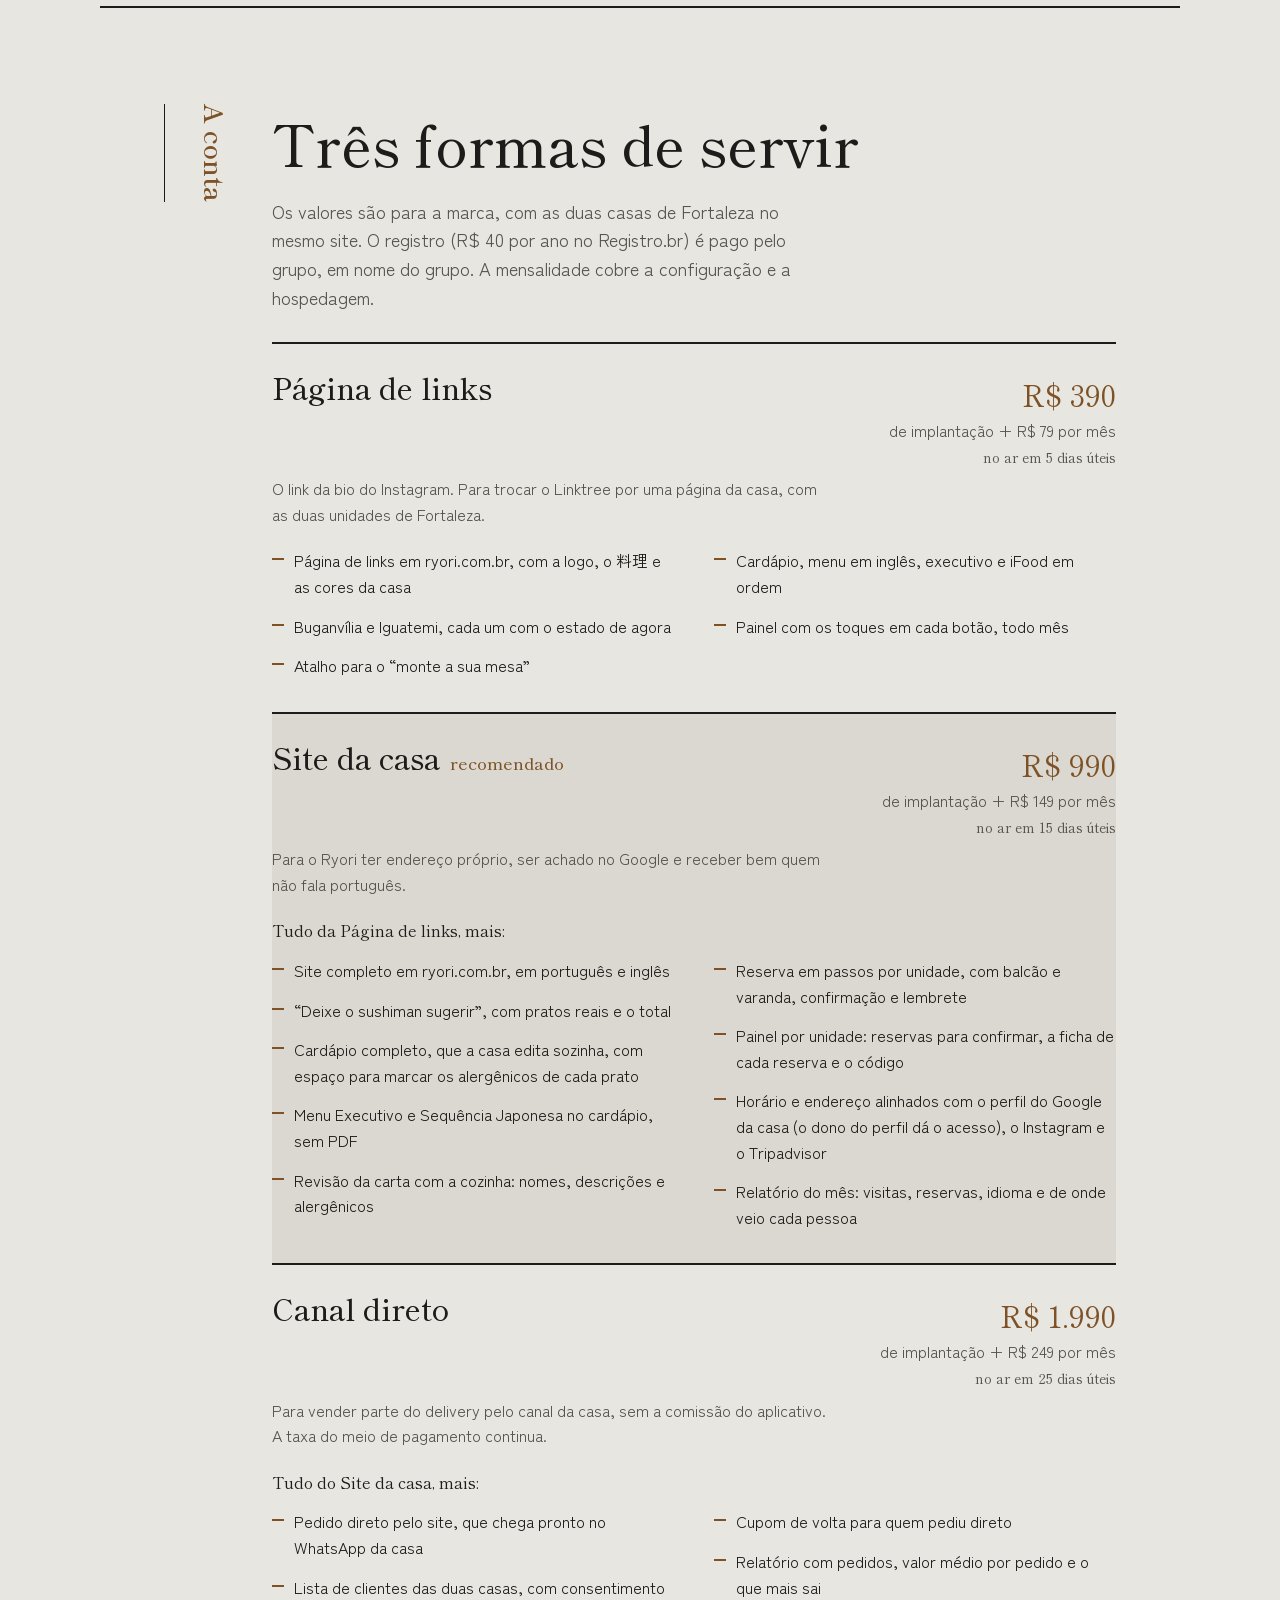
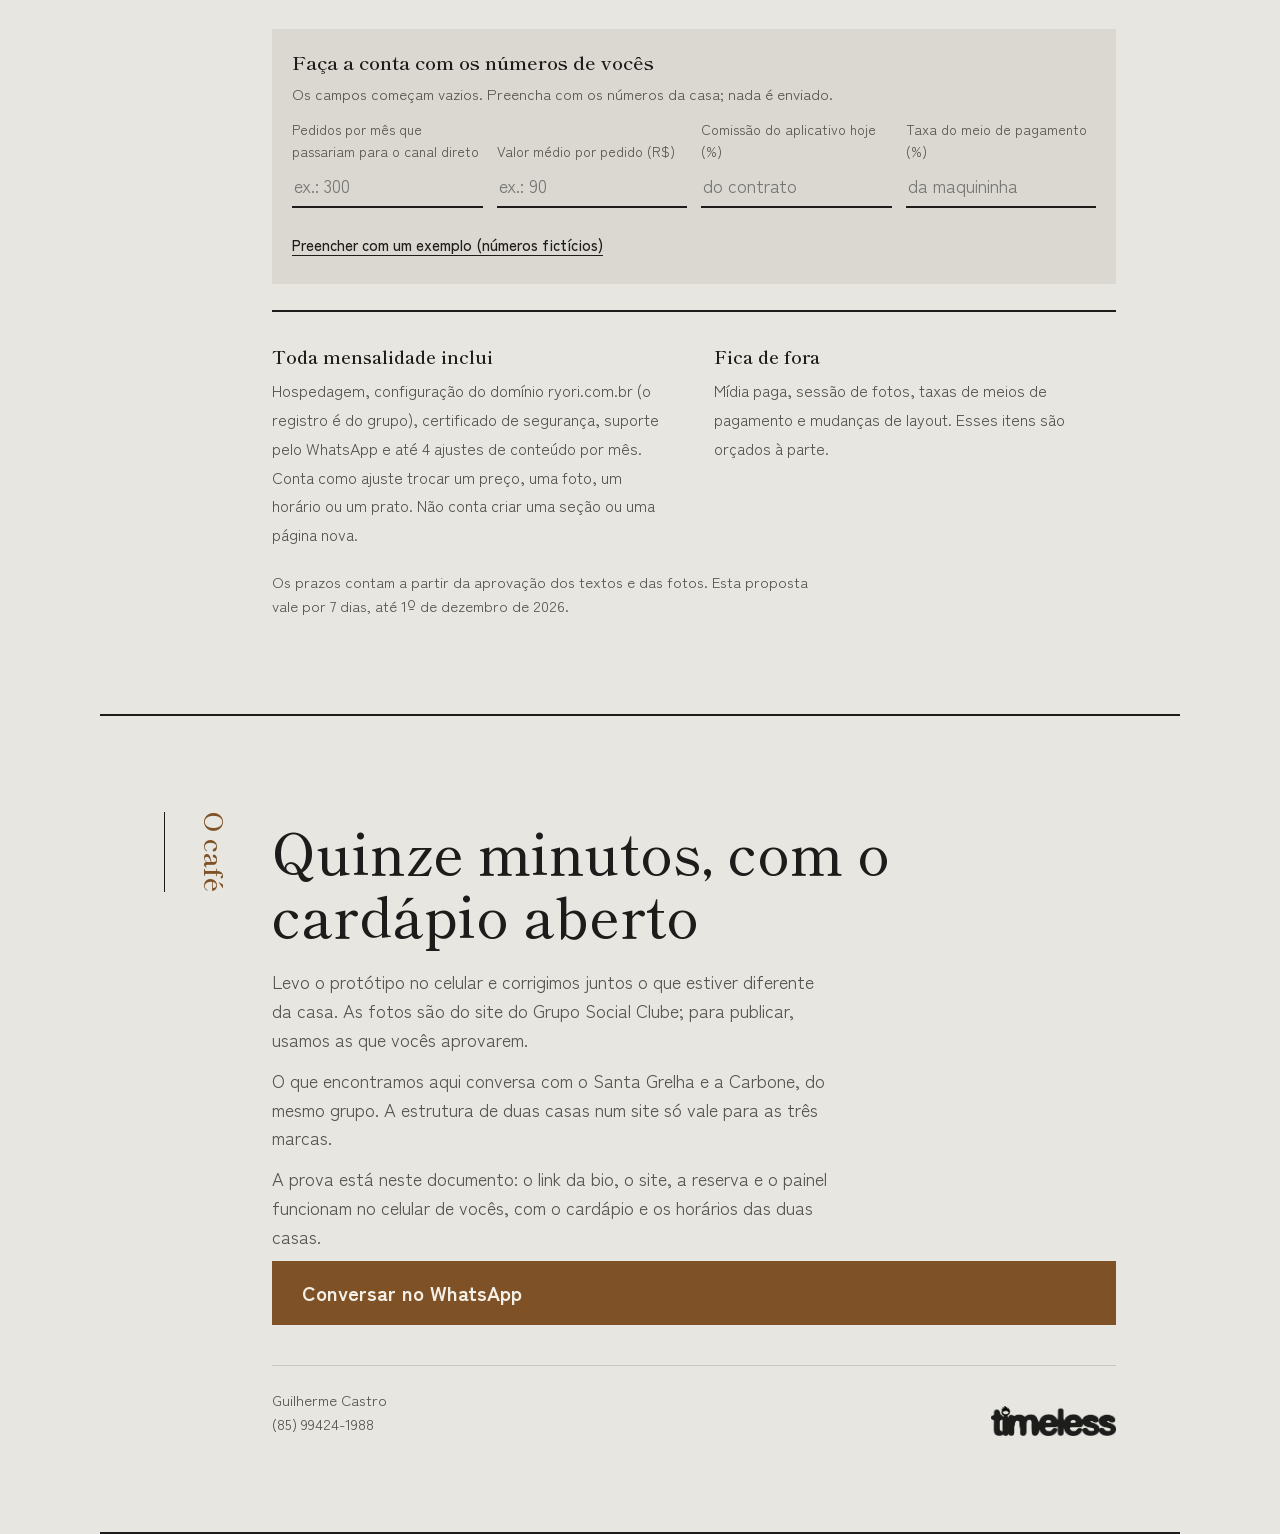
==== commit 3755a615: "Proposta: como fica no celular (cena gerada com a tela real) e lista de trocas atualizada Co-Authore" ====
--- a/index.html
+++ b/index.html
@@ -90,6 +90,9 @@
 .zap{display:inline-flex;align-items:center;min-height:64px;padding:0 30px;background:var(--acento);color:var(--acento-txt);text-decoration:none;font-size:20px;font-weight:600;margin:10px 0 40px}
 .assina{display:flex;justify-content:space-between;align-items:end;gap:24px;flex-wrap:wrap;padding-top:22px;border-top:1px solid var(--regra);font-size:15px;color:var(--tinta-2)}
 .assina img{height:30px}
+.mock{margin-top:26px}
+.mock img{width:100%;height:auto;display:block}
+.mock figcaption{font-size:13px;color:var(--tinta-2);margin-top:8px}
 .ad{display:grid;grid-template-columns:repeat(2,minmax(0,1fr));gap:30px;margin-top:30px;justify-items:center}
 .ad figure{display:flex;flex-direction:column;align-items:center;gap:12px}
 .ad figcaption{font-family:var(--serif);font-size:19px}
@@ -137,7 +140,7 @@
   .capa{min-height:297mm;break-after:page} .capa .base{width:62%}
   .caminho{grid-template-columns:repeat(4,1fr)} .vivo{grid-template-columns:auto 1fr} .site .vivo{grid-template-columns:1fr 1fr}
   .tela{height:470px} .tela iframe{transform:scale(.48)}
-  .ad{grid-template-columns:1fr 1fr;margin-top:10px;gap:10px} .ad .cel{height:400px;width:230px} .ad .cel iframe{transform:scale(.56)} .ad figcaption{font-size:15px}
+  .mock{display:none} .ad{grid-template-columns:1fr 1fr;margin-top:10px;gap:10px} .ad .cel{height:330px;width:230px} .ad .cel iframe{transform:scale(.56)} .ad figcaption{font-size:15px}
   .troca{margin-top:14px} .troca div{grid-template-columns:1fr 1fr;gap:20px;padding:6px 0;font-size:12px} .troca div:first-child{display:grid} .troca span::before{content:none!important}
   h3{font-size:38px;margin-bottom:14px} .folha .texto.mut{font-size:14px}
   .achado{padding:11px 0;gap:24px;grid-template-columns:1fr 2.2fr} .achado b{font-size:18px} .achado p{font-size:13px;line-height:1.5}
@@ -193,12 +196,13 @@
 <section class="folha">
   <h2>Primeiro acompanhamento</h2>
   <h3>O link da bio, hoje e na proposta</h3>
-  <p class="texto mut">Quem toca no link da bio do Instagram cai aqui. Hoje são 12 botões iguais. Na proposta, a pessoa vê a Sequência, os pratos e a reserva em foto e reconhece o que quer num relance, sem precisar ler a lista.</p>
+  <p class="texto mut">Quem toca no link da bio do Instagram cai aqui. Hoje são 12 botões iguais. Na proposta, a página abre com o vídeo do chef servindo o ramen, a Sequência Japonesa em destaque e os pratos em foto, com WhatsApp e delivery a um toque.</p>
+  <figure class="mock"><img src="assets/como-fica.jpg" alt="A bio nova do Ryori aberta num celular sobre um balcão de madeira" loading="lazy"><figcaption>Como fica no celular de quem chega pelo Instagram. Cena ilustrativa, gerada por imagem; a tela é o protótipo real.</figcaption></figure>
   <div class="ad">
     <figure><figcaption>Hoje, no Linktree<small>print de 24/11/2026, role dentro do celular</small></figcaption><div class="cel cel-img"><div class="rola" tabindex="0" aria-label="Print do Linktree atual"><img src="assets/linktree-hoje.jpg" alt="Linktree atual do Ryori: doze botões iguais, separados por casa" loading="lazy"></div></div></figure>
     <figure><figcaption>Proposta<small>funciona: toque e role</small></figcaption><div class="cel"><iframe src="site/links/" title="Protótipo do link da bio" loading="lazy"></iframe></div></figure>
   </div>
-  <div class="troca"><div><span>Hoje</span><span>Na proposta</span></div><div><span>A Sequência Japonesa é um PDF, no nono bloco da página.</span><span>A Sequência abre a página, com o preço, as oito etapas e se tem hoje.</span></div><div><span>Doze botões iguais, metade repetida para cada casa.</span><span>A casa se escolhe num toque, já dizendo se está aberta agora.</span></div><div><span>Nenhum prato e nenhum preço.</span><span>Fish taco, Wagyu Stone, cheesecake e Ryori Box, com as fotos do próprio Instagram do Ryori.</span></div><div><span>A reserva abre em outro site, sem saber se tem lugar.</span><span>A reserva escolhe o lugar no balcão ou na mesa, dentro do endereço do Ryori.</span></div><div><span>“Crie seu Linktree” no rodapé, propaganda de outra empresa.</span><span>Rodapé limpo, com o endereço da casa.</span></div></div>
+  <div class="troca"><div><span>Hoje</span><span>Na proposta</span></div><div><span>A Sequência Japonesa é um PDF, no nono bloco da página.</span><span>A Sequência abre a página, com o preço, as oito etapas e se tem hoje.</span></div><div><span>Doze botões iguais, metade repetida para cada casa.</span><span>A casa se escolhe num toque, já dizendo se está aberta agora.</span></div><div><span>Nenhum prato e nenhum preço.</span><span>Abre com o vídeo do chef e mostra os pratos com as fotos do próprio Instagram do Ryori.</span></div><div><span>Para falar com a casa, é preciso achar o botão de evento da unidade certa.</span><span>WhatsApp e delivery a um toque, sempre na unidade escolhida.</span></div><div><span>A reserva abre em outro site, sem saber se tem lugar.</span><span>A reserva escolhe o lugar no balcão ou na mesa, dentro do endereço do Ryori.</span></div><div><span>“Crie seu Linktree” no rodapé, propaganda de outra empresa.</span><span>Rodapé limpo, com o endereço da casa.</span></div></div>
   <a class="abrir" href="site/links/">Abrir o link da bio</a>
 </section>
 
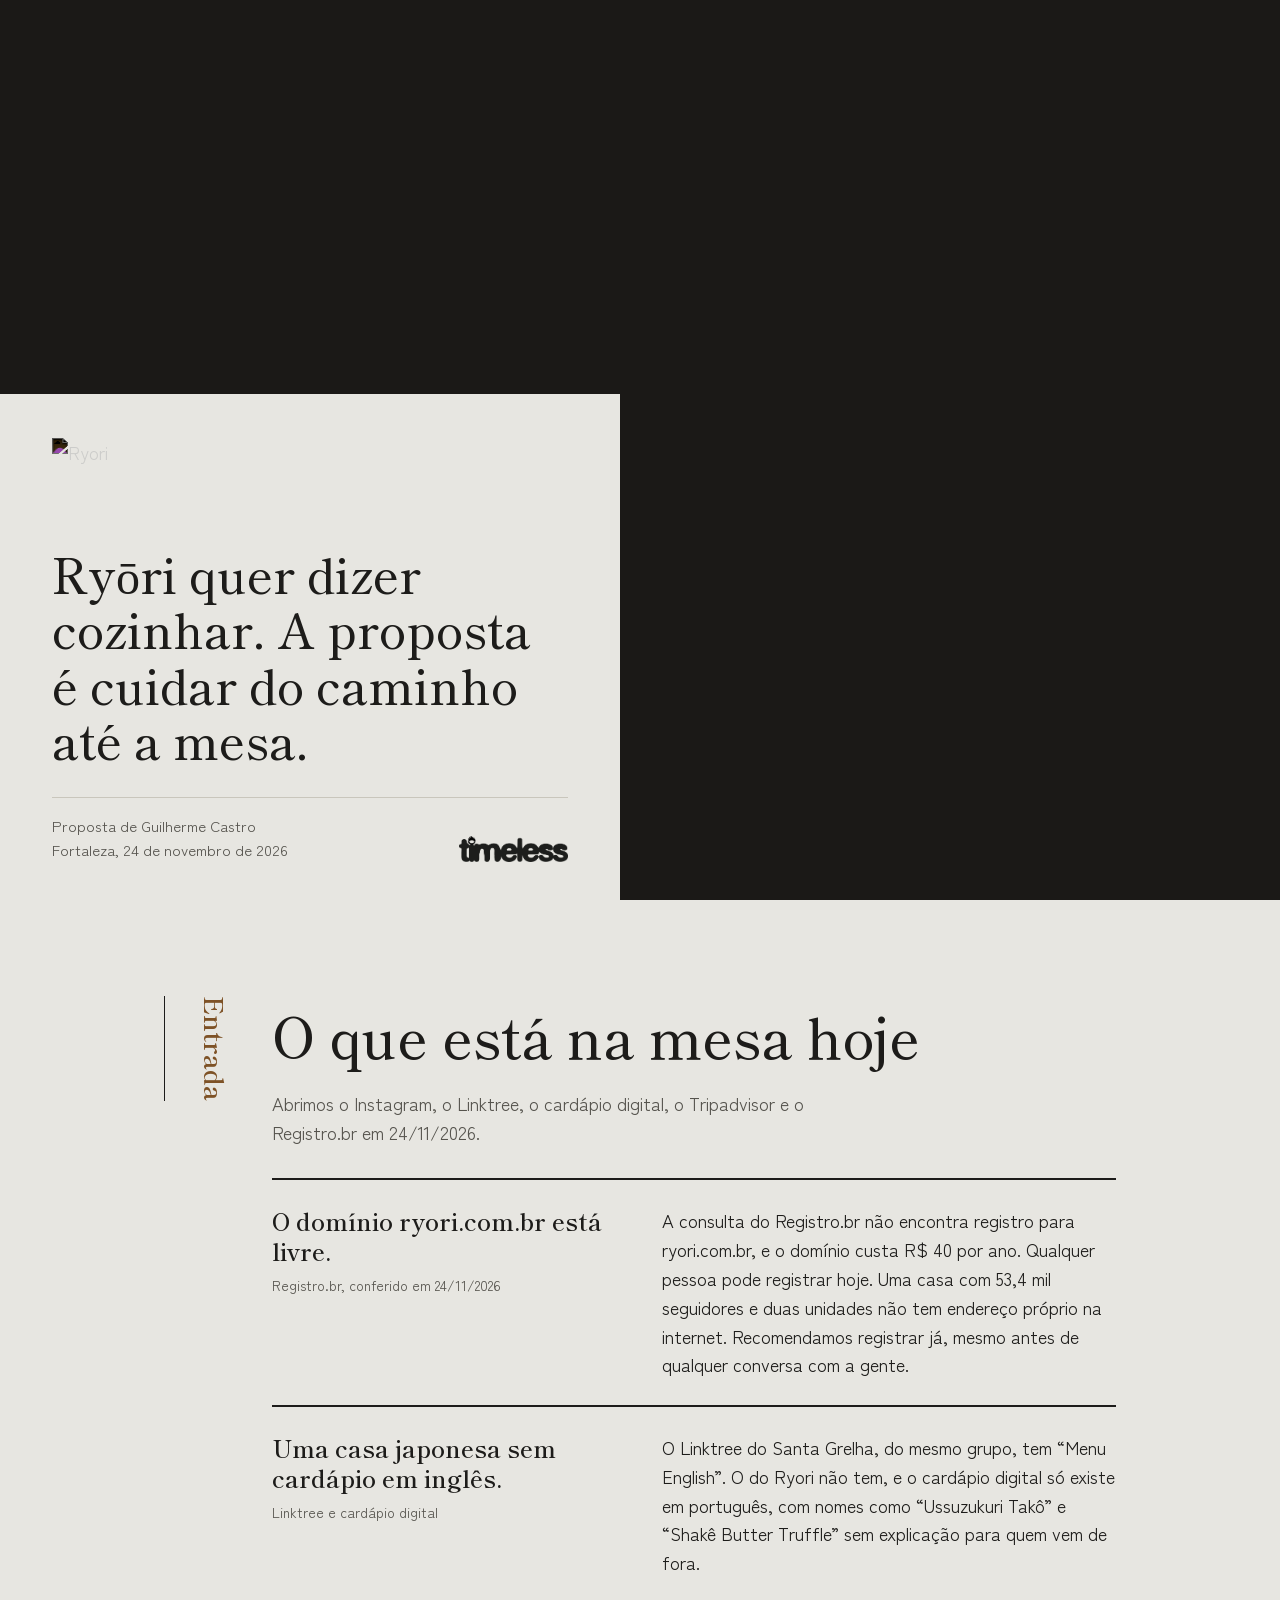
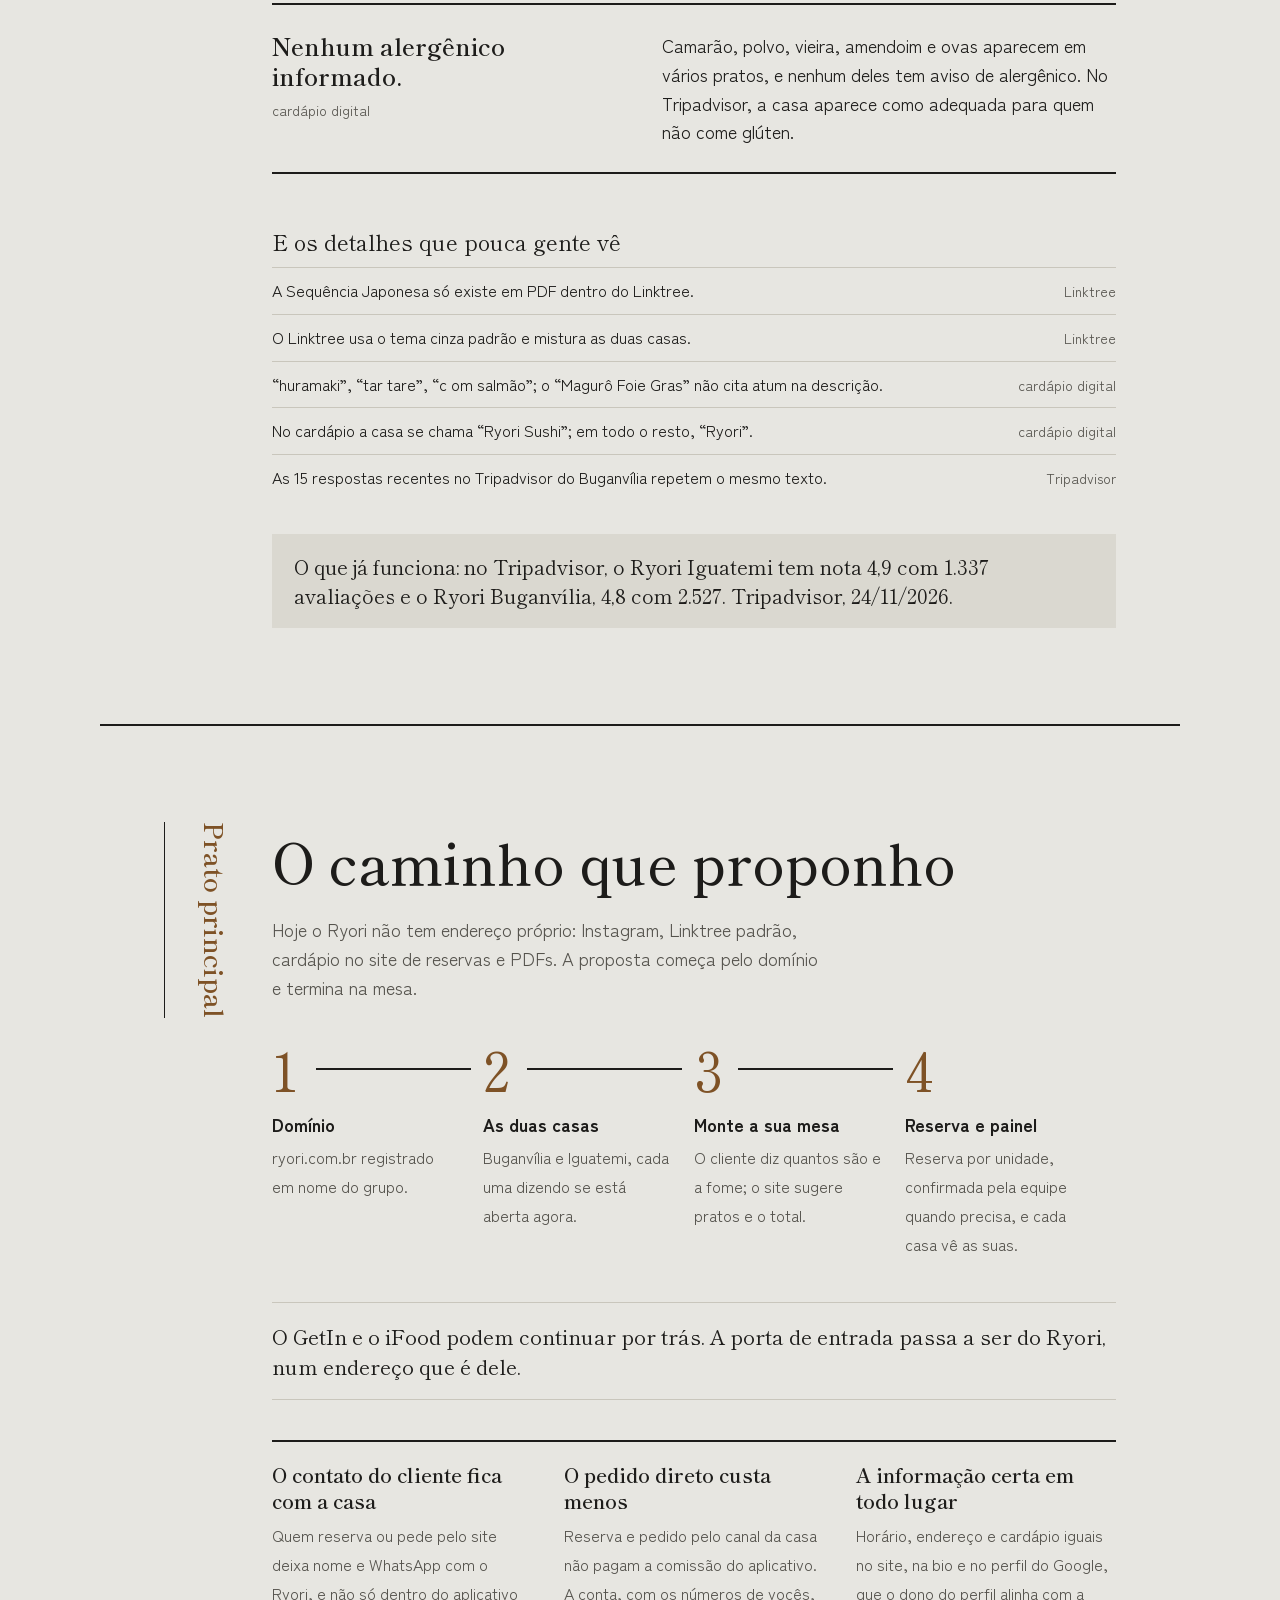
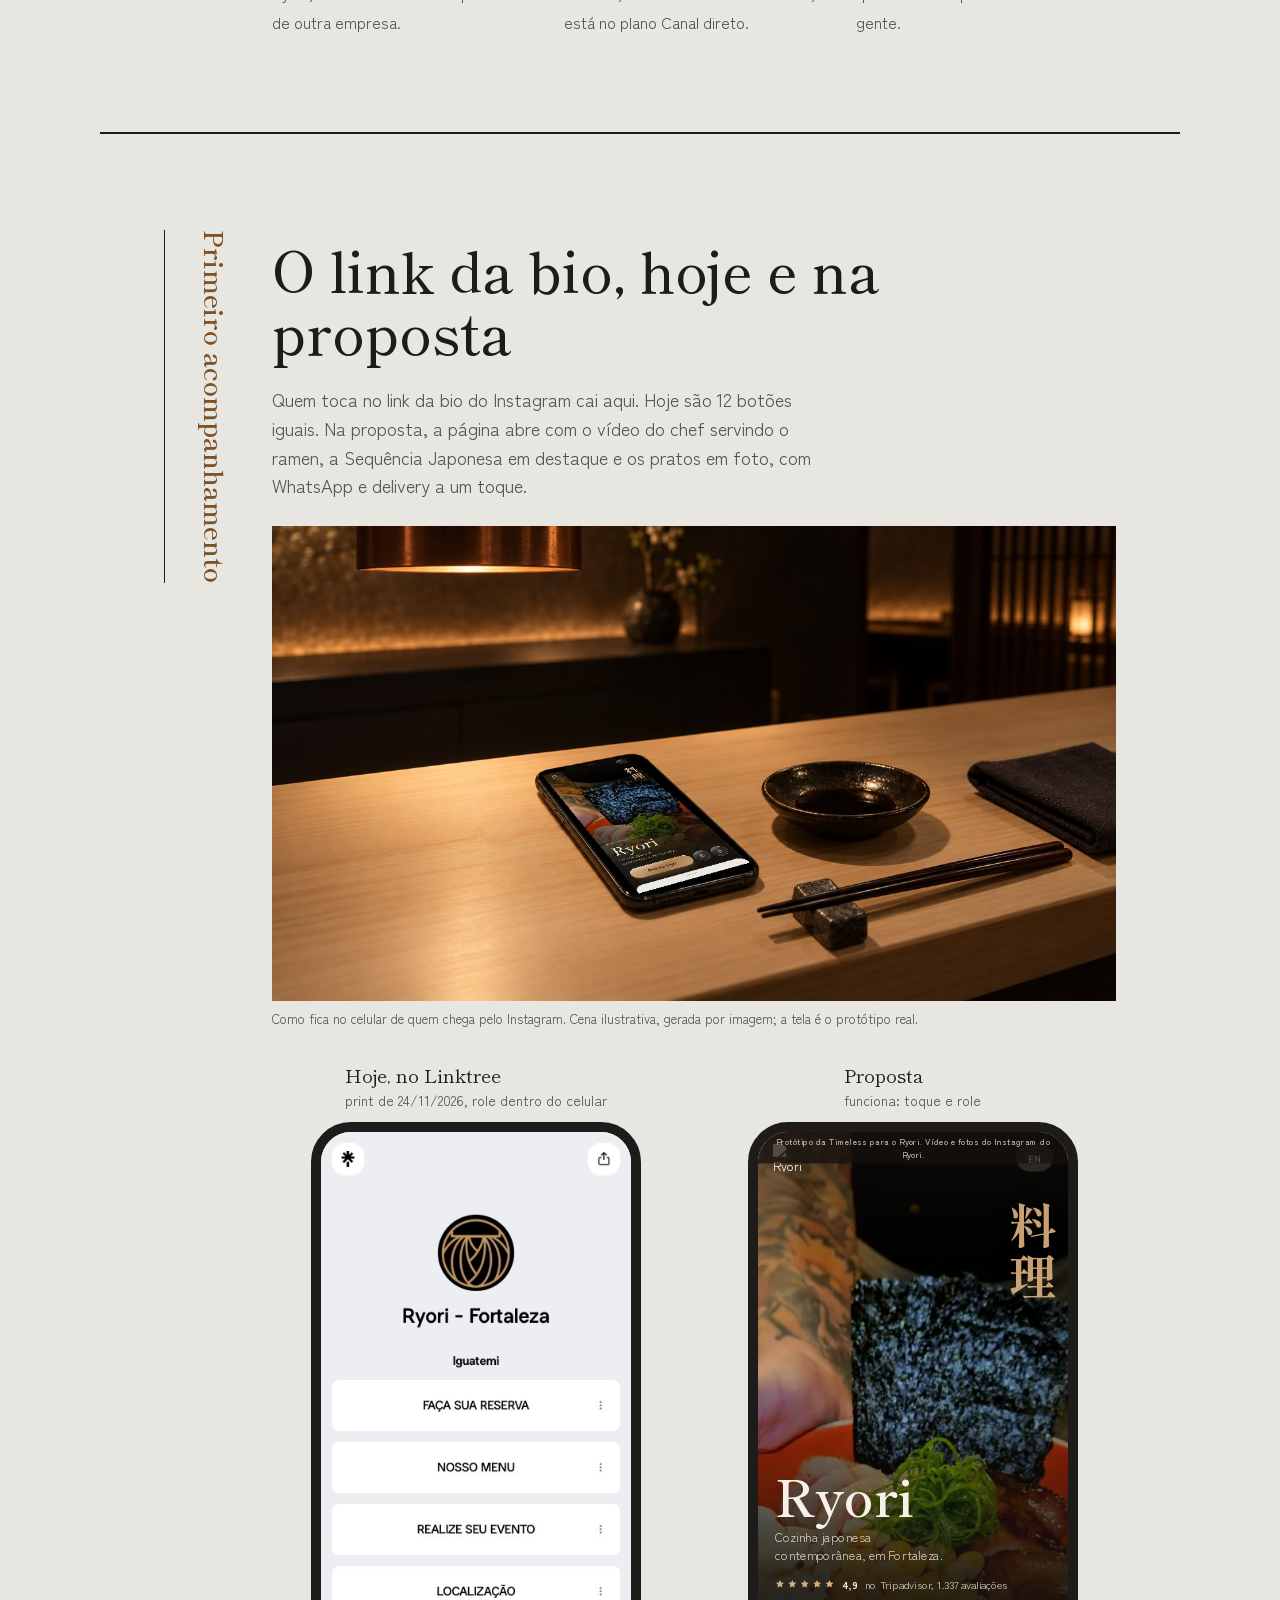
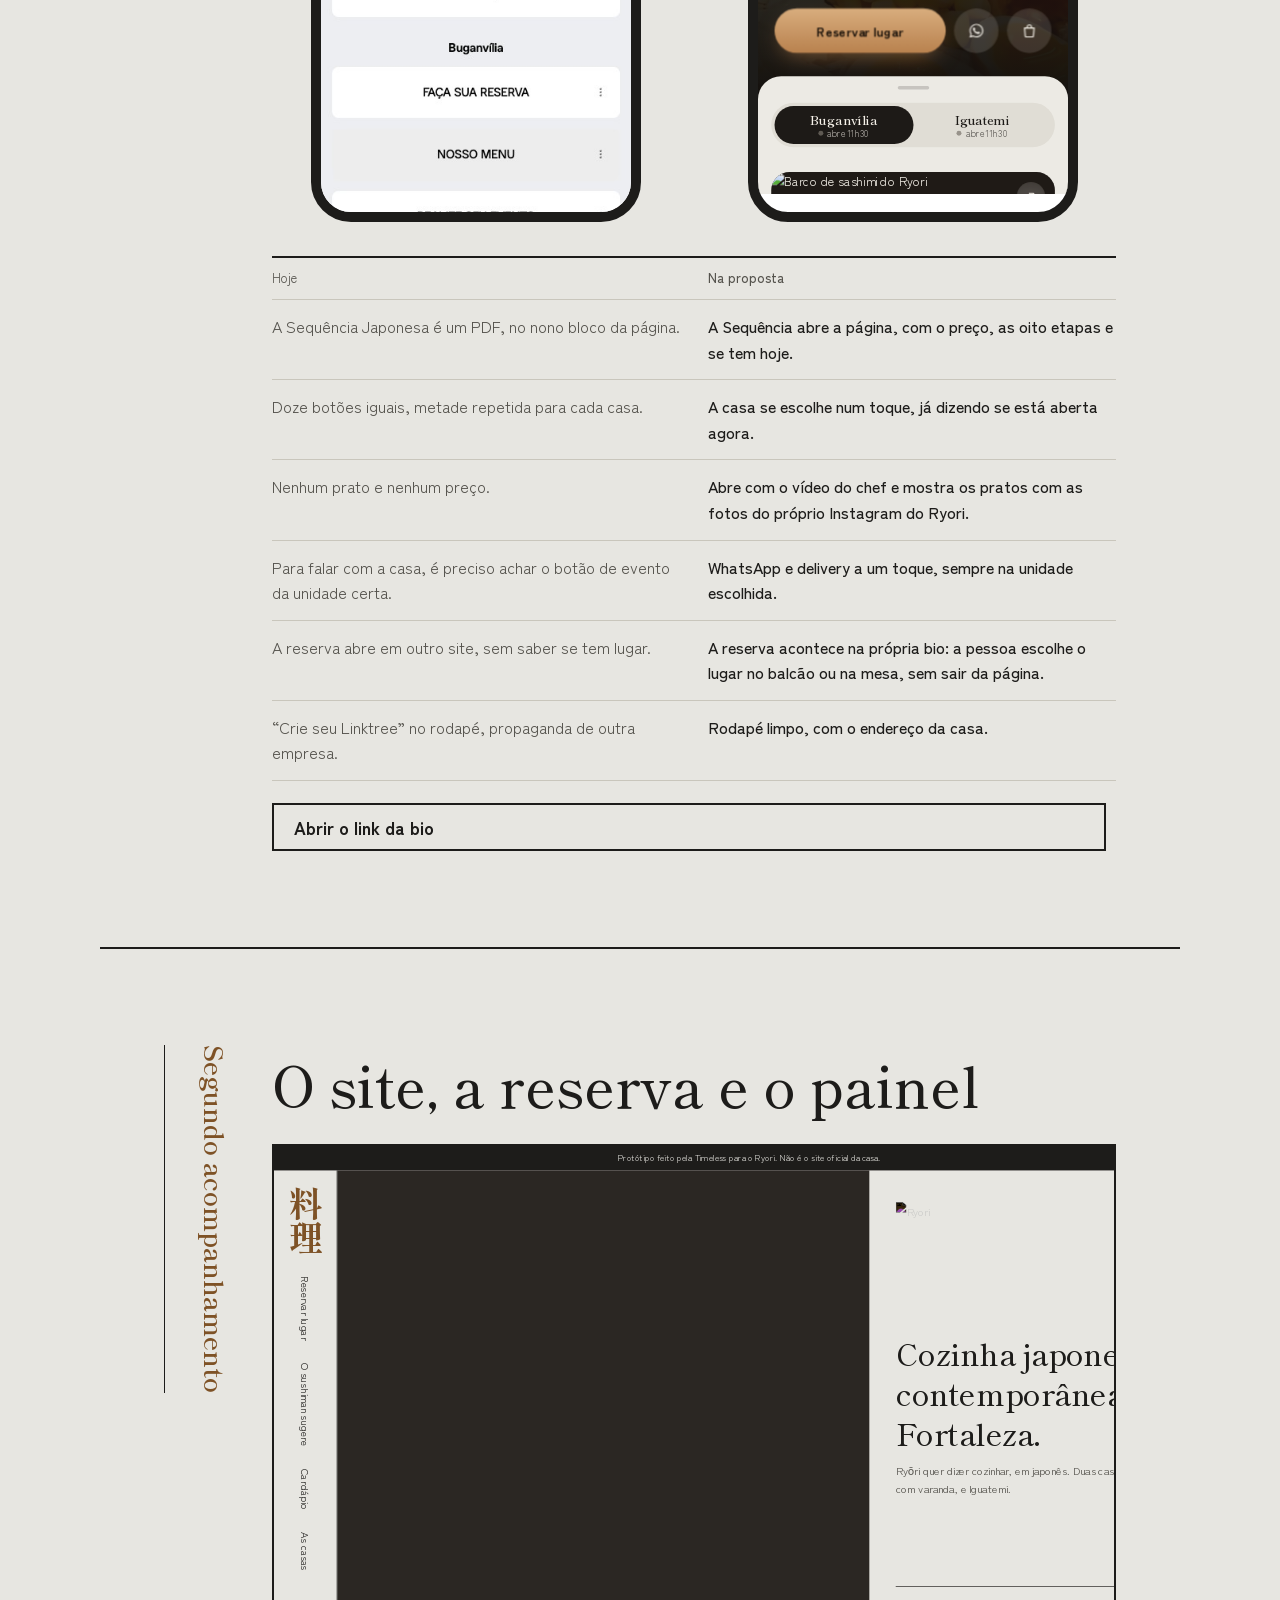
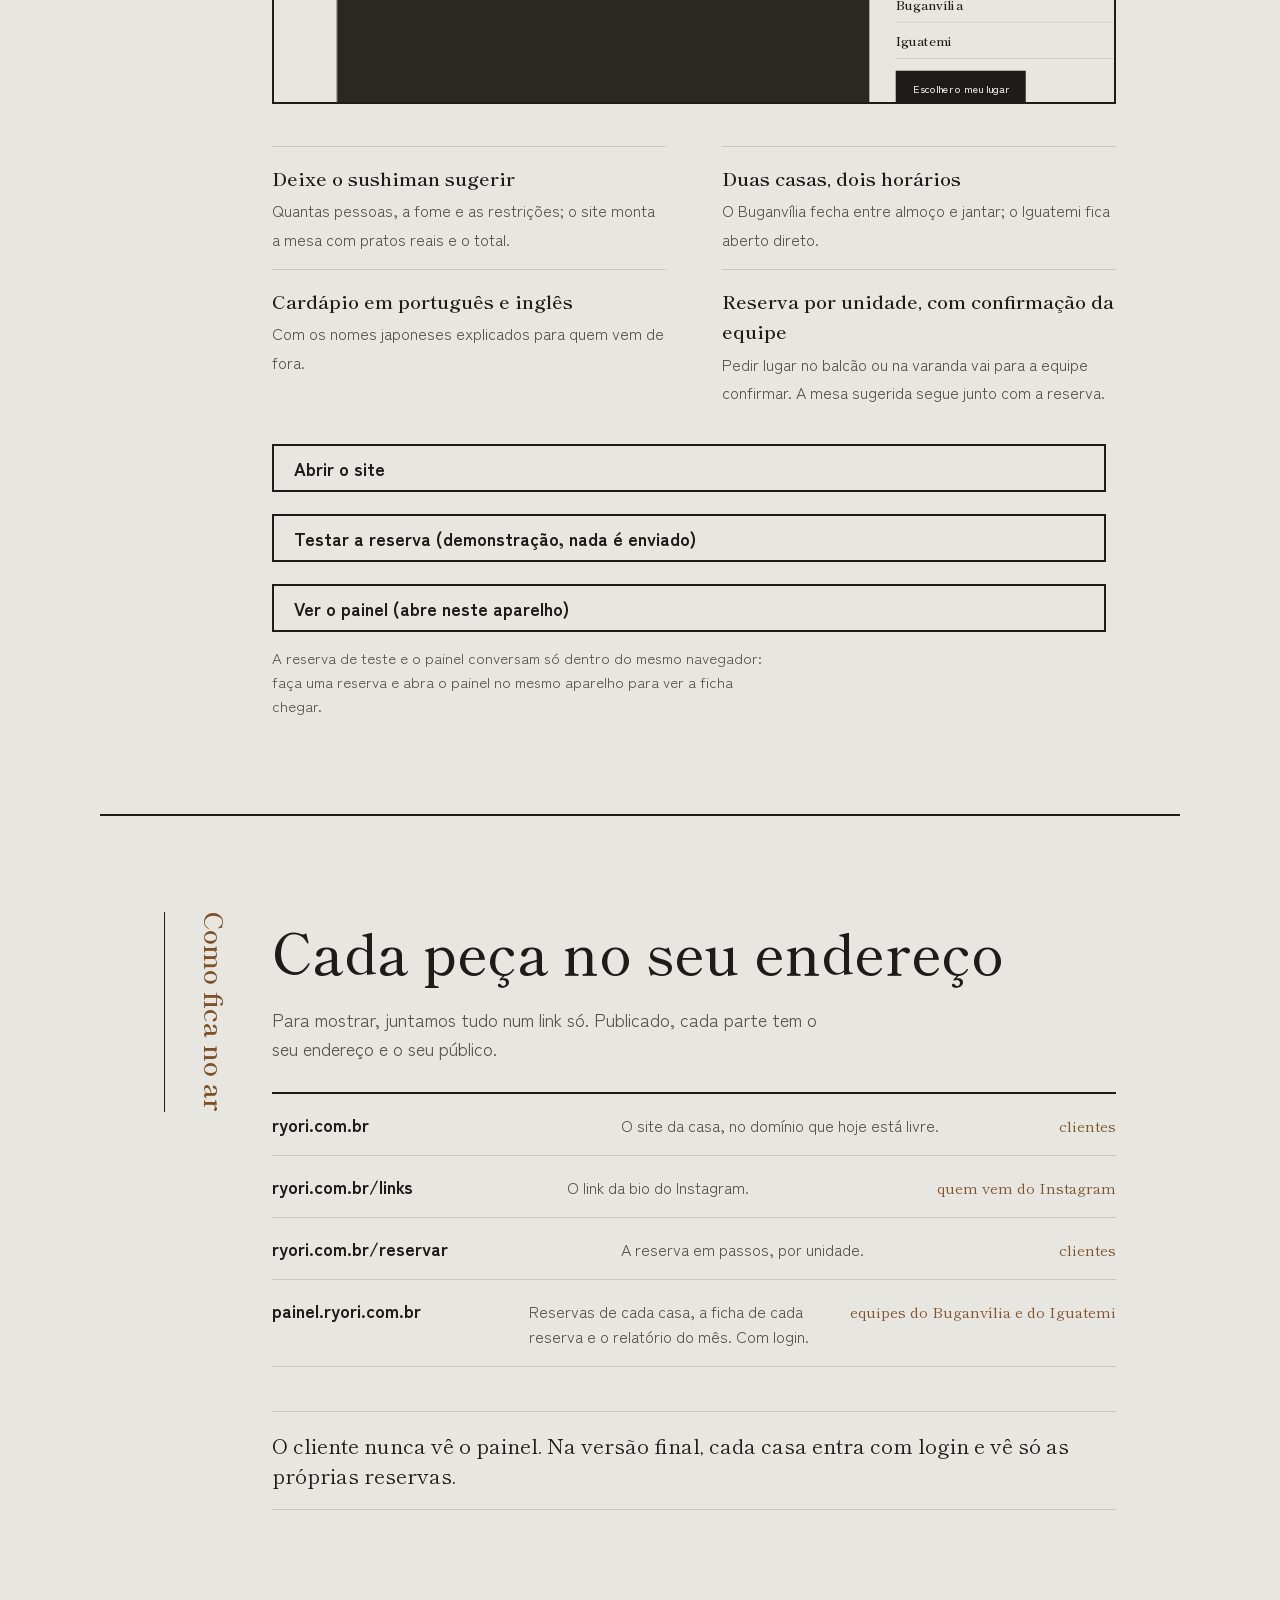
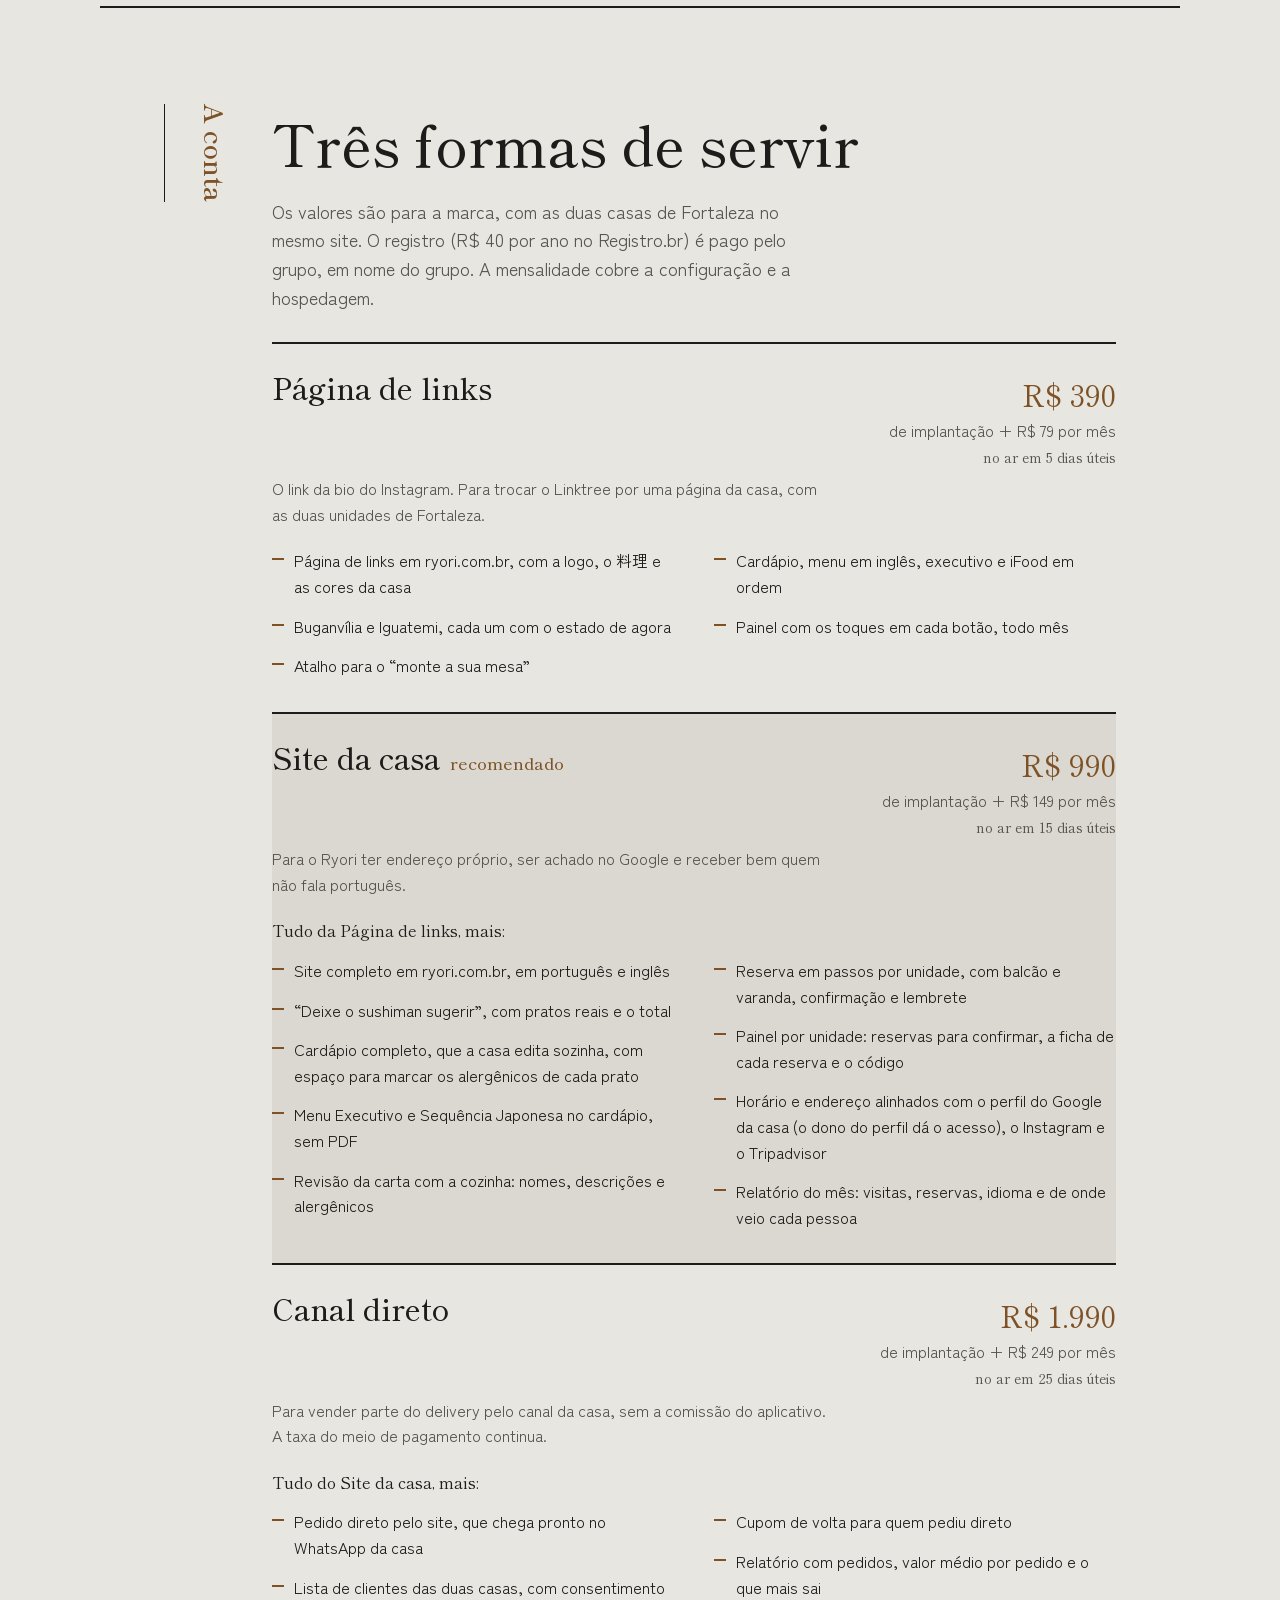
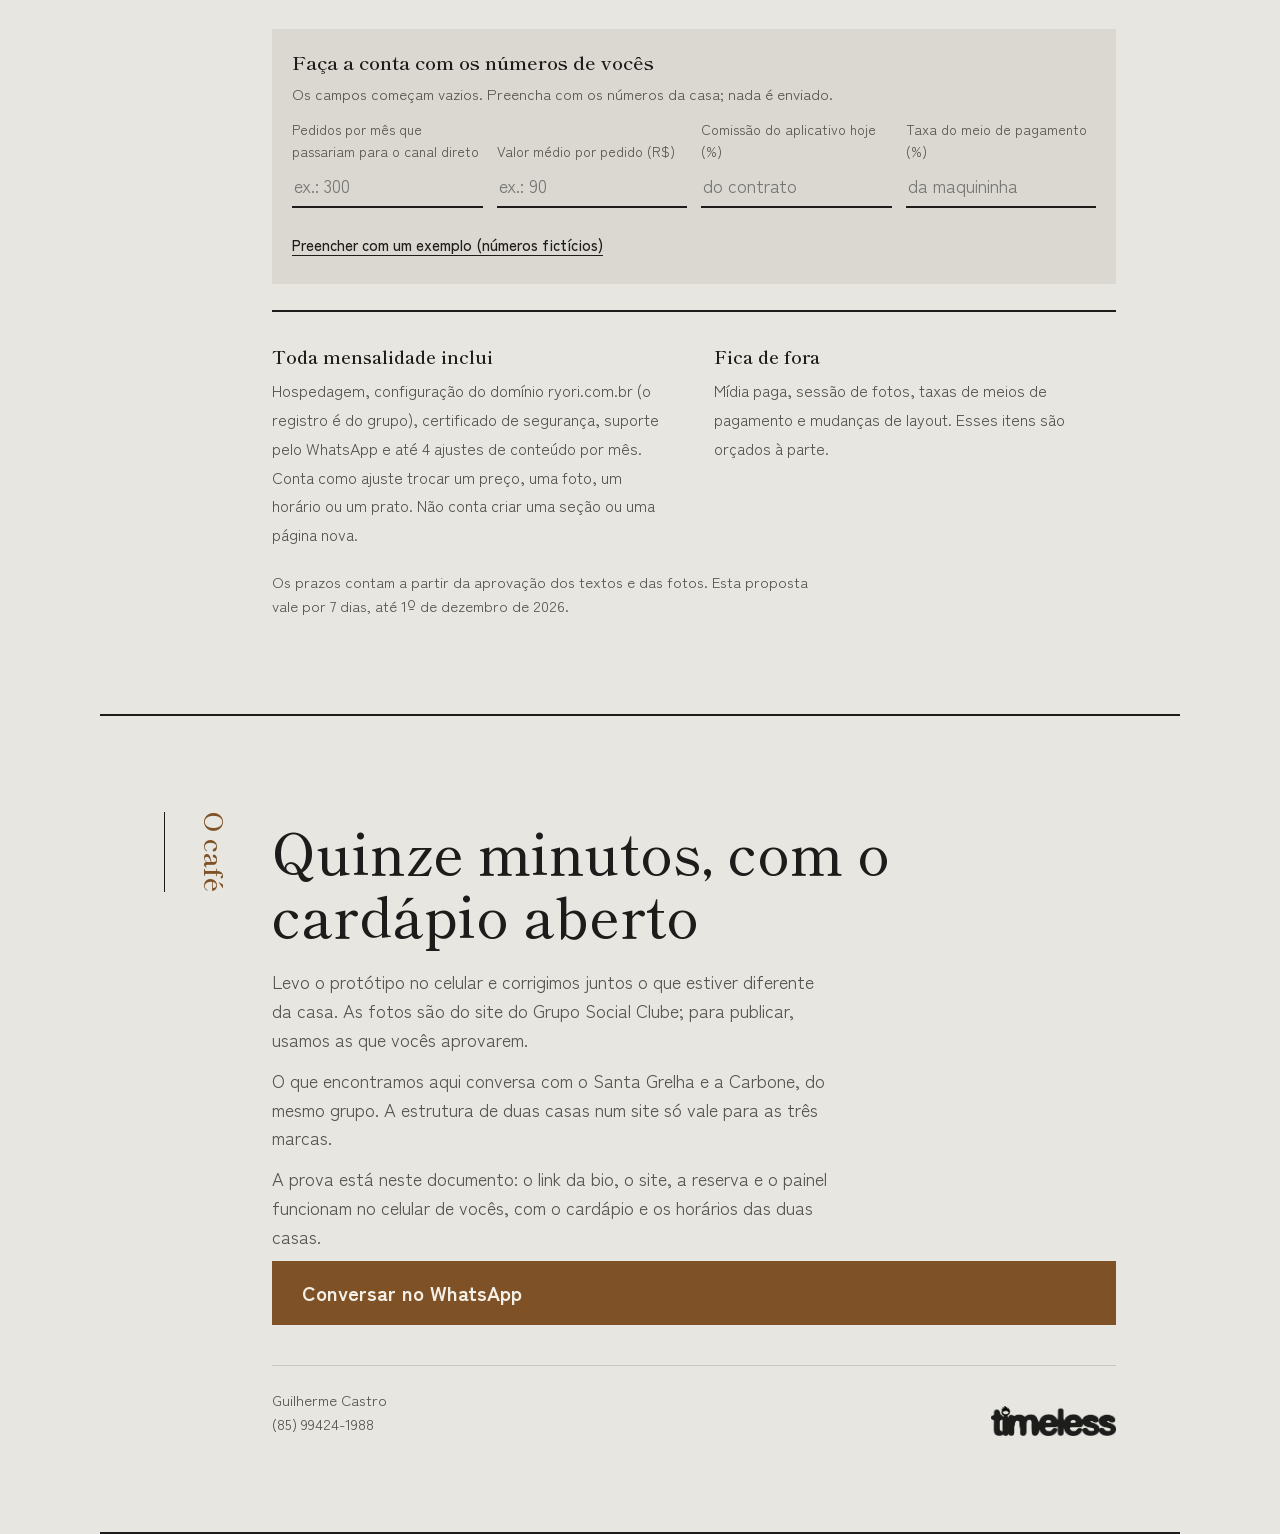
==== commit fa11e02a: "Proposta: mockup com a abertura nova e reserva sem sair da bio Co-Authored-By: Claude Opus 5.5 <nore" ====
--- a/index.html
+++ b/index.html
@@ -202,7 +202,7 @@
     <figure><figcaption>Hoje, no Linktree<small>print de 24/11/2026, role dentro do celular</small></figcaption><div class="cel cel-img"><div class="rola" tabindex="0" aria-label="Print do Linktree atual"><img src="assets/linktree-hoje.jpg" alt="Linktree atual do Ryori: doze botões iguais, separados por casa" loading="lazy"></div></div></figure>
     <figure><figcaption>Proposta<small>funciona: toque e role</small></figcaption><div class="cel"><iframe src="site/links/" title="Protótipo do link da bio" loading="lazy"></iframe></div></figure>
   </div>
-  <div class="troca"><div><span>Hoje</span><span>Na proposta</span></div><div><span>A Sequência Japonesa é um PDF, no nono bloco da página.</span><span>A Sequência abre a página, com o preço, as oito etapas e se tem hoje.</span></div><div><span>Doze botões iguais, metade repetida para cada casa.</span><span>A casa se escolhe num toque, já dizendo se está aberta agora.</span></div><div><span>Nenhum prato e nenhum preço.</span><span>Abre com o vídeo do chef e mostra os pratos com as fotos do próprio Instagram do Ryori.</span></div><div><span>Para falar com a casa, é preciso achar o botão de evento da unidade certa.</span><span>WhatsApp e delivery a um toque, sempre na unidade escolhida.</span></div><div><span>A reserva abre em outro site, sem saber se tem lugar.</span><span>A reserva escolhe o lugar no balcão ou na mesa, dentro do endereço do Ryori.</span></div><div><span>“Crie seu Linktree” no rodapé, propaganda de outra empresa.</span><span>Rodapé limpo, com o endereço da casa.</span></div></div>
+  <div class="troca"><div><span>Hoje</span><span>Na proposta</span></div><div><span>A Sequência Japonesa é um PDF, no nono bloco da página.</span><span>A Sequência abre a página, com o preço, as oito etapas e se tem hoje.</span></div><div><span>Doze botões iguais, metade repetida para cada casa.</span><span>A casa se escolhe num toque, já dizendo se está aberta agora.</span></div><div><span>Nenhum prato e nenhum preço.</span><span>Abre com o vídeo do chef e mostra os pratos com as fotos do próprio Instagram do Ryori.</span></div><div><span>Para falar com a casa, é preciso achar o botão de evento da unidade certa.</span><span>WhatsApp e delivery a um toque, sempre na unidade escolhida.</span></div><div><span>A reserva abre em outro site, sem saber se tem lugar.</span><span>A reserva acontece na própria bio: a pessoa escolhe o lugar no balcão ou na mesa, sem sair da página.</span></div><div><span>“Crie seu Linktree” no rodapé, propaganda de outra empresa.</span><span>Rodapé limpo, com o endereço da casa.</span></div></div>
   <a class="abrir" href="site/links/">Abrir o link da bio</a>
 </section>
 
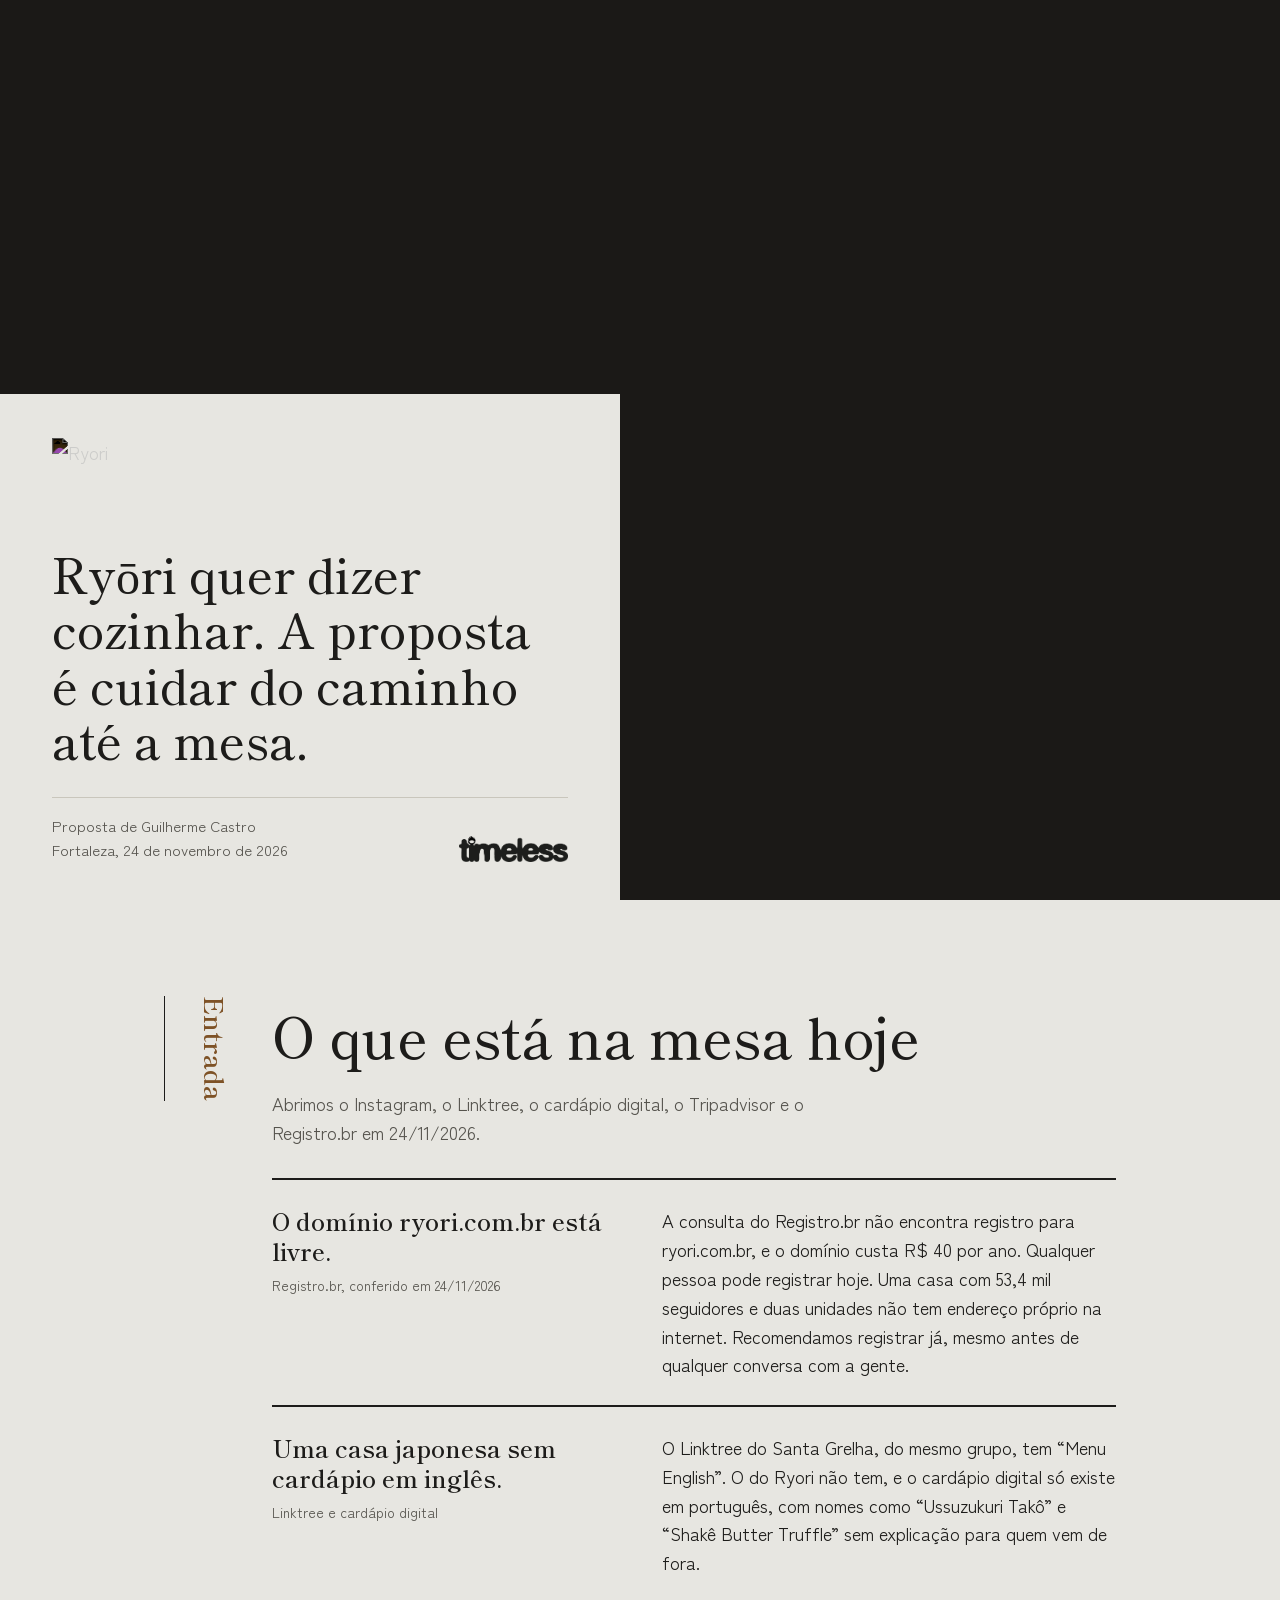
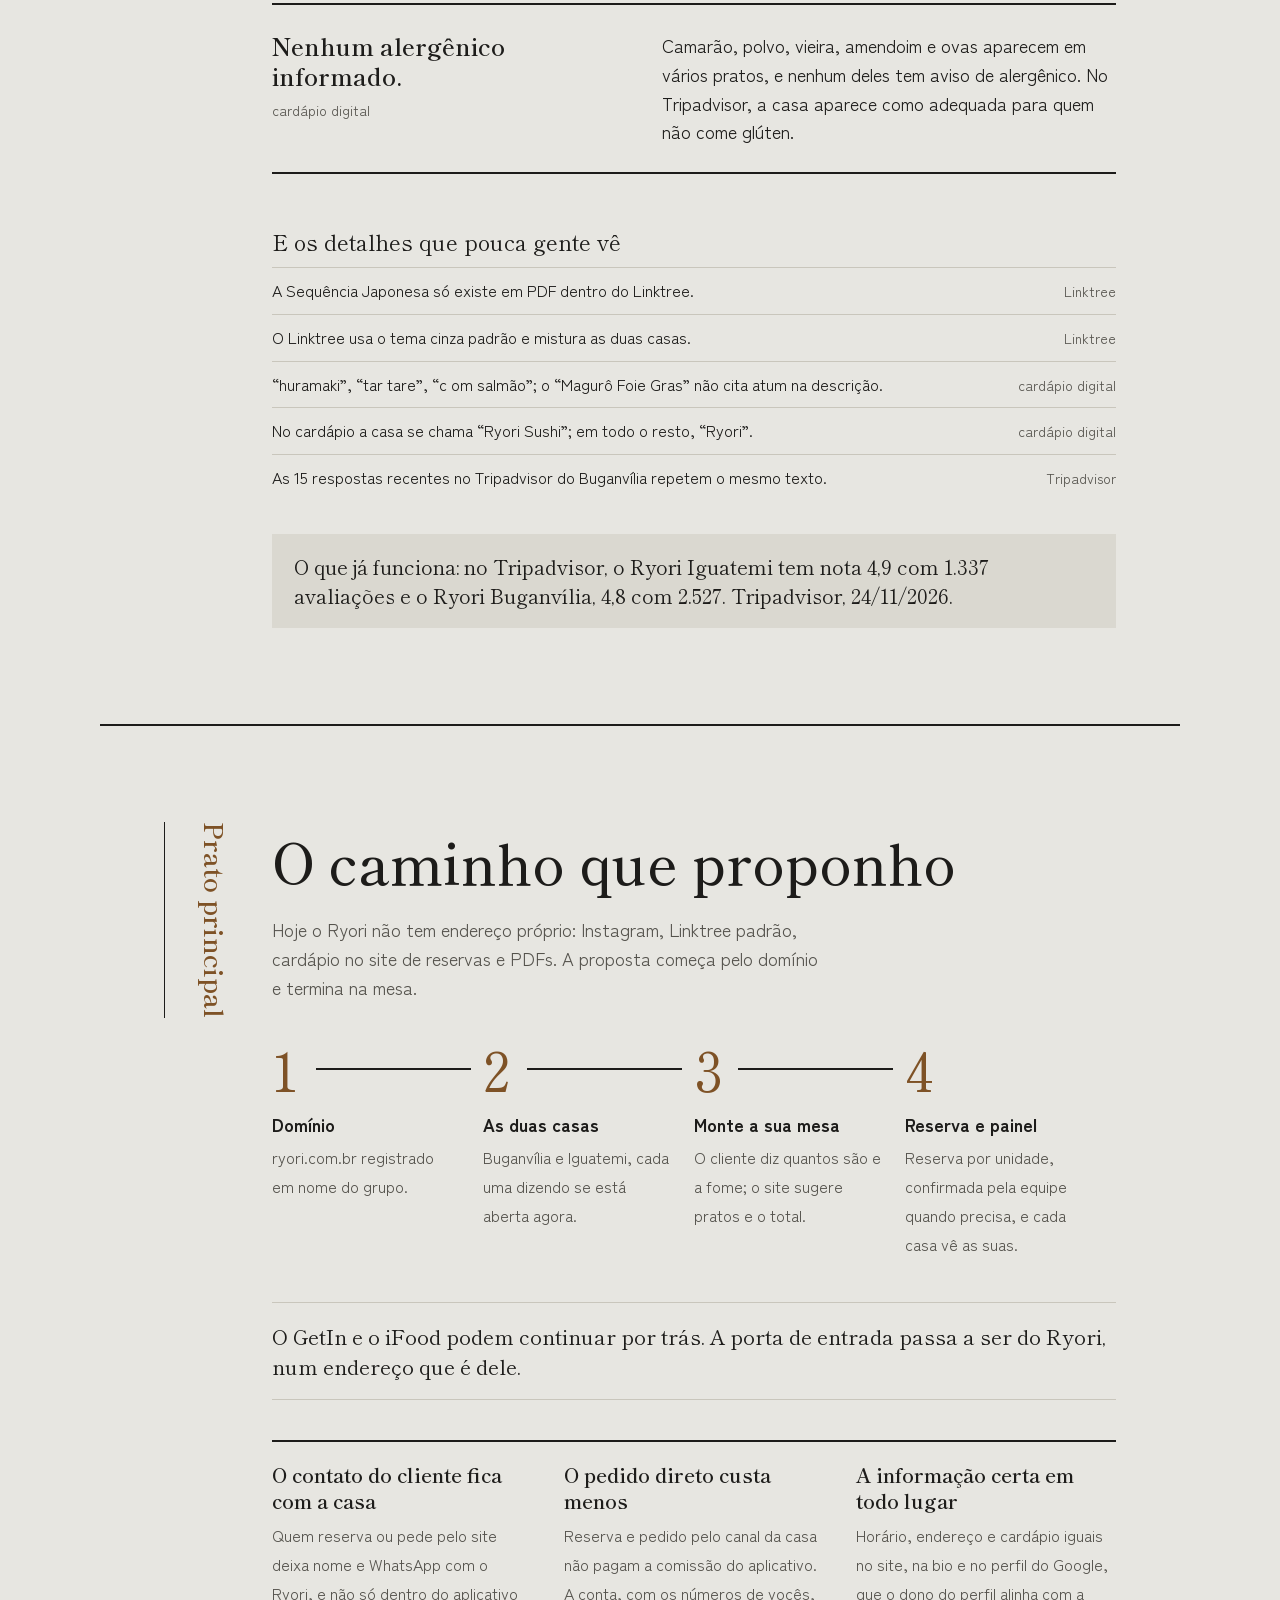
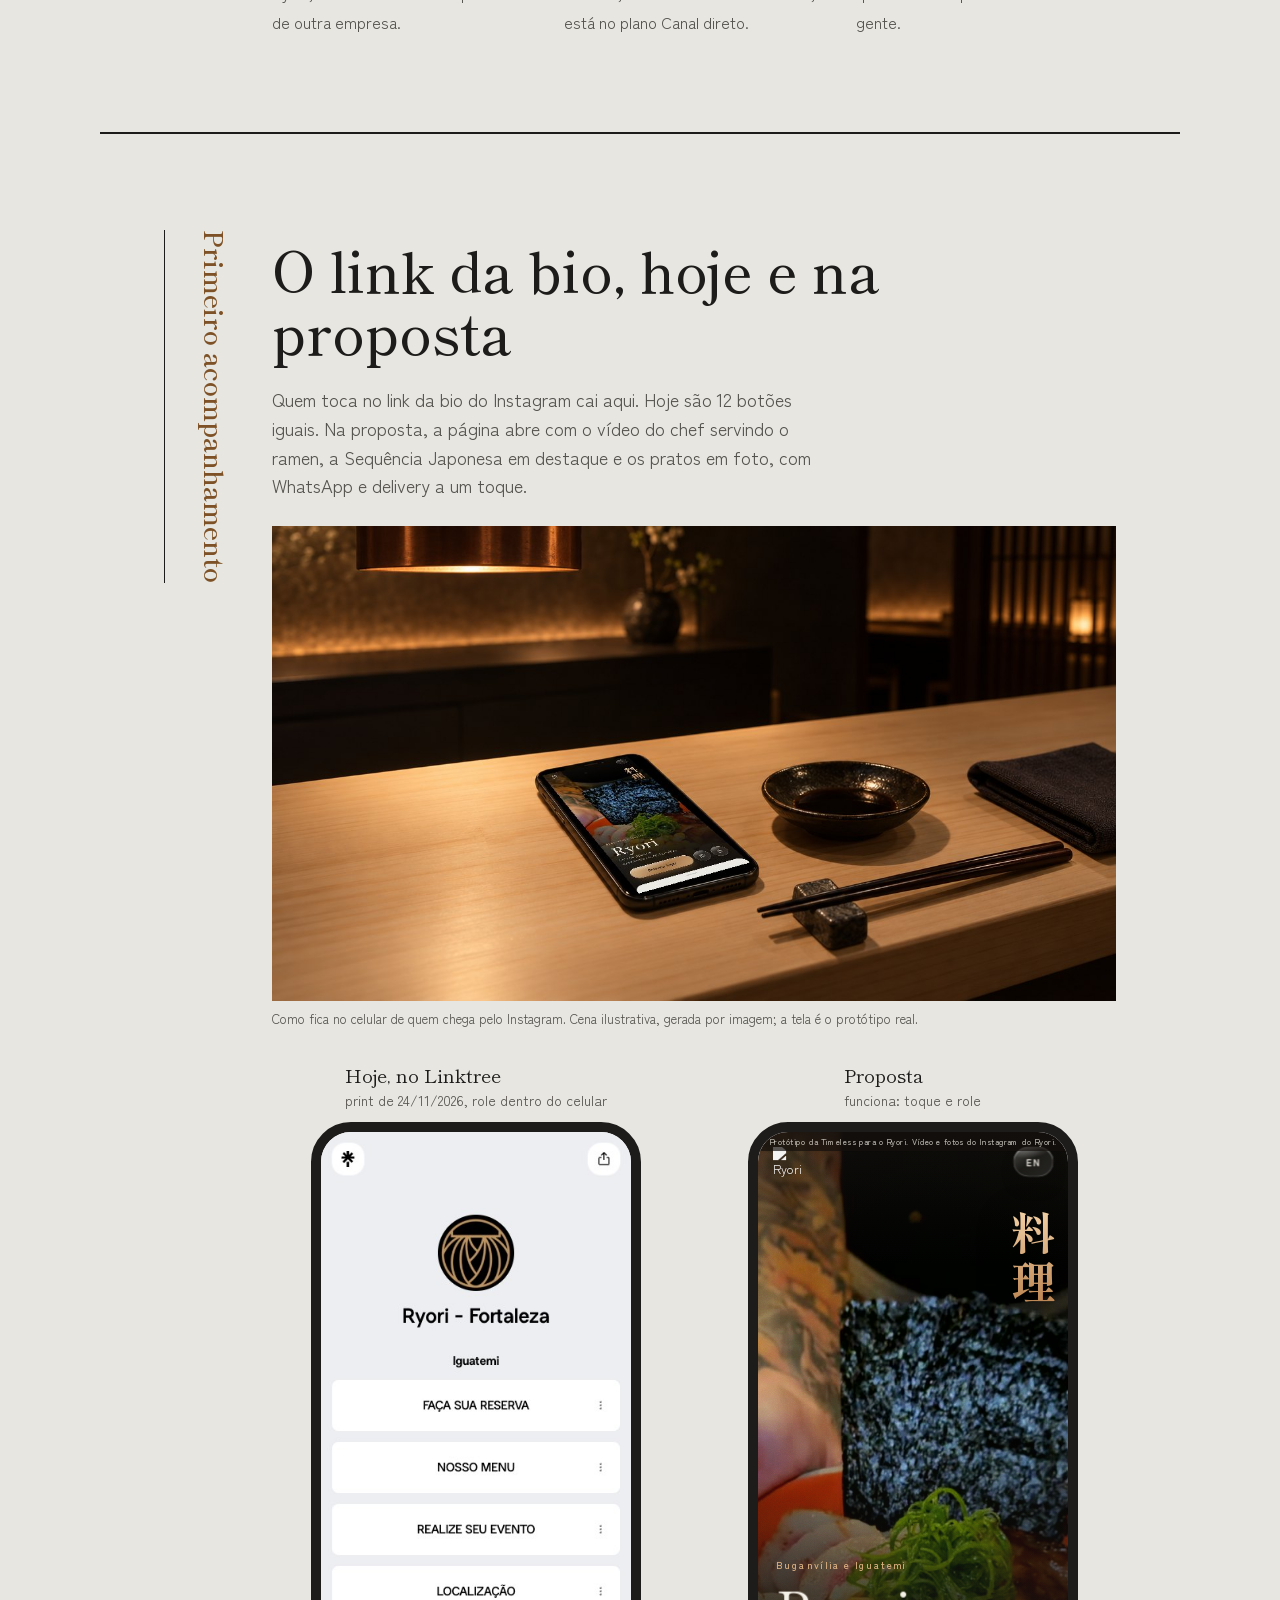
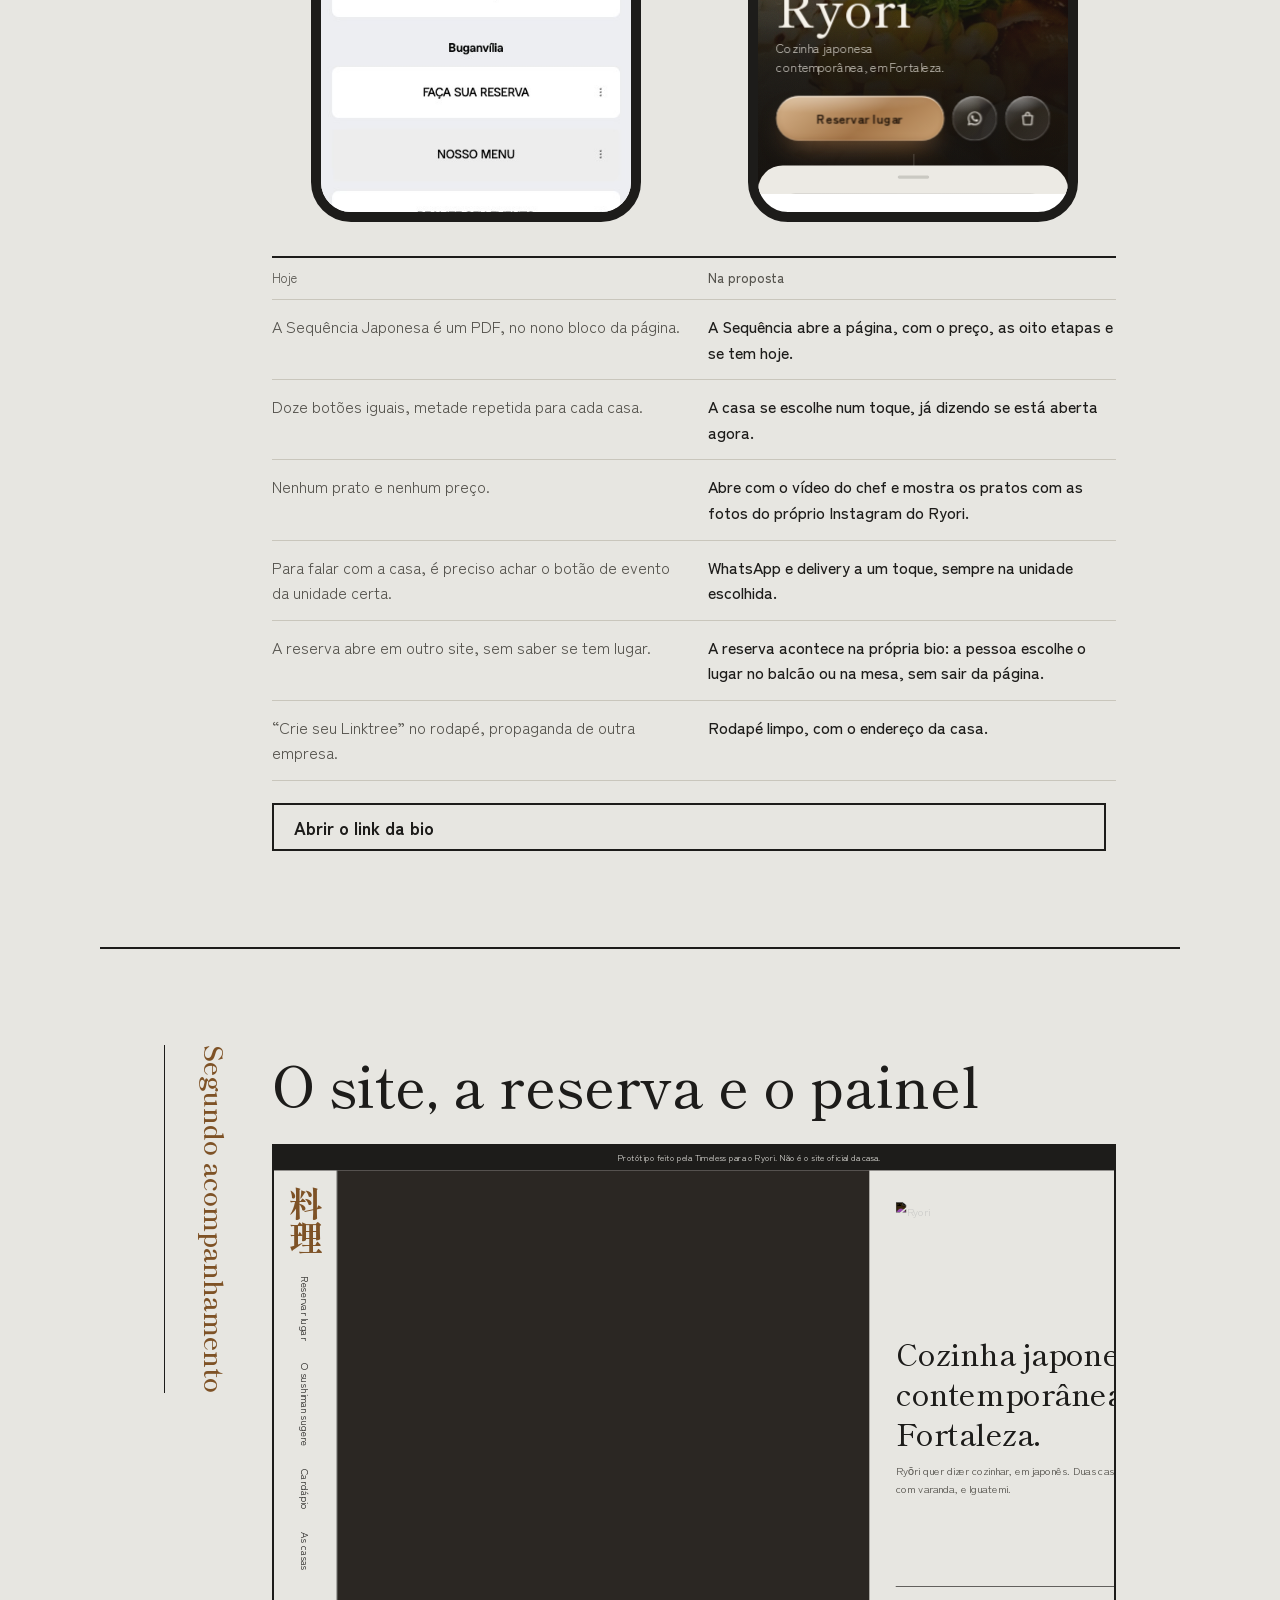
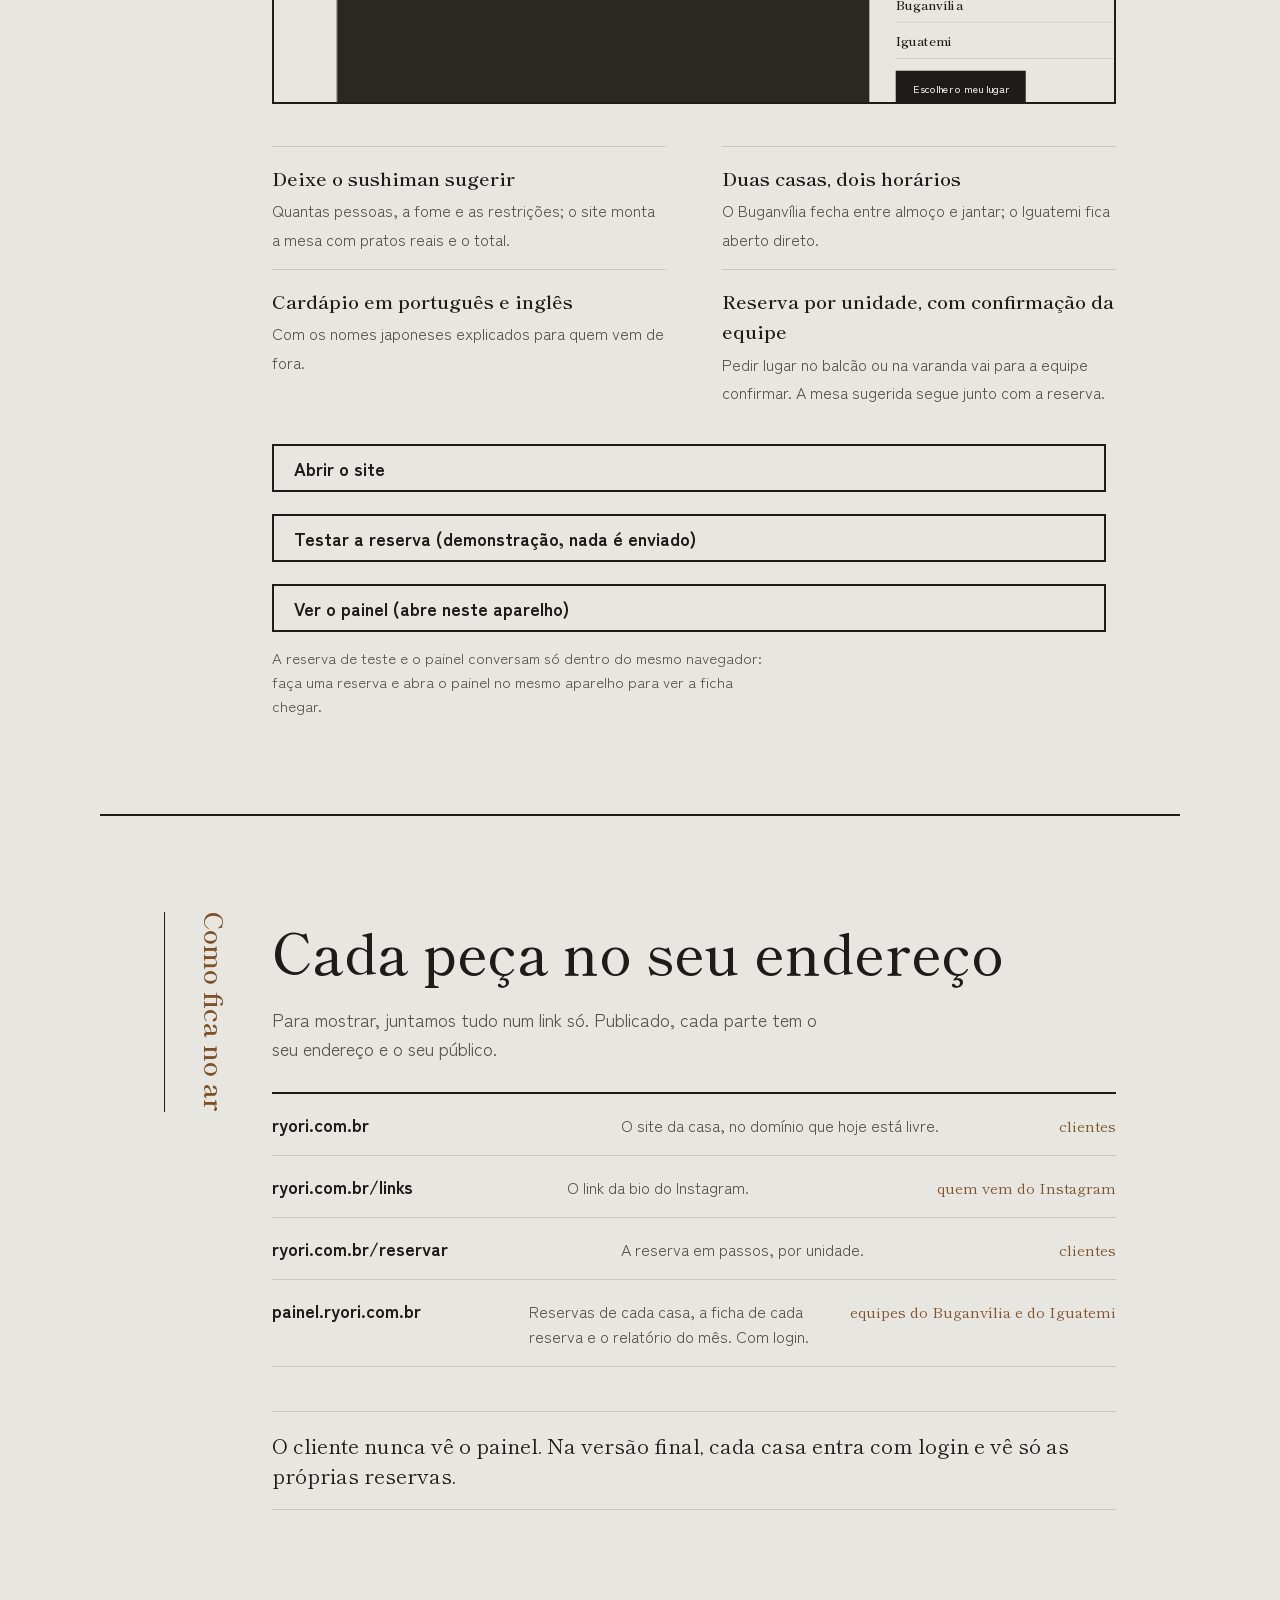
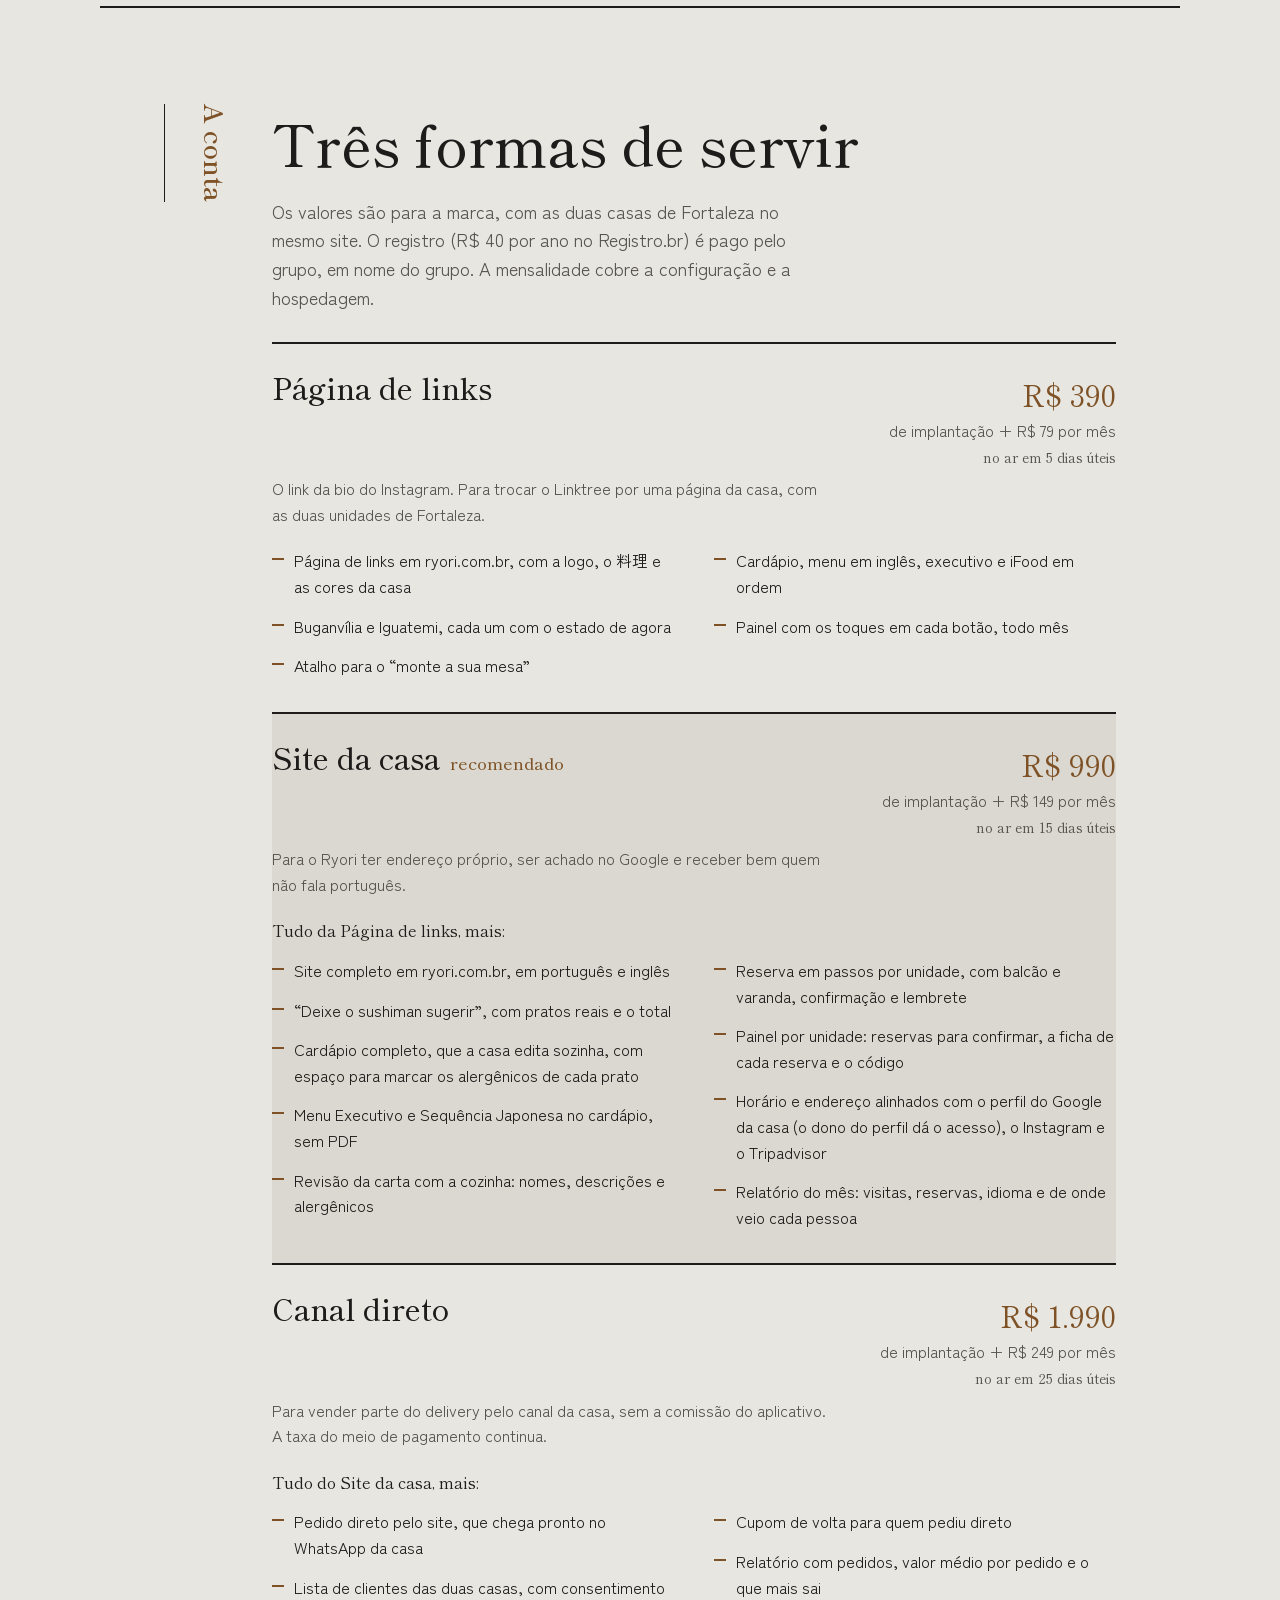
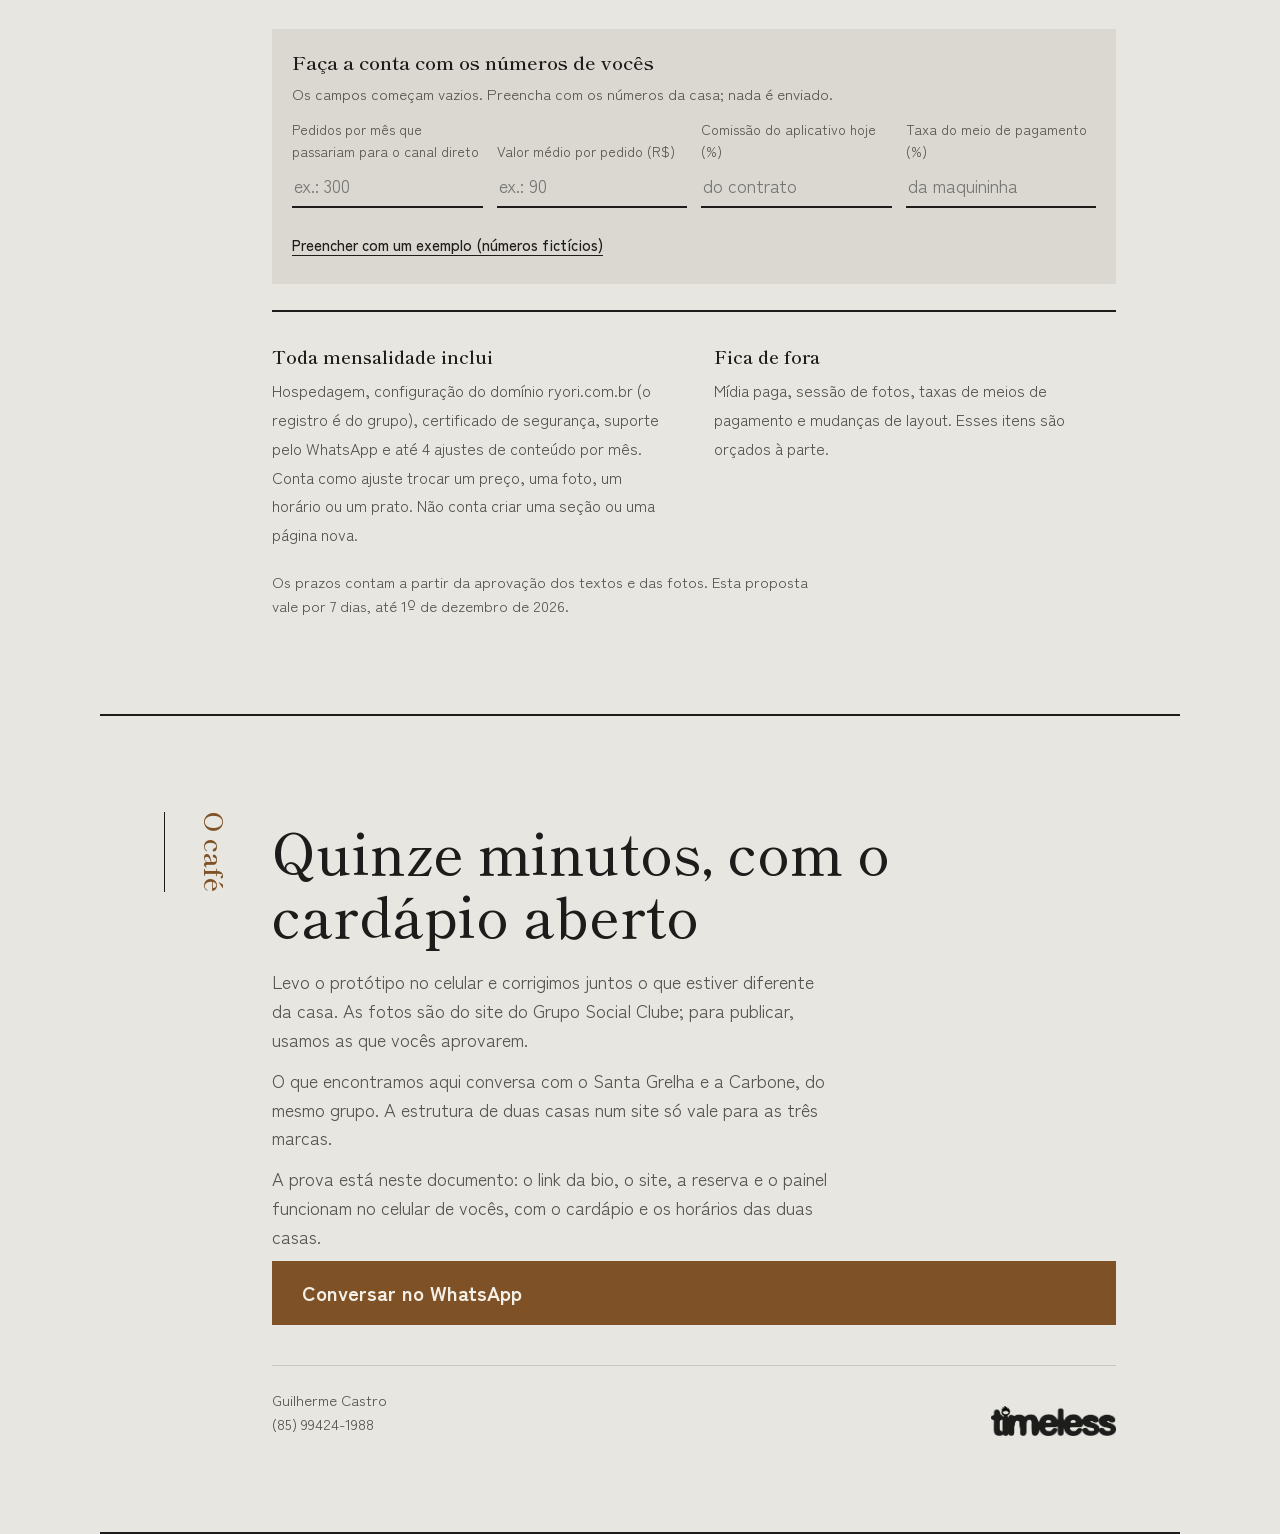
==== commit 84127752: "Proposta do Ryori: celulares do antes e depois carregam na impressão; PDF refeito Co-Authored-By: Cl" ====
--- a/index.html
+++ b/index.html
@@ -140,7 +140,7 @@
   .capa{min-height:297mm;break-after:page} .capa .base{width:62%}
   .caminho{grid-template-columns:repeat(4,1fr)} .vivo{grid-template-columns:auto 1fr} .site .vivo{grid-template-columns:1fr 1fr}
   .tela{height:470px} .tela iframe{transform:scale(.48)}
-  .mock{display:none} .ad{grid-template-columns:1fr 1fr;margin-top:10px;gap:10px} .ad .cel{height:330px;width:230px} .ad .cel iframe{transform:scale(.56)} .ad figcaption{font-size:15px}
+  .mock{display:none} .ad{grid-template-columns:1fr 1fr;margin-top:10px;gap:10px} .ad .cel{height:300px;width:220px} .ad .cel iframe{transform:scale(.56)} .ad figcaption{font-size:15px}
   .troca{margin-top:14px} .troca div{grid-template-columns:1fr 1fr;gap:20px;padding:6px 0;font-size:12px} .troca div:first-child{display:grid} .troca span::before{content:none!important}
   h3{font-size:38px;margin-bottom:14px} .folha .texto.mut{font-size:14px}
   .achado{padding:11px 0;gap:24px;grid-template-columns:1fr 2.2fr} .achado b{font-size:18px} .achado p{font-size:13px;line-height:1.5}
@@ -199,8 +199,8 @@
   <p class="texto mut">Quem toca no link da bio do Instagram cai aqui. Hoje são 12 botões iguais. Na proposta, a página abre com o vídeo do chef servindo o ramen, a Sequência Japonesa em destaque e os pratos em foto, com WhatsApp e delivery a um toque.</p>
   <figure class="mock"><img src="assets/como-fica.jpg" alt="A bio nova do Ryori aberta num celular sobre um balcão de madeira" loading="lazy"><figcaption>Como fica no celular de quem chega pelo Instagram. Cena ilustrativa, gerada por imagem; a tela é o protótipo real.</figcaption></figure>
   <div class="ad">
-    <figure><figcaption>Hoje, no Linktree<small>print de 24/11/2026, role dentro do celular</small></figcaption><div class="cel cel-img"><div class="rola" tabindex="0" aria-label="Print do Linktree atual"><img src="assets/linktree-hoje.jpg" alt="Linktree atual do Ryori: doze botões iguais, separados por casa" loading="lazy"></div></div></figure>
-    <figure><figcaption>Proposta<small>funciona: toque e role</small></figcaption><div class="cel"><iframe src="site/links/" title="Protótipo do link da bio" loading="lazy"></iframe></div></figure>
+    <figure><figcaption>Hoje, no Linktree<small>print de 24/11/2026, role dentro do celular</small></figcaption><div class="cel cel-img"><div class="rola" tabindex="0" aria-label="Print do Linktree atual"><img src="assets/linktree-hoje.jpg" alt="Linktree atual do Ryori: doze botões iguais, separados por casa"></div></div></figure>
+    <figure><figcaption>Proposta<small>funciona: toque e role</small></figcaption><div class="cel"><iframe src="site/links/" title="Protótipo do link da bio"></iframe></div></figure>
   </div>
   <div class="troca"><div><span>Hoje</span><span>Na proposta</span></div><div><span>A Sequência Japonesa é um PDF, no nono bloco da página.</span><span>A Sequência abre a página, com o preço, as oito etapas e se tem hoje.</span></div><div><span>Doze botões iguais, metade repetida para cada casa.</span><span>A casa se escolhe num toque, já dizendo se está aberta agora.</span></div><div><span>Nenhum prato e nenhum preço.</span><span>Abre com o vídeo do chef e mostra os pratos com as fotos do próprio Instagram do Ryori.</span></div><div><span>Para falar com a casa, é preciso achar o botão de evento da unidade certa.</span><span>WhatsApp e delivery a um toque, sempre na unidade escolhida.</span></div><div><span>A reserva abre em outro site, sem saber se tem lugar.</span><span>A reserva acontece na própria bio: a pessoa escolhe o lugar no balcão ou na mesa, sem sair da página.</span></div><div><span>“Crie seu Linktree” no rodapé, propaganda de outra empresa.</span><span>Rodapé limpo, com o endereço da casa.</span></div></div>
   <a class="abrir" href="site/links/">Abrir o link da bio</a>
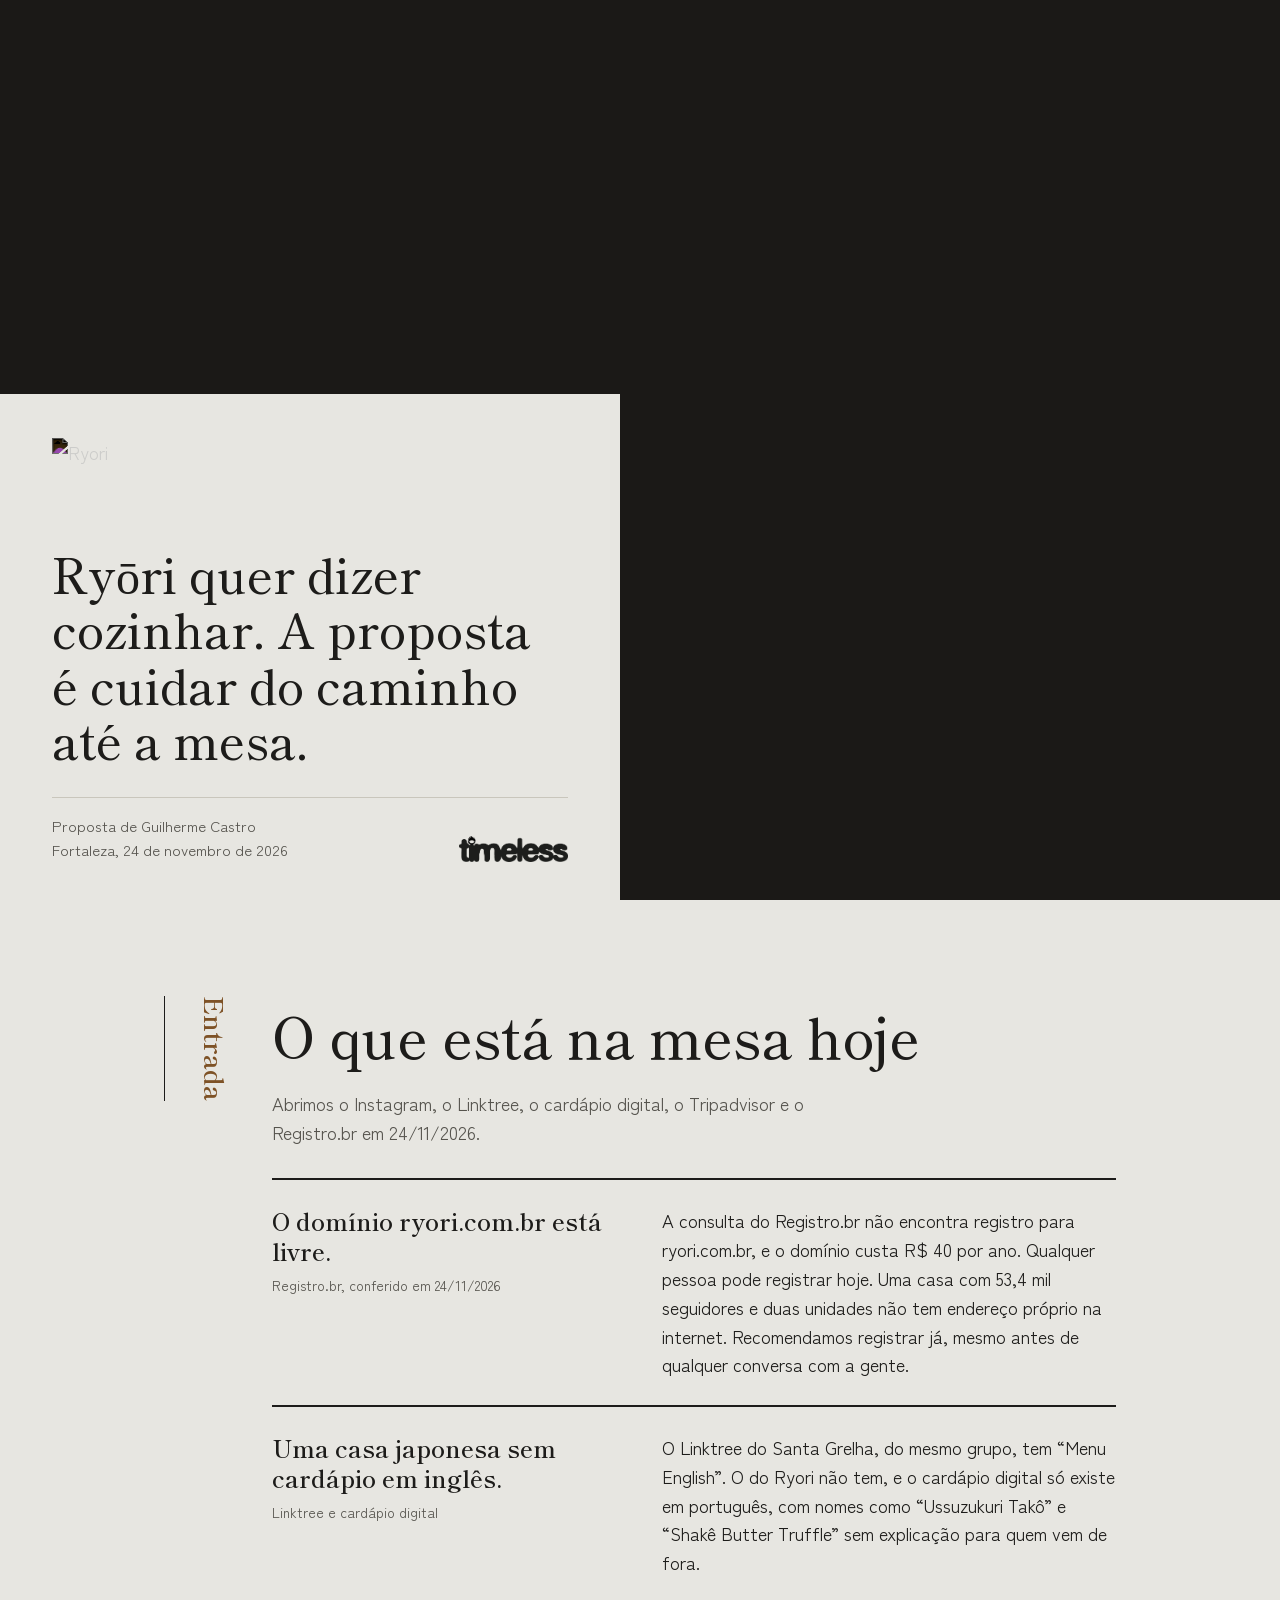
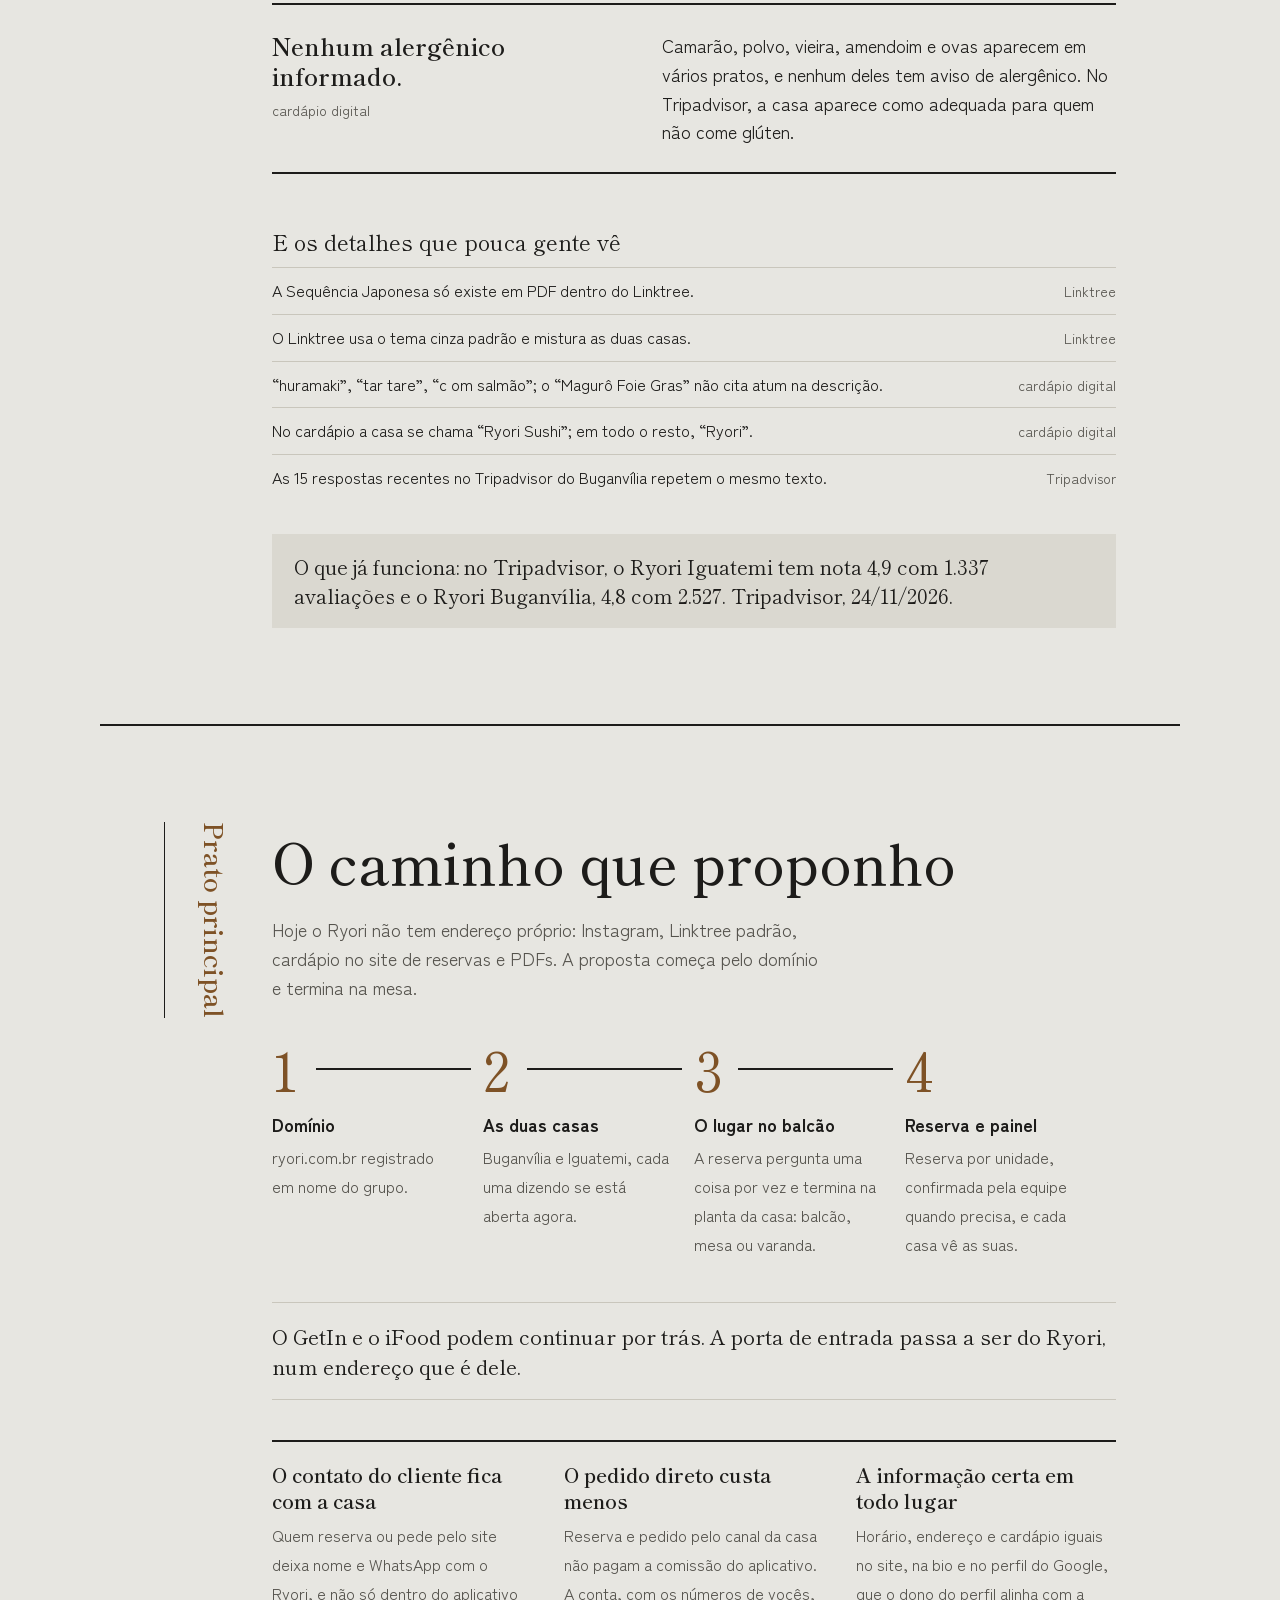
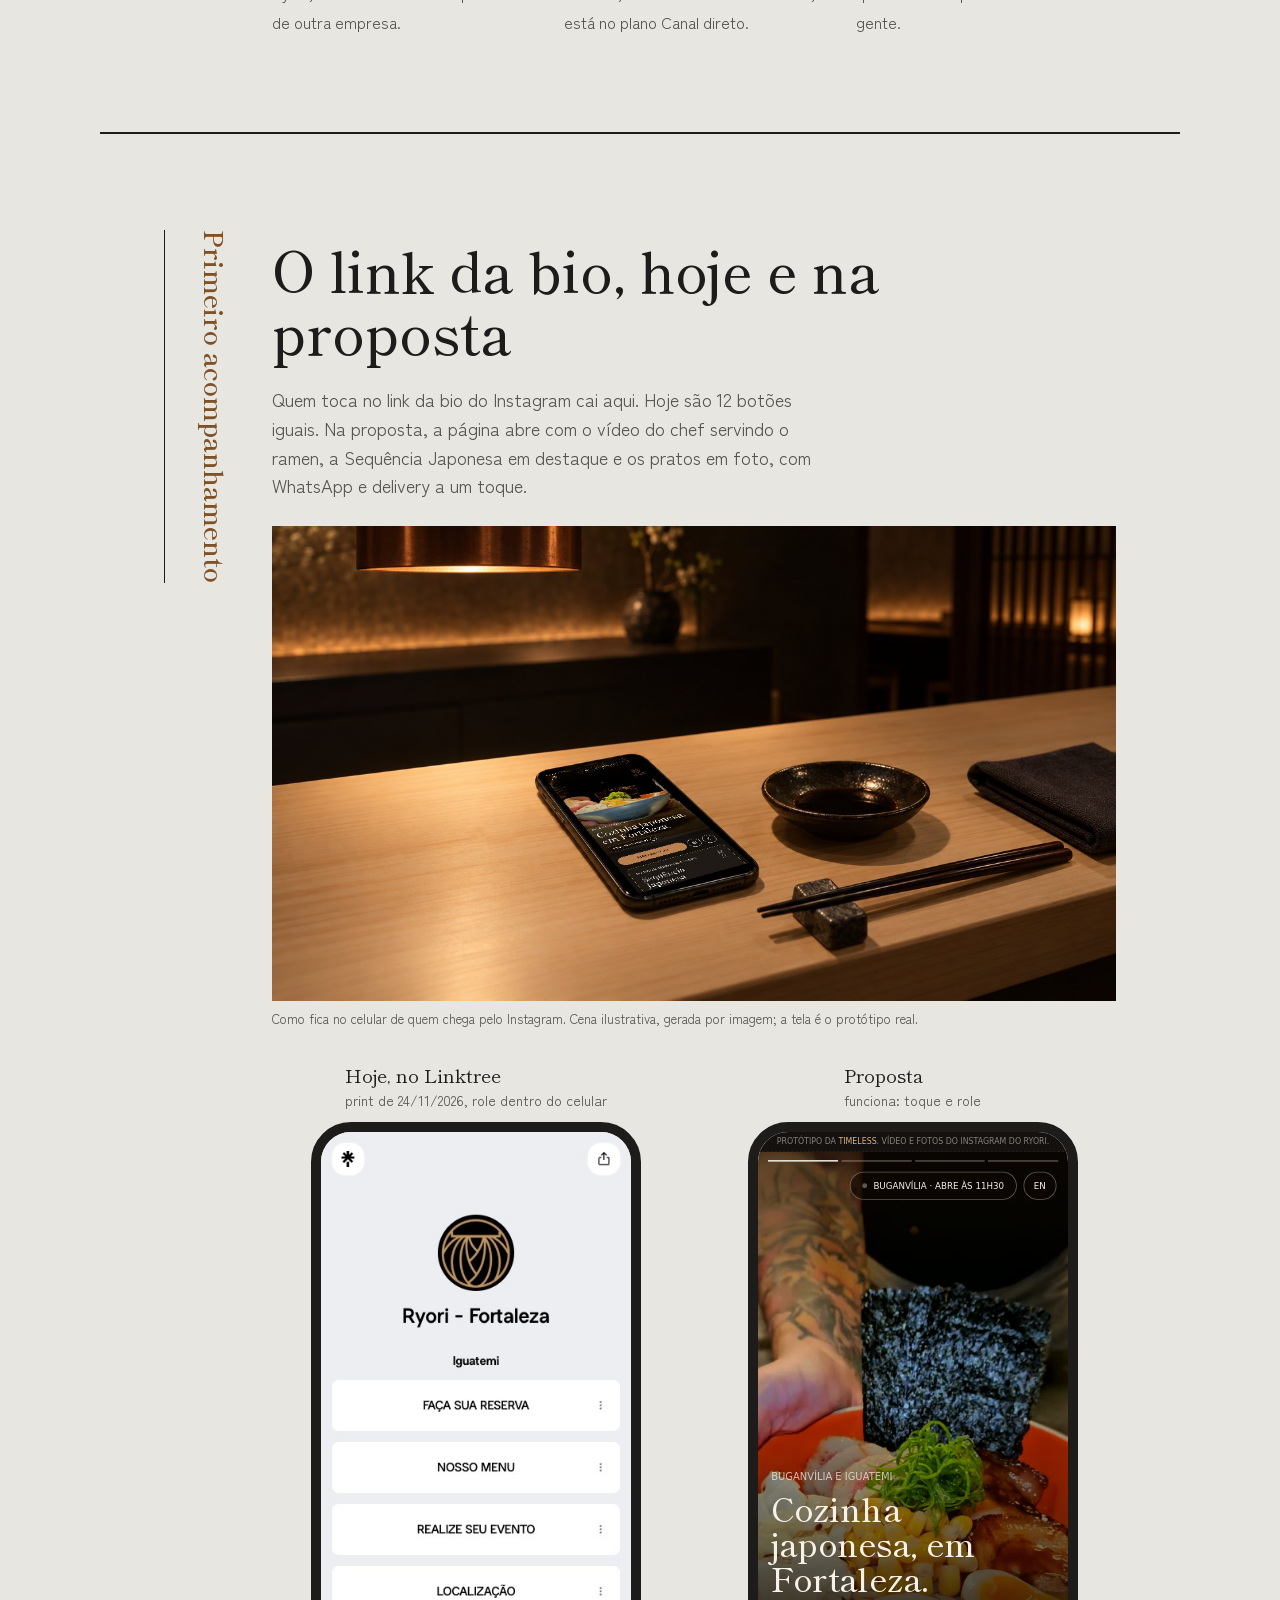
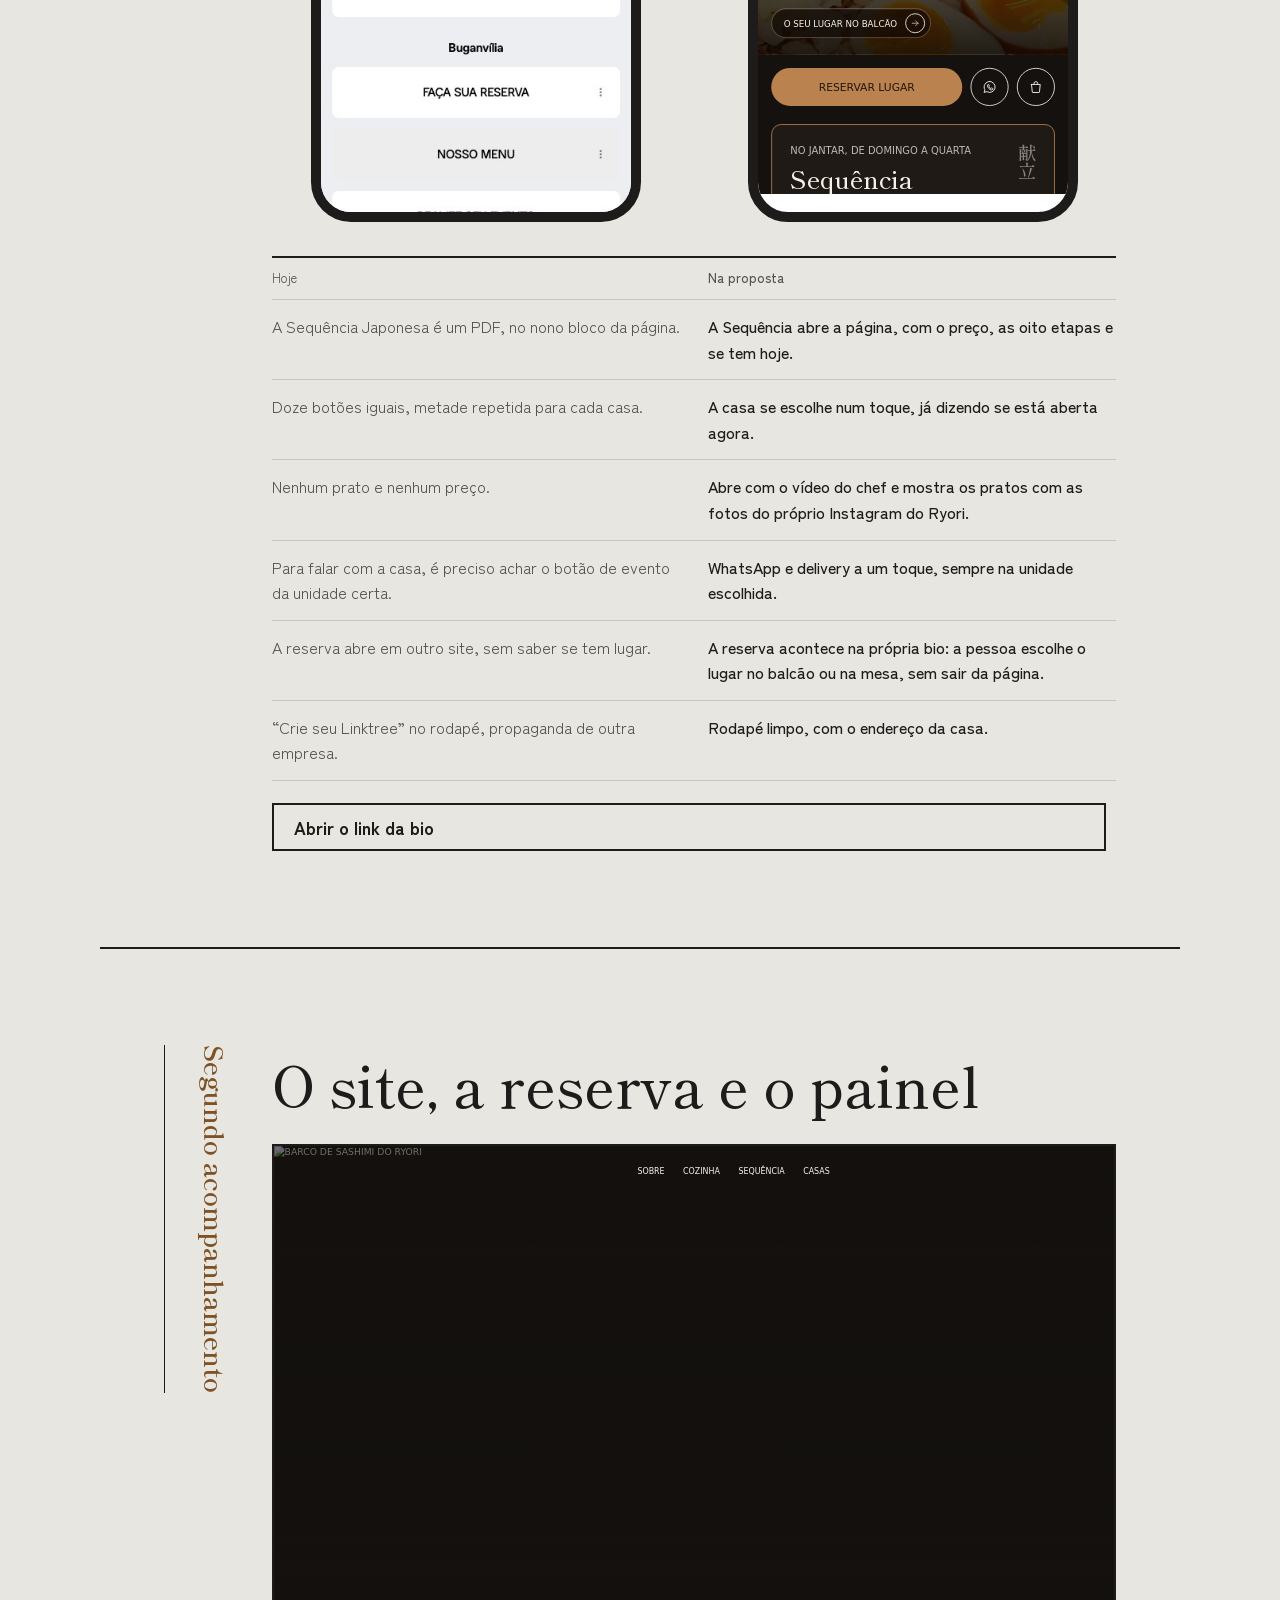
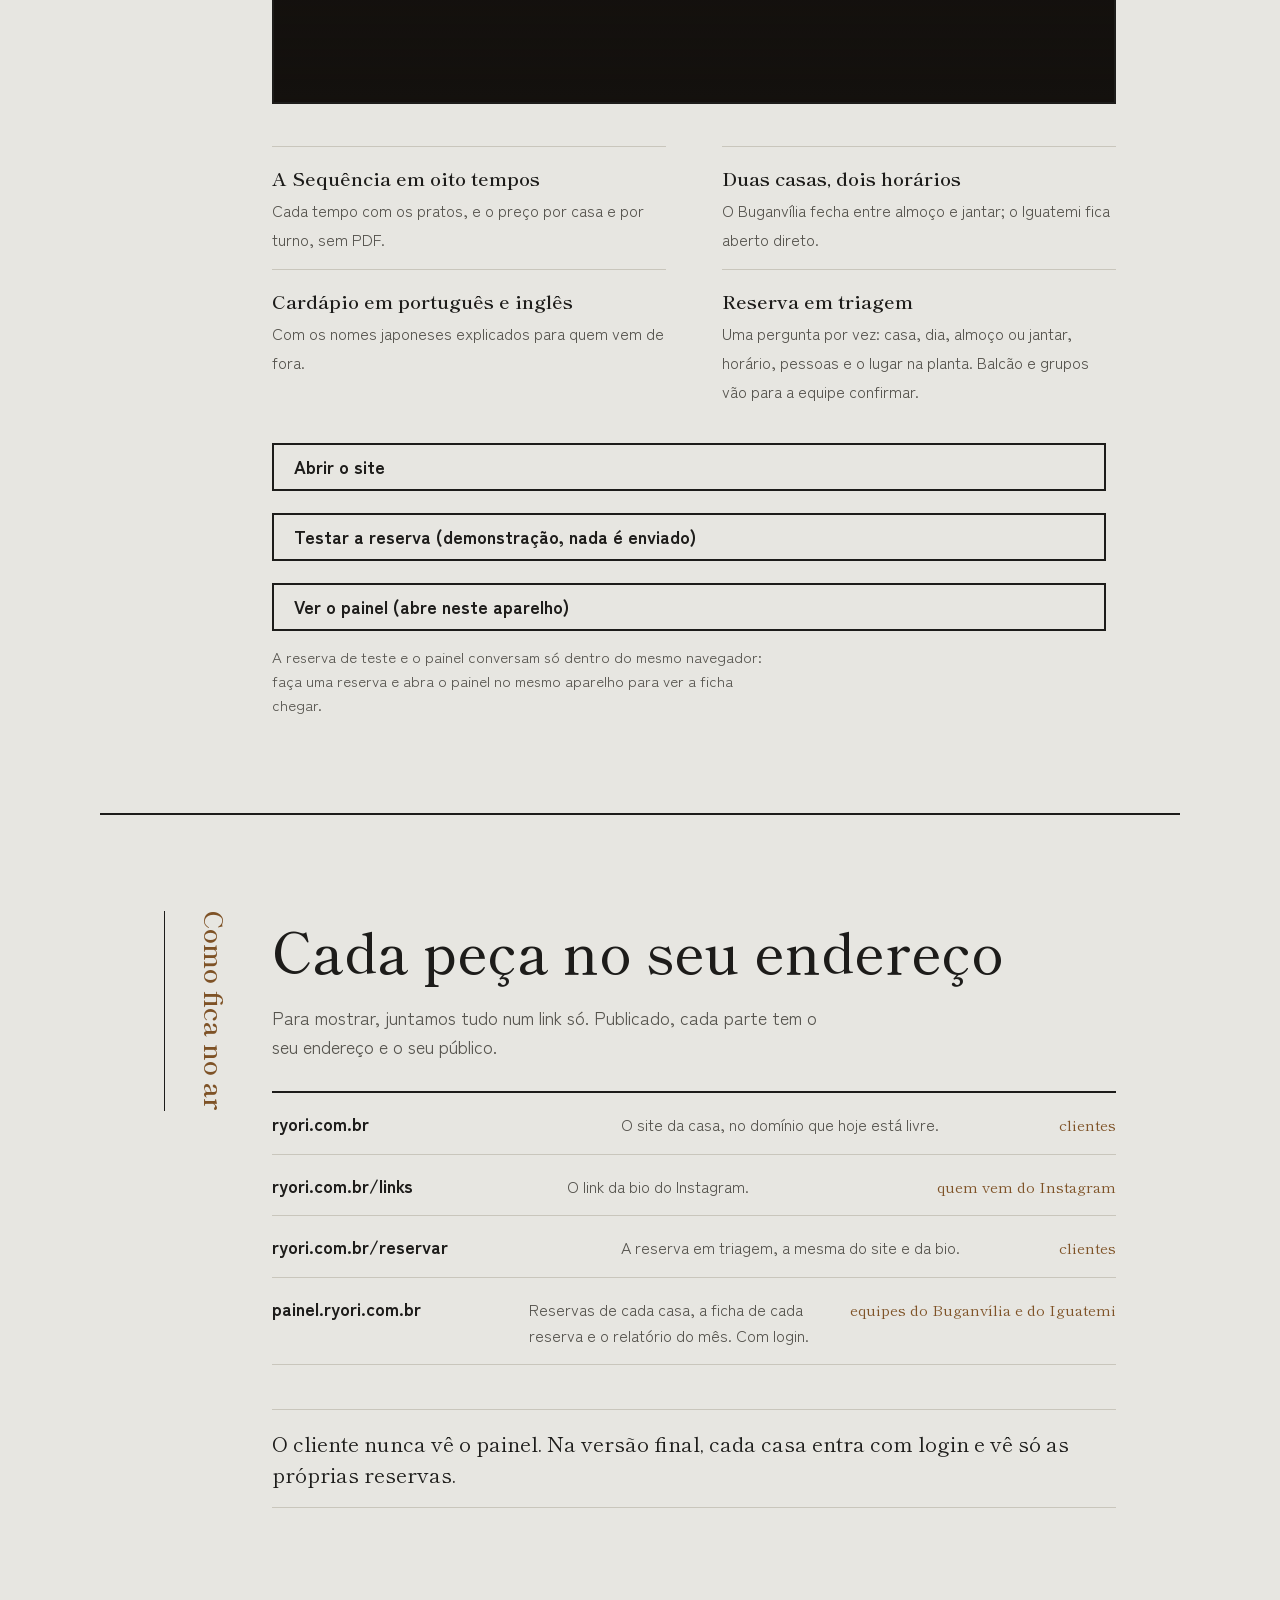
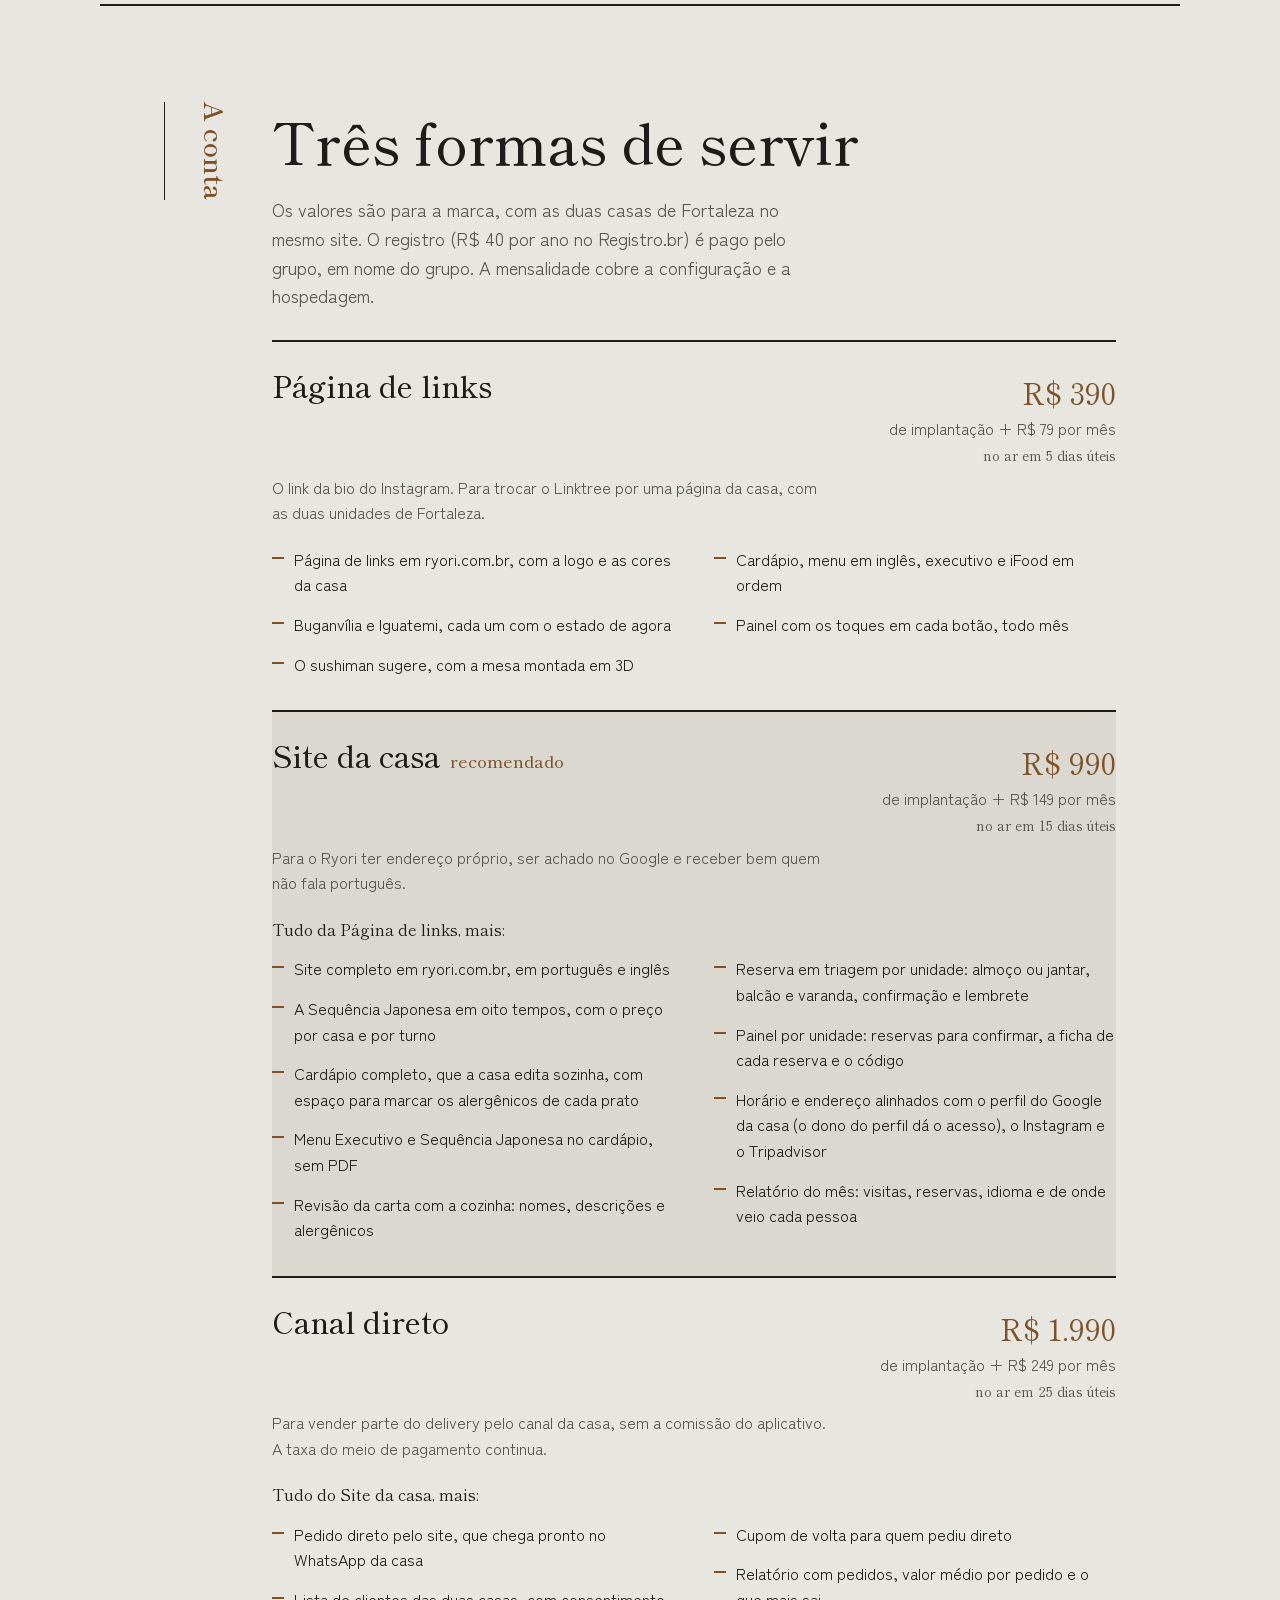
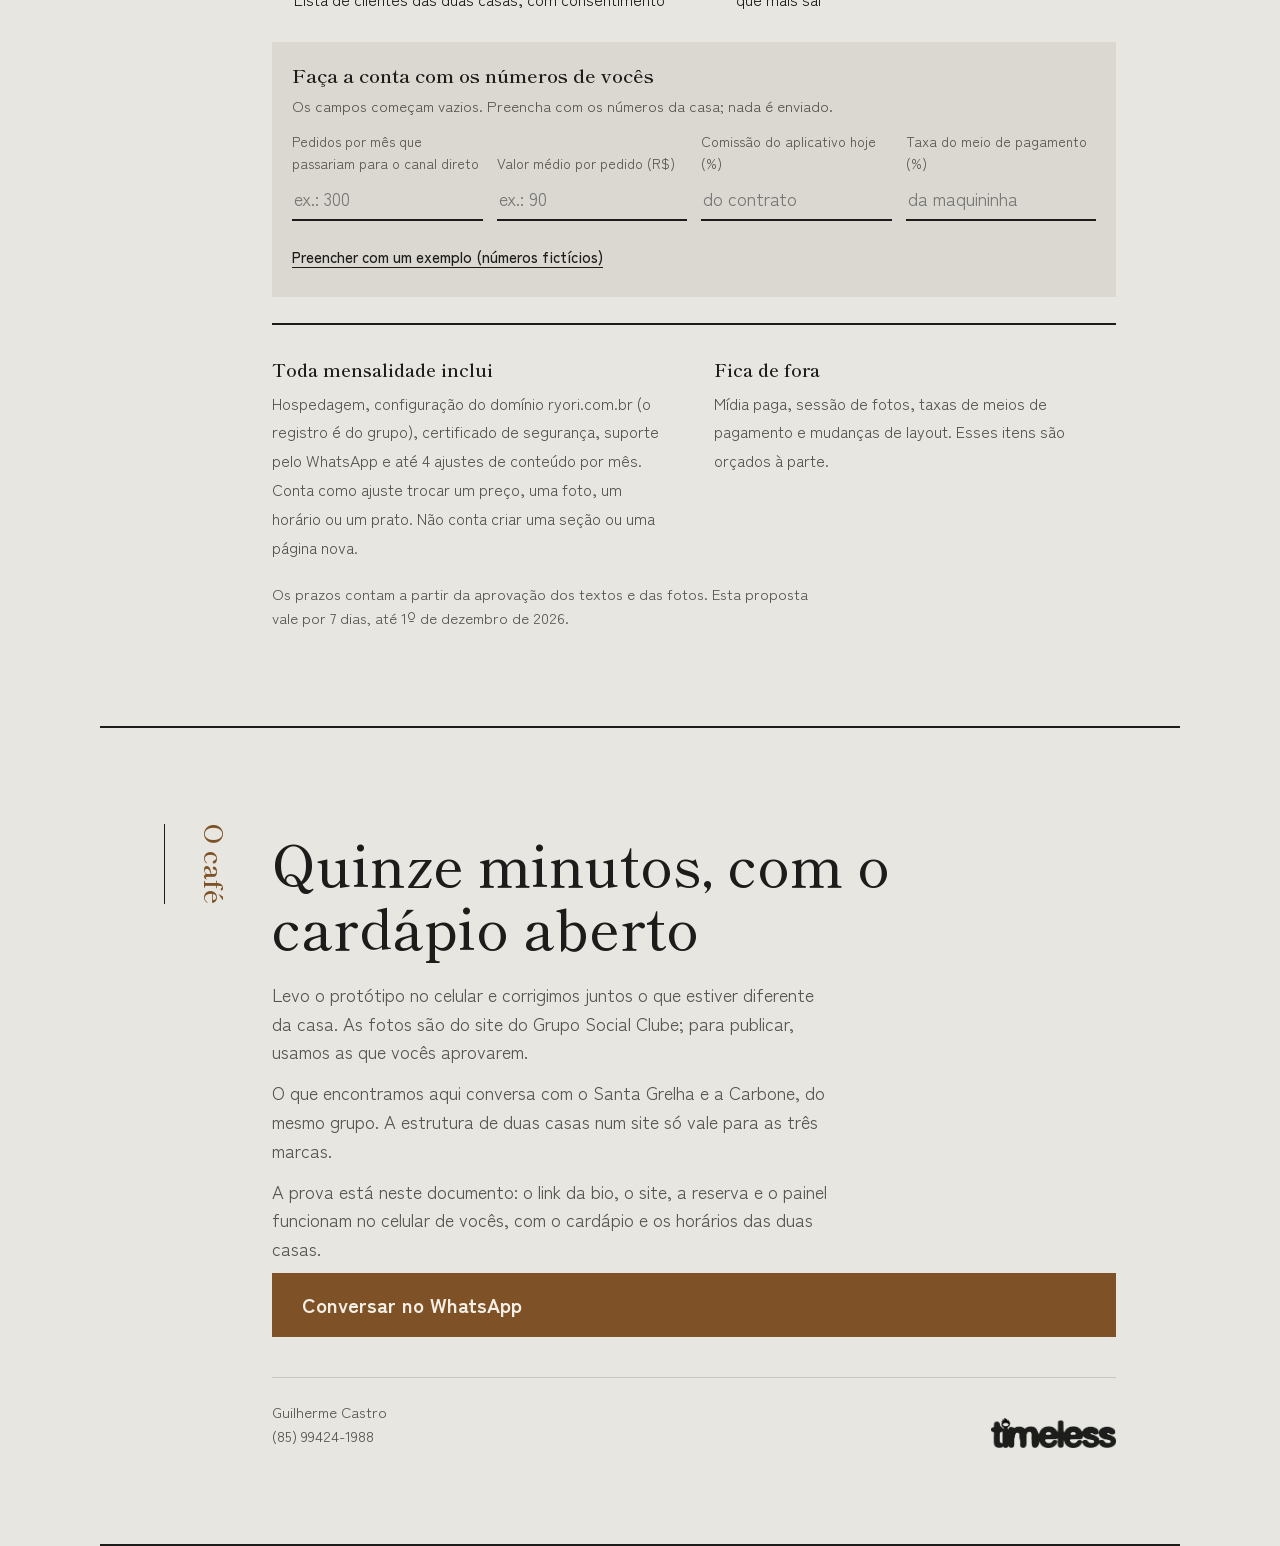
==== commit 5f124677: "Ryori pronto para a abordagem: proposta alinhada ao site novo, reserva própria em triagem, cena do c" ====
--- a/index.html
+++ b/index.html
@@ -184,7 +184,7 @@
   <h2>Prato principal</h2>
   <h3>O caminho que proponho</h3>
   <p class="texto mut">Hoje o Ryori não tem endereço próprio: Instagram, Linktree padrão, cardápio no site de reservas e PDFs. A proposta começa pelo domínio e termina na mesa.</p>
-  <ol class="caminho"><li><b>Domínio</b><span>ryori.com.br registrado em nome do grupo.</span></li><li><b>As duas casas</b><span>Buganvília e Iguatemi, cada uma dizendo se está aberta agora.</span></li><li><b>Monte a sua mesa</b><span>O cliente diz quantos são e a fome; o site sugere pratos e o total.</span></li><li><b>Reserva e painel</b><span>Reserva por unidade, confirmada pela equipe quando precisa, e cada casa vê as suas.</span></li></ol>
+  <ol class="caminho"><li><b>Domínio</b><span>ryori.com.br registrado em nome do grupo.</span></li><li><b>As duas casas</b><span>Buganvília e Iguatemi, cada uma dizendo se está aberta agora.</span></li><li><b>O lugar no balcão</b><span>A reserva pergunta uma coisa por vez e termina na planta da casa: balcão, mesa ou varanda.</span></li><li><b>Reserva e painel</b><span>Reserva por unidade, confirmada pela equipe quando precisa, e cada casa vê as suas.</span></li></ol>
   <p class="fica">O GetIn e o iFood podem continuar por trás. A porta de entrada passa a ser do Ryori, num endereço que é dele.</p>
   <ul class="ganhos">
     <li><b>O contato do cliente fica com a casa</b><span>Quem reserva ou pede pelo site deixa nome e WhatsApp com o Ryori, e não só dentro do aplicativo de outra empresa.</span></li>
@@ -210,7 +210,7 @@
   <h2>Segundo acompanhamento</h2>
   <h3>O site, a reserva e o painel</h3>
   <div class="tela"><iframe src="site/" title="Protótipo do site" loading="lazy" tabindex="-1"></iframe></div>
-  <div class="vivo"><ul class="notas"><li><b>Deixe o sushiman sugerir</b><span>Quantas pessoas, a fome e as restrições; o site monta a mesa com pratos reais e o total.</span></li><li><b>Cardápio em português e inglês</b><span>Com os nomes japoneses explicados para quem vem de fora.</span></li></ul><ul class="notas"><li><b>Duas casas, dois horários</b><span>O Buganvília fecha entre almoço e jantar; o Iguatemi fica aberto direto.</span></li><li><b>Reserva por unidade, com confirmação da equipe</b><span>Pedir lugar no balcão ou na varanda vai para a equipe confirmar. A mesa sugerida segue junto com a reserva.</span></li></ul></div>
+  <div class="vivo"><ul class="notas"><li><b>A Sequência em oito tempos</b><span>Cada tempo com os pratos, e o preço por casa e por turno, sem PDF.</span></li><li><b>Cardápio em português e inglês</b><span>Com os nomes japoneses explicados para quem vem de fora.</span></li></ul><ul class="notas"><li><b>Duas casas, dois horários</b><span>O Buganvília fecha entre almoço e jantar; o Iguatemi fica aberto direto.</span></li><li><b>Reserva em triagem</b><span>Uma pergunta por vez: casa, dia, almoço ou jantar, horário, pessoas e o lugar na planta. Balcão e grupos vão para a equipe confirmar.</span></li></ul></div>
   <a class="abrir" href="site/">Abrir o site</a><a class="abrir" href="site/reservar/">Testar a reserva (demonstração, nada é enviado)</a><a class="abrir" href="painel/">Ver o painel (abre neste aparelho)</a>
   <p class="texto mut so-tela" style="margin-top:14px;font-size:15px">A reserva de teste e o painel conversam só dentro do mesmo navegador: faça uma reserva e abra o painel no mesmo aparelho para ver a ficha chegar.</p>
 </section>
@@ -219,7 +219,7 @@
   <h2>Como fica no ar</h2>
   <h3>Cada peça no seu endereço</h3>
   <p class="texto mut">Para mostrar, juntamos tudo num link só. Publicado, cada parte tem o seu endereço e o seu público.</p>
-  <div class="enderecos"><div><b>ryori.com.br</b><span>O site da casa, no domínio que hoje está livre.</span><em>clientes</em></div><div><b>ryori.com.br/links</b><span>O link da bio do Instagram.</span><em>quem vem do Instagram</em></div><div><b>ryori.com.br/reservar</b><span>A reserva em passos, por unidade.</span><em>clientes</em></div><div><b>painel.ryori.com.br</b><span>Reservas de cada casa, a ficha de cada reserva e o relatório do mês. Com login.</span><em>equipes do Buganvília e do Iguatemi</em></div></div>
+  <div class="enderecos"><div><b>ryori.com.br</b><span>O site da casa, no domínio que hoje está livre.</span><em>clientes</em></div><div><b>ryori.com.br/links</b><span>O link da bio do Instagram.</span><em>quem vem do Instagram</em></div><div><b>ryori.com.br/reservar</b><span>A reserva em triagem, a mesma do site e da bio.</span><em>clientes</em></div><div><b>painel.ryori.com.br</b><span>Reservas de cada casa, a ficha de cada reserva e o relatório do mês. Com login.</span><em>equipes do Buganvília e do Iguatemi</em></div></div>
   <p class="fica">O cliente nunca vê o painel. Na versão final, cada casa entra com login e vê só as próprias reservas.</p>
 </section>
 
@@ -229,9 +229,9 @@
   <p class="texto mut">Os valores são para a marca, com as duas casas de Fortaleza no mesmo site. O registro (R$ 40 por ano no Registro.br) é pago pelo grupo, em nome do grupo. A mensalidade cobre a configuração e a hospedagem.</p>
   <div class="conta">
     <div class="plano"><h4>Página de links</h4><div class="val">R$ 390<small>de implantação + R$ 79 por mês</small><span class="prazo">no ar em 5 dias úteis</span></div>
-      <p>O link da bio do Instagram. Para trocar o Linktree por uma página da casa, com as duas unidades de Fortaleza.</p><ul class="vem"><li>Página de links em ryori.com.br, com a logo, o 料理 e as cores da casa</li><li>Buganvília e Iguatemi, cada um com o estado de agora</li><li>Atalho para o “monte a sua mesa”</li><li>Cardápio, menu em inglês, executivo e iFood em ordem</li><li>Painel com os toques em cada botão, todo mês</li></ul></div>
+      <p>O link da bio do Instagram. Para trocar o Linktree por uma página da casa, com as duas unidades de Fortaleza.</p><ul class="vem"><li>Página de links em ryori.com.br, com a logo e as cores da casa</li><li>Buganvília e Iguatemi, cada um com o estado de agora</li><li>O sushiman sugere, com a mesa montada em 3D</li><li>Cardápio, menu em inglês, executivo e iFood em ordem</li><li>Painel com os toques em cada botão, todo mês</li></ul></div>
     <div class="plano rec"><h4>Site da casa<span class="sug">recomendado</span></h4><div class="val">R$ 990<small>de implantação + R$ 149 por mês</small><span class="prazo">no ar em 15 dias úteis</span></div>
-      <p>Para o Ryori ter endereço próprio, ser achado no Google e receber bem quem não fala português.</p><ul class="vem"><li class="tudo">Tudo da Página de links, mais:</li><li>Site completo em ryori.com.br, em português e inglês</li><li>“Deixe o sushiman sugerir”, com pratos reais e o total</li><li>Cardápio completo, que a casa edita sozinha, com espaço para marcar os alergênicos de cada prato</li><li>Menu Executivo e Sequência Japonesa no cardápio, sem PDF</li><li>Revisão da carta com a cozinha: nomes, descrições e alergênicos</li><li>Reserva em passos por unidade, com balcão e varanda, confirmação e lembrete</li><li>Painel por unidade: reservas para confirmar, a ficha de cada reserva e o código</li><li>Horário e endereço alinhados com o perfil do Google da casa (o dono do perfil dá o acesso), o Instagram e o Tripadvisor</li><li>Relatório do mês: visitas, reservas, idioma e de onde veio cada pessoa</li></ul></div>
+      <p>Para o Ryori ter endereço próprio, ser achado no Google e receber bem quem não fala português.</p><ul class="vem"><li class="tudo">Tudo da Página de links, mais:</li><li>Site completo em ryori.com.br, em português e inglês</li><li>A Sequência Japonesa em oito tempos, com o preço por casa e por turno</li><li>Cardápio completo, que a casa edita sozinha, com espaço para marcar os alergênicos de cada prato</li><li>Menu Executivo e Sequência Japonesa no cardápio, sem PDF</li><li>Revisão da carta com a cozinha: nomes, descrições e alergênicos</li><li>Reserva em triagem por unidade: almoço ou jantar, balcão e varanda, confirmação e lembrete</li><li>Painel por unidade: reservas para confirmar, a ficha de cada reserva e o código</li><li>Horário e endereço alinhados com o perfil do Google da casa (o dono do perfil dá o acesso), o Instagram e o Tripadvisor</li><li>Relatório do mês: visitas, reservas, idioma e de onde veio cada pessoa</li></ul></div>
     <div class="plano"><h4>Canal direto</h4><div class="val">R$ 1.990<small>de implantação + R$ 249 por mês</small><span class="prazo">no ar em 25 dias úteis</span></div>
       <p>Para vender parte do delivery pelo canal da casa, sem a comissão do aplicativo. A taxa do meio de pagamento continua.</p><ul class="vem"><li class="tudo">Tudo do Site da casa, mais:</li><li>Pedido direto pelo site, que chega pronto no WhatsApp da casa</li><li>Lista de clientes das duas casas, com consentimento</li><li>Cupom de volta para quem pediu direto</li><li>Relatório com pedidos, valor médio por pedido e o que mais sai</li></ul>
       <div class="calc" id="calc">
